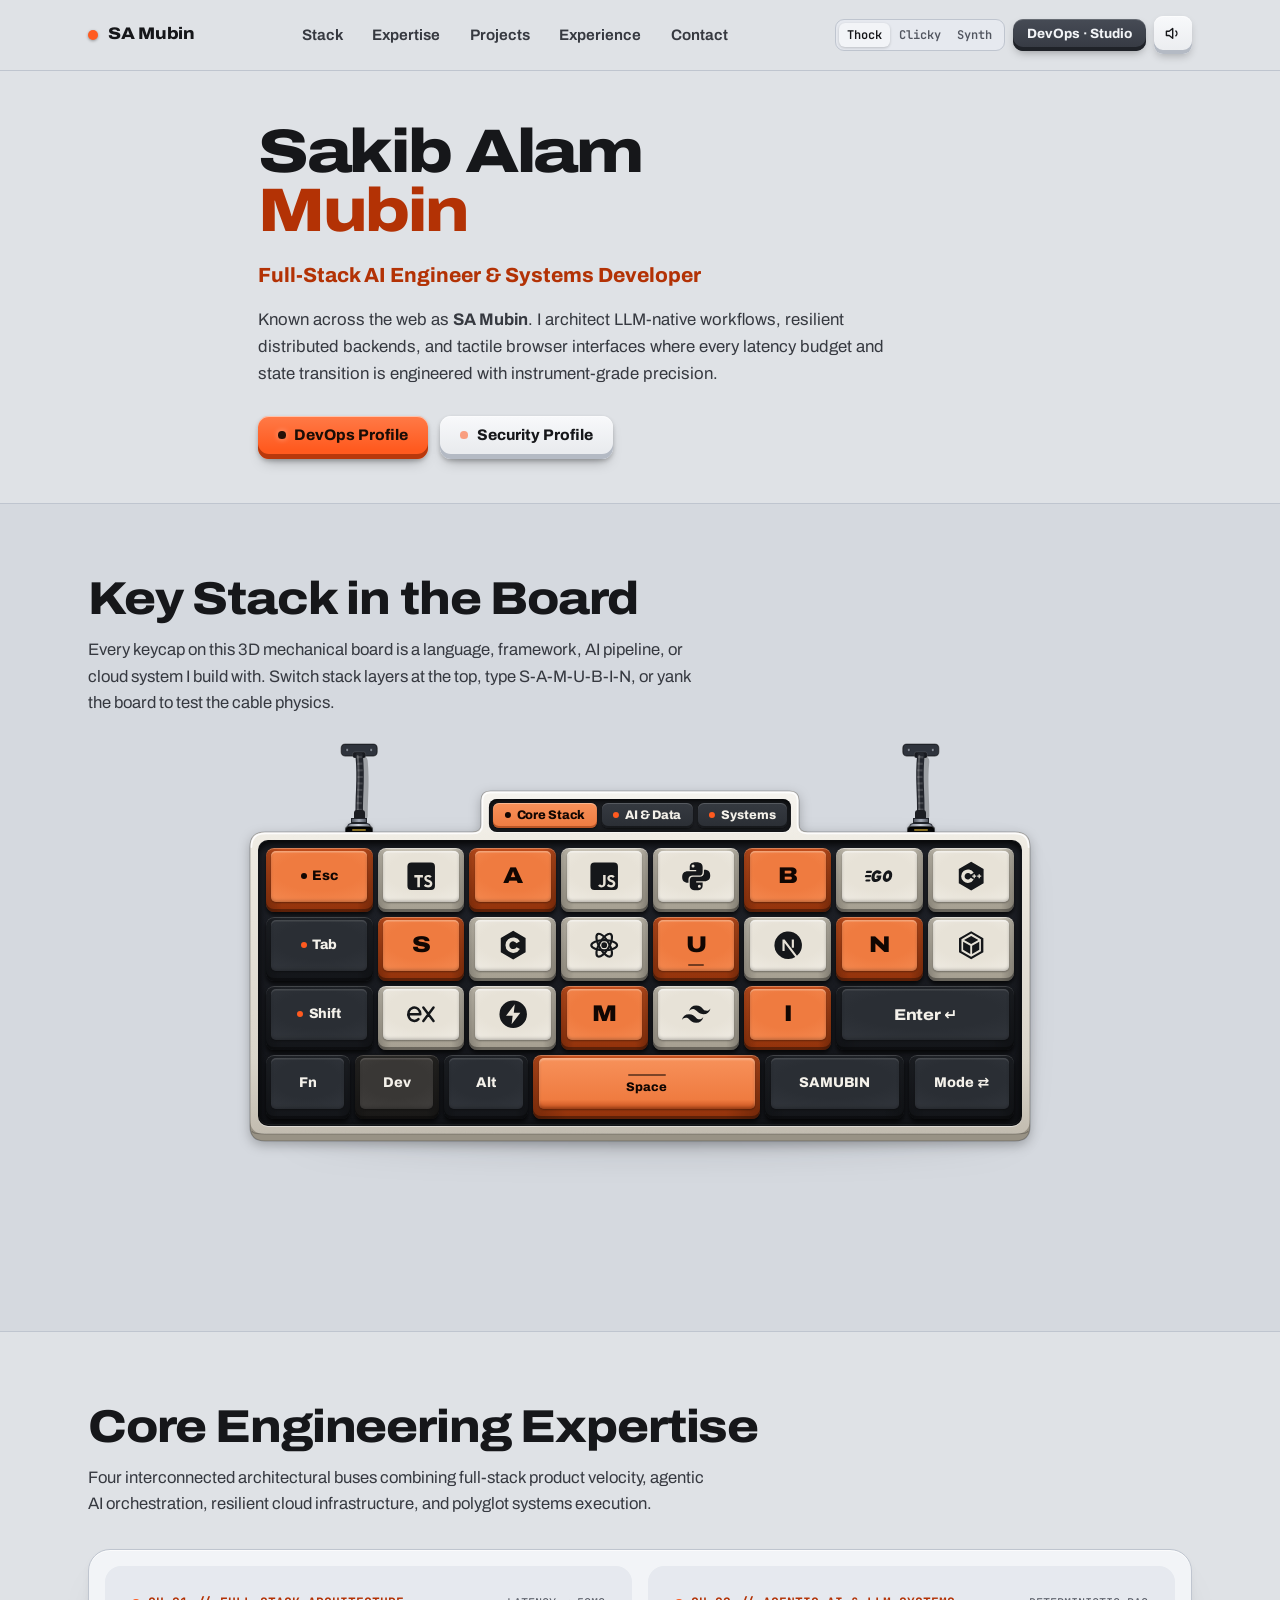
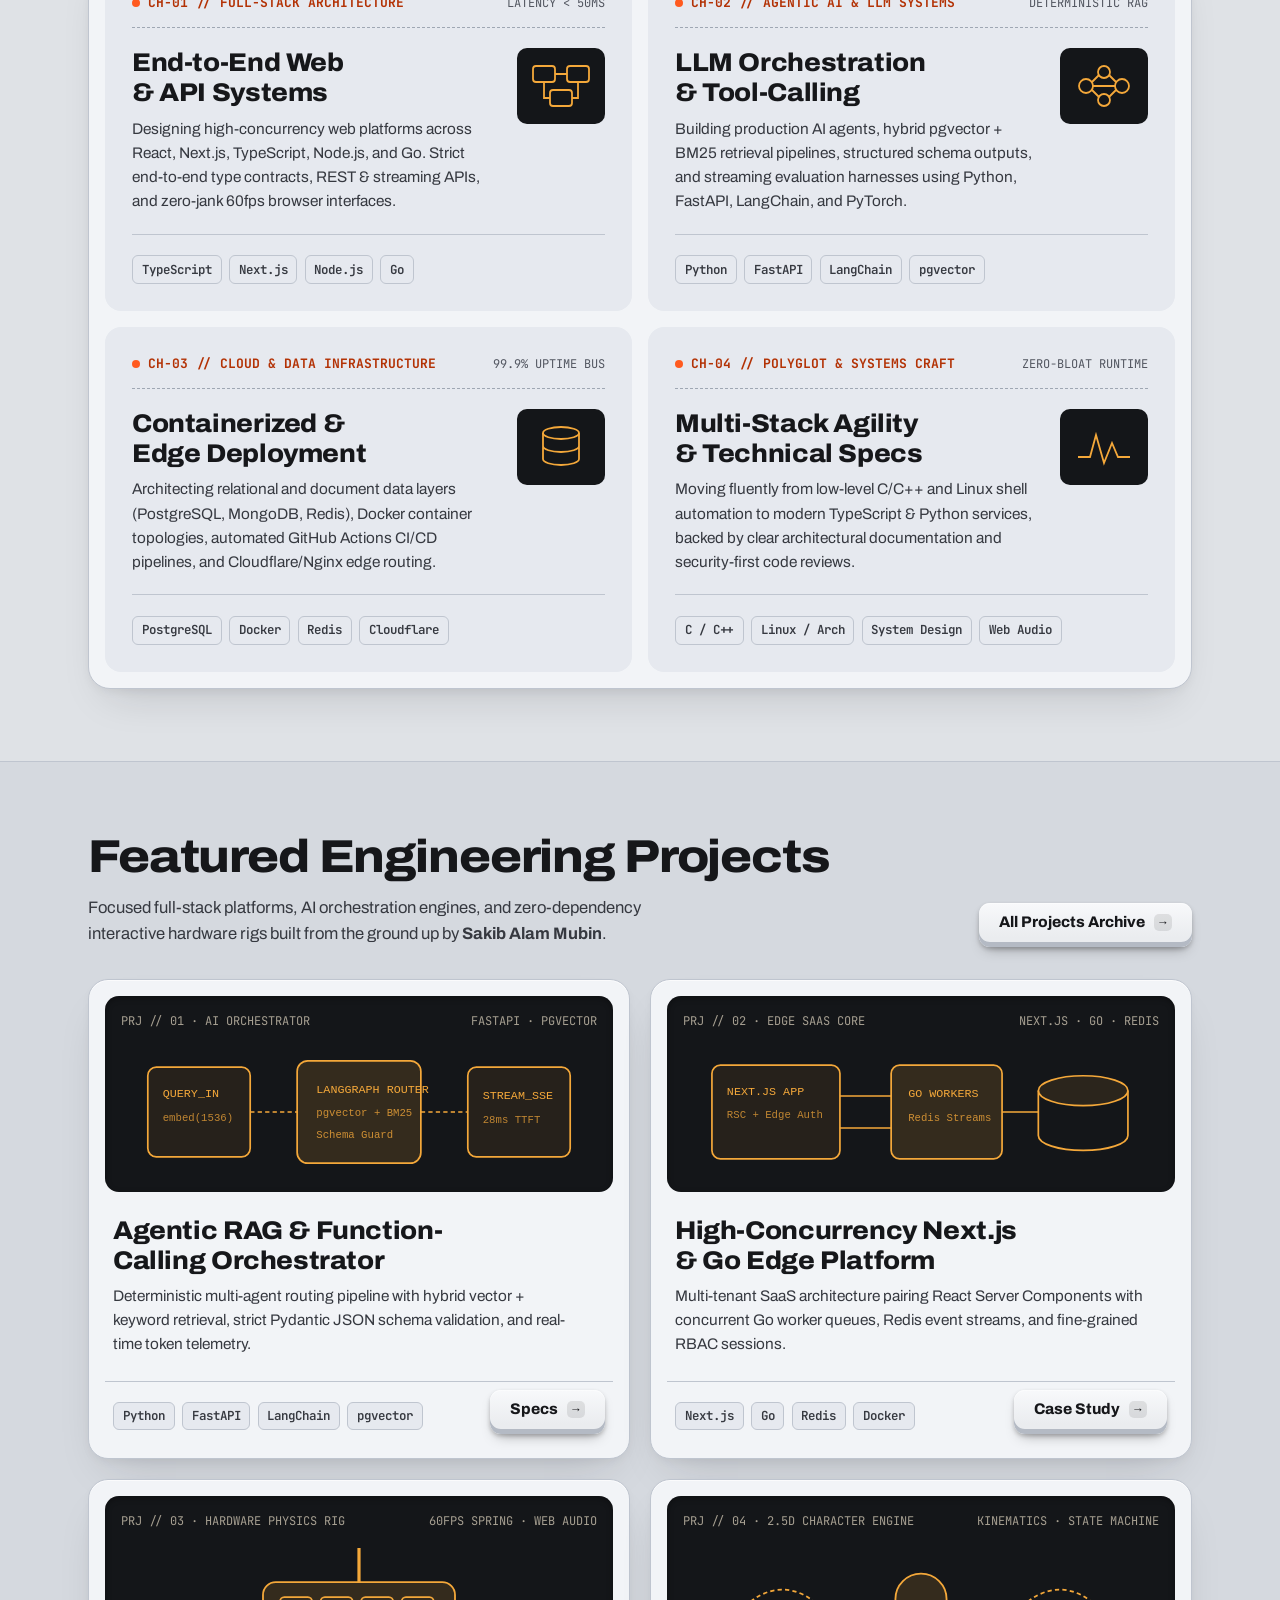
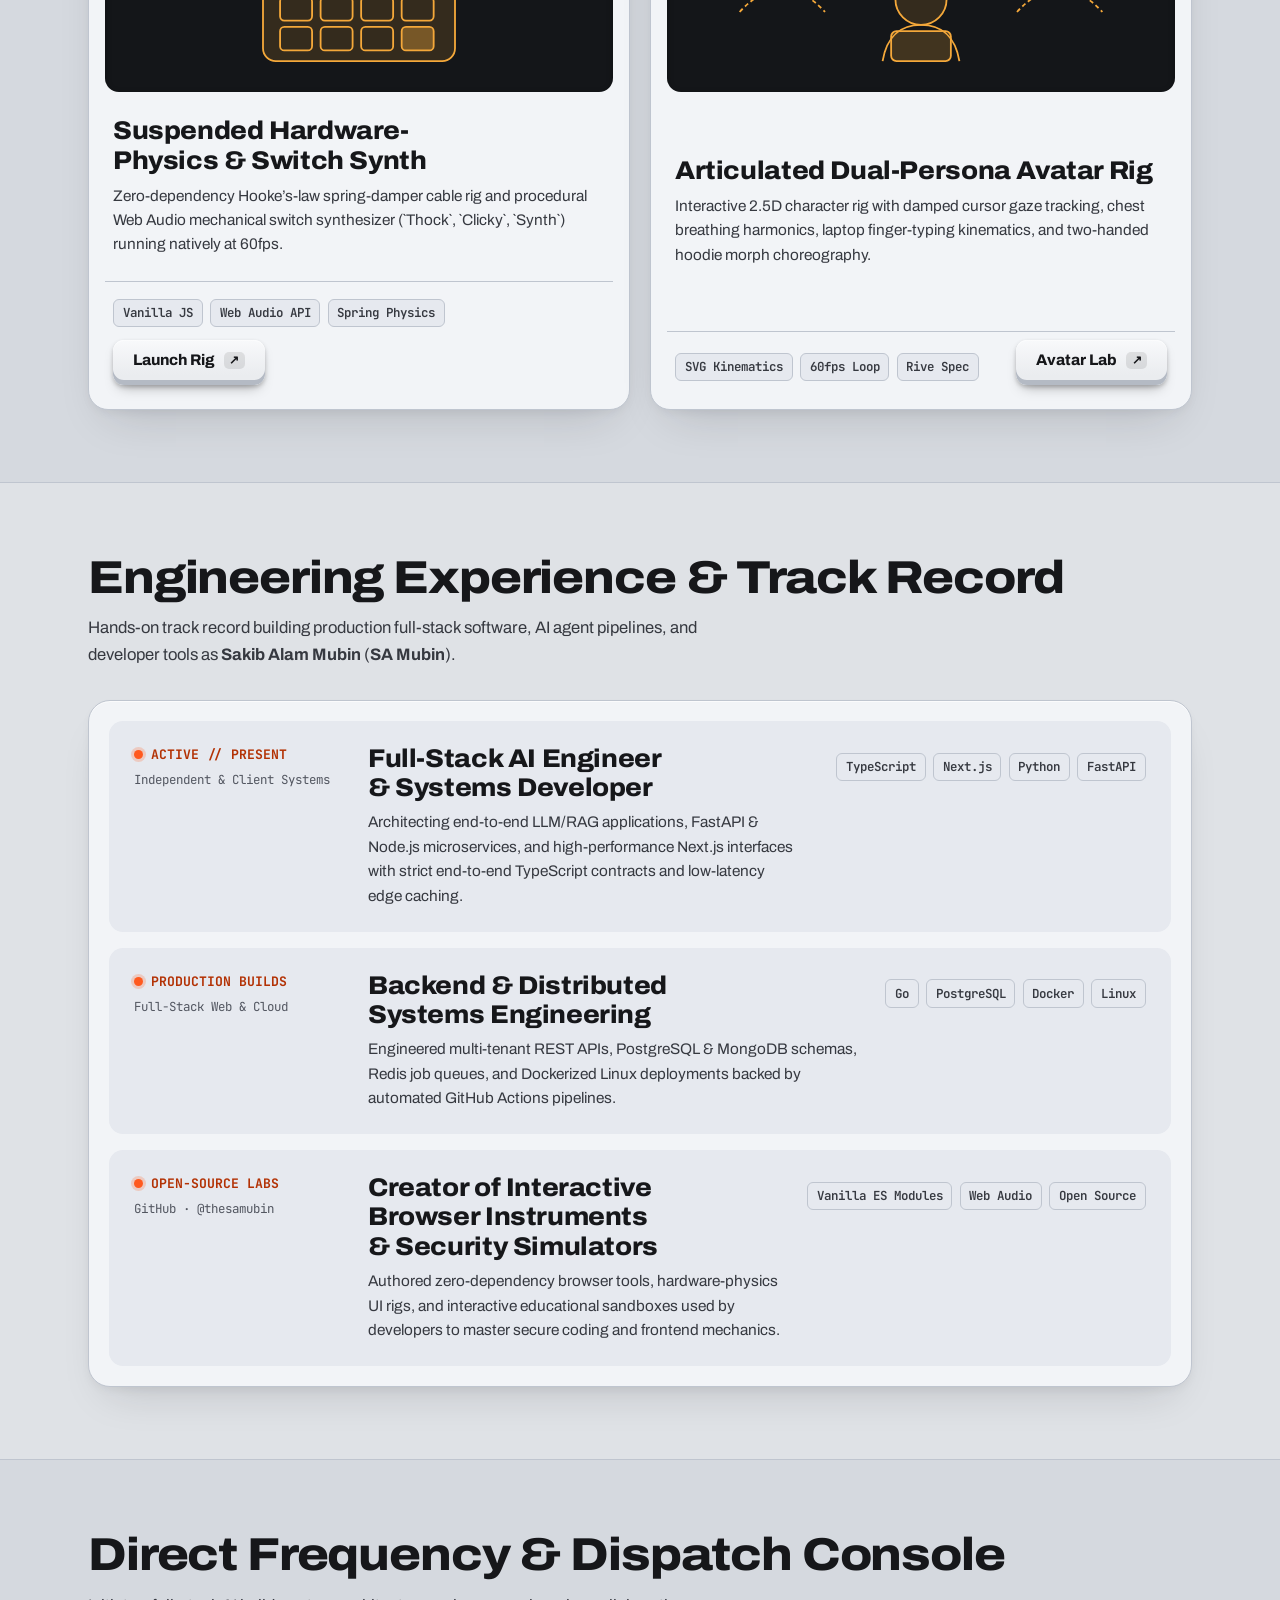
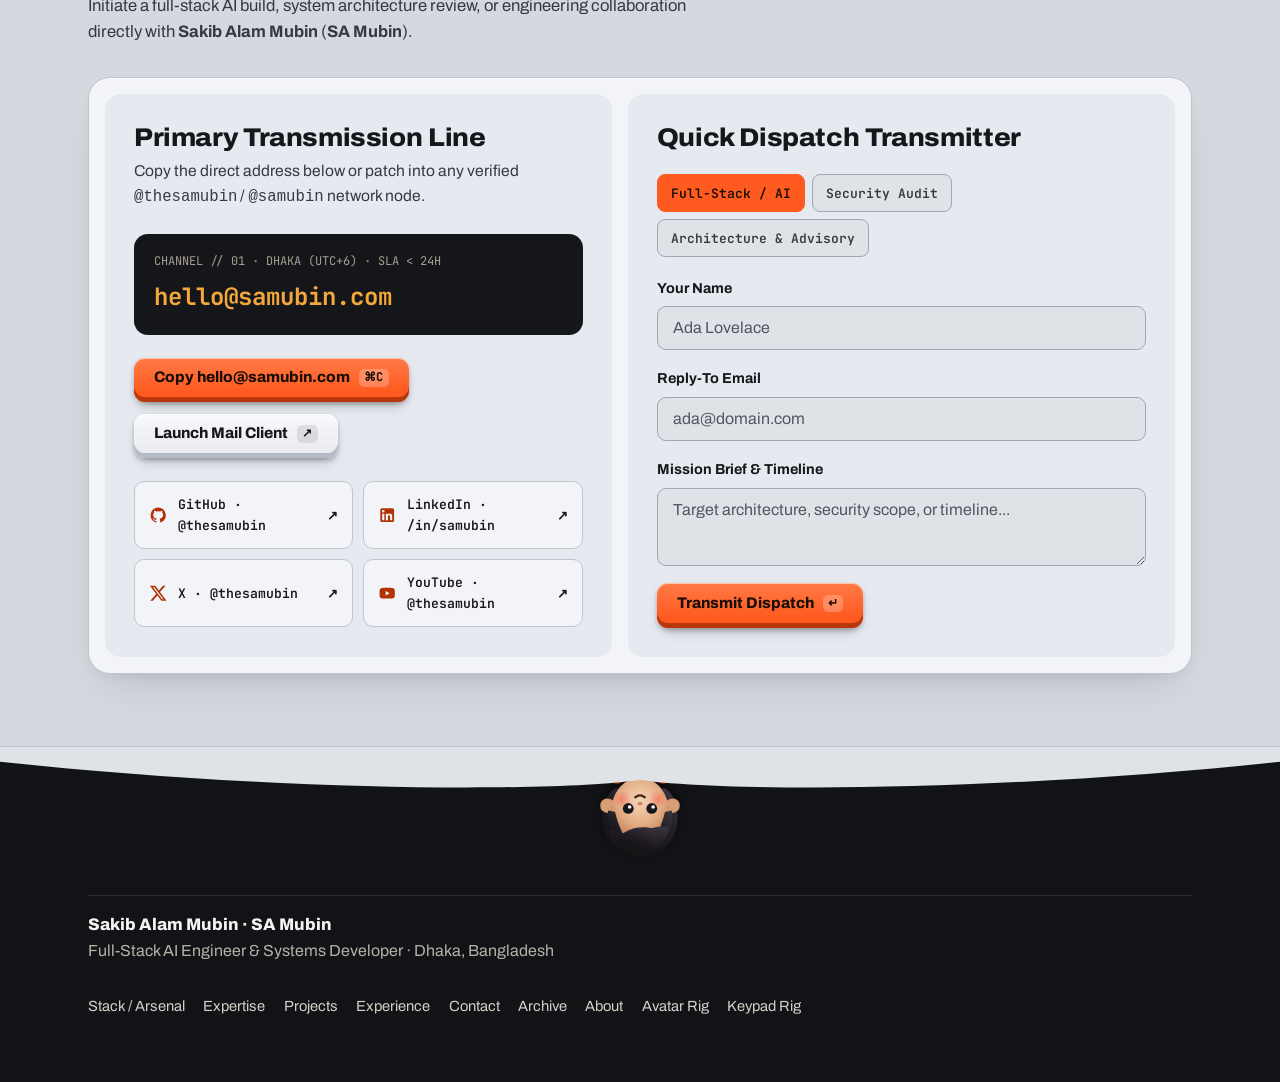
==== index.html @ 8497d1e5 "Refine dual-mode switchboard styling Replace the hoodie shortcut with profile switching, refresh key" ====
<!doctype html>
<html lang="en" data-mode="dev">
<head>
  <meta charset="utf-8" />
  <meta name="viewport" content="width=device-width, initial-scale=1" />
  <script>
    (() => {
      const h = location.hash.replace("#", "").toLowerCase();
      let m = h === "hack" || h === "hacker" ? "hack" : h === "dev" ? "dev" : null;
      if (!m) { try { m = localStorage.getItem("sam.mode"); } catch {} }
      document.documentElement.setAttribute("data-mode", m === "hack" ? "hack" : "dev");
    })();
  </script>
  <title>Sakib Alam Mubin (SA Mubin) — Full-Stack AI Engineer &amp; Ethical Hacker</title>
  <meta name="description" content="Dual-mode portfolio of Sakib Alam Mubin (SA Mubin) — Full-Stack AI Engineer &amp; Systems Developer in Studio Mode, Cybersecurity Specialist &amp; Ethical Hacker in Safelight Darkroom." />
  <meta name="author" content="Sakib Alam Mubin" />
  <meta name="keywords" content="Sakib Alam Mubin, SA Mubin, samubin, thesamubin, Full-Stack AI Engineer, Cybersecurity Specialist, Ethical Hacker, Web Application Security" />
  <link rel="canonical" href="https://thesamubin.github.io/" />

  <meta property="og:type" content="website" />
  <meta property="og:site_name" content="Sakib Alam Mubin — SA Mubin" />
  <meta property="og:title" content="Sakib Alam Mubin (SA Mubin) — Dual-Mode Engineering &amp; Security Portfolio" />
  <meta property="og:description" content="Switch profiles to flip between Full-Stack AI Engineering and Offensive/Defensive Cybersecurity." />
  <meta property="og:url" content="https://thesamubin.github.io/" />
  <meta property="og:image" content="https://thesamubin.github.io/assets/img/og-card.png" />
  <meta name="twitter:card" content="summary_large_image" />
  <meta name="twitter:title" content="Sakib Alam Mubin (SA Mubin) — Full-Stack AI &amp; Ethical Hacker" />
  <meta name="twitter:description" content="Interactive dual-mode workbench of Sakib Alam Mubin (SA Mubin)." />
  <meta name="twitter:image" content="https://thesamubin.github.io/assets/img/og-card.png" />
  <meta name="twitter:creator" content="@thesamubin" />
  <meta name="theme-color" content="#dfe2e6" media="(prefers-color-scheme: light)" />
  <meta name="theme-color" content="#0b0708" media="(prefers-color-scheme: dark)" />

  <link rel="icon" href="/assets/img/favicon.svg" type="image/svg+xml" />
  <link rel="preload" href="/assets/fonts/archivo-var-latin.woff2" as="font" type="font/woff2" crossorigin />
  <link rel="preload" href="/assets/fonts/jetbrains-mono-var-latin.woff2" as="font" type="font/woff2" crossorigin />
  <link rel="stylesheet" href="/assets/css/site.css" />

  <script type="application/ld+json">
  {
    "@context": "https://schema.org",
    "@graph": [
      {
        "@type": "Person",
        "@id": "https://thesamubin.github.io/#person",
        "name": "Sakib Alam Mubin",
        "alternateName": ["SA Mubin", "S. A. Mubin", "samubin", "thesamubin"],
        "url": "https://thesamubin.github.io/",
        "jobTitle": "Full-Stack AI Engineer & Cybersecurity Specialist",
        "email": "mailto:hello@samubin.com",
        "sameAs": [
          "https://github.com/thesamubin",
          "https://www.linkedin.com/in/samubin/",
          "https://x.com/thesamubin",
          "https://www.youtube.com/@thesamubin",
          "https://www.facebook.com/thesamubin",
          "https://www.instagram.com/thesamubin/"
        ]
      },
      {
        "@type": "WebSite",
        "@id": "https://thesamubin.github.io/#website",
        "url": "https://thesamubin.github.io/",
        "name": "Sakib Alam Mubin (SA Mubin)",
        "publisher": { "@id": "https://thesamubin.github.io/#person" }
      }
    ]
  }
  </script>
</head>
<body data-page="home">
  <a class="skip-link" href="#main">Skip to main content</a>

  <header class="site-header">
    <div class="wrap header-inner">
      <a class="brand" href="/" aria-label="Sakib Alam Mubin home">
        <span class="brand-led" aria-hidden="true"></span>
        <span>SA Mubin</span>
      </a>

      <nav class="site-nav" aria-label="Primary">
        <a href="#loadout">
          <span data-show="dev">Stack</span>
          <span data-show="hack">Arsenal</span>
        </a>
        <a href="#expertise">
          <span data-show="dev">Expertise</span>
          <span data-show="hack">Capabilities</span>
        </a>
        <a href="#projects">
          <span data-show="dev">Projects</span>
          <span data-show="hack">Operations</span>
        </a>
        <a href="#experience">
          <span data-show="dev">Experience</span>
          <span data-show="hack">Dossier</span>
        </a>
        <a href="#contact">
          <span data-show="dev">Contact</span>
          <span data-show="hack">Channel</span>
        </a>
      </nav>

      <div class="header-tools">
        <div class="switch-seg" role="group" aria-label="Mechanical switch acoustic profile">
          <button type="button" data-switch-profile="thock" aria-pressed="true" title="Linear POM Thock">Thock</button>
          <button type="button" data-switch-profile="clicky" aria-pressed="false" title="Tactile Box Jade Click">Clicky</button>
          <button type="button" data-switch-profile="synth" aria-pressed="false" title="Sub-bass Cyber Synth">Synth</button>
        </div>

        <button class="mode-switch" type="button" data-mode-toggle aria-pressed="false" title="Switch profile / toggle Darkroom">
          <span data-mode-label>DevOps Profile</span>
        </button>

        <button class="tool" type="button" data-sound-toggle aria-pressed="true" aria-label="Mute keyboard and UI sound" title="Toggle mechanical audio">
          <svg class="ico-on" viewBox="0 0 24 24" width="18" height="18" fill="none" stroke="currentColor" stroke-width="2" stroke-linecap="round" stroke-linejoin="round" aria-hidden="true">
            <path d="M11 5L6 9H2v6h4l5 4V5z"/>
            <path d="M15.54 8.46a5 5 0 0 1 0 7.07"/>
          </svg>
          <svg class="ico-off" viewBox="0 0 24 24" width="18" height="18" fill="none" stroke="currentColor" stroke-width="2" stroke-linecap="round" stroke-linejoin="round" aria-hidden="true">
            <path d="M11 5L6 9H2v6h4l5 4V5z"/>
            <path d="M22 9l-6 6"/>
            <path d="M16 9l6 6"/>
          </svg>
        </button>
      </div>
    </div>
  </header>

  <main id="main">
    <!-- 1. HERO -->
    <section class="hero">
      <div class="wrap hero-grid">
        <div class="hero-copy">
          <h1 class="hero-name" data-scramble>
            <span class="line">Sakib Alam</span>
            <span class="line accent">Mubin</span>
          </h1>

          <p class="hero-role" data-show="dev" data-scramble>
            Full-Stack AI Engineer &amp; Systems Developer
          </p>
          <p class="hero-role" data-show="hack" data-scramble>
            Cybersecurity Specialist · Ethical Hacker &amp; Security&nbsp;Instructor
          </p>

          <p class="hero-lead" data-show="dev" data-scramble>
            Known across the web as <strong>SA Mubin</strong>. I architect LLM-native workflows, resilient distributed backends, and tactile browser interfaces where every latency budget and state transition is engineered with instrument-grade&nbsp;precision.
          </p>
          <p class="hero-lead" data-show="hack" data-scramble>
            Operating as <strong>SA Mubin</strong>. I dissect web applications, build live browser exploitation labs for XSS and LFI, audit authentication boundaries, and train engineers to think like an adversary before shipping to production.
          </p>

          <div class="keys" role="group" aria-label="Switch interface profile">
            <button class="key" type="button" data-mode-set="dev" aria-pressed="true">
              <span class="key-led" aria-hidden="true"></span>
              <span>DevOps Profile</span>
            </button>
            <button class="key" type="button" data-mode-set="hack" aria-pressed="false">
              <span class="key-led" aria-hidden="true"></span>
              <span>Security Profile</span>
            </button>
          </div>
        </div>
      </div>
    </section>

    <!-- 2. MERGED HANGING ICON-ONLY MECHANICAL KEYBOARD + EMBEDDED S-A-M-U-B-I-N KEYS -->
    <section class="section section-alt" id="loadout" data-loadout>
      <div class="wrap">
        <div class="section-head">
          <div>
            <h2 data-loadout-title data-scramble>Key Stack in the Board</h2>
            <p class="section-sub" data-loadout-sub>
              Every keycap on this 3D mechanical board is a language, framework, AI pipeline, or cloud system I build with. Switch stack layers at the top, type S-A-M-U-B-I-N, or yank the board to test the cable physics.
            </p>
          </div>
        </div>

        <div class="hanging-kb-rig" data-hanging-kb>
          <!-- Detached Dynamic Wall Shadow behind the Hanging Board -->
          <div class="kb-wall-shadow" data-kb-shadow aria-hidden="true"></div>

          <!-- Dual Power Cables Stage (Left cable unplugs & swings on strong pull) -->
          <svg class="kb-cables" data-kb-cables aria-hidden="true">
            <!-- Wall/Panel Cable Grommet Mounts (Left & Right) -->
            <g class="power-mount-group" data-mount-l>
              <rect class="power-mount-plate" x="-18" y="-4" width="36" height="12" rx="4" />
              <circle class="power-mount-screw" cx="-12" cy="2" r="1.4" />
              <circle class="power-mount-screw" cx="12" cy="2" r="1.4" />
              <rect class="power-mount-collar" x="-6.5" y="4" width="13" height="6" rx="2" />
            </g>
            <g class="power-mount-group" data-mount-r>
              <rect class="power-mount-plate" x="-18" y="-4" width="36" height="12" rx="4" />
              <circle class="power-mount-screw" cx="-12" cy="2" r="1.4" />
              <circle class="power-mount-screw" cx="12" cy="2" r="1.4" />
              <rect class="power-mount-collar" x="-6.5" y="4" width="13" height="6" rx="2" />
            </g>

            <!-- Left-side Power Cable (Unplugs on strong pull & swings freely with its USB-C tip) -->
            <path class="cable-shadow" data-cable-l d="" />
            <path class="cable-body" data-cable-l d="" />
            <path class="cable-braid" data-cable-l d="" />
            <path class="cable-spec" data-cable-l d="" />

            <!-- Unplugged Left USB-C Connector Tip (Visible at the end of the loose left cable when detached) -->
            <g class="free-usb-plug" data-free-plug-l transform="translate(0,0)">
              <rect class="free-usb-hit" x="-22" y="-12" width="44" height="52" fill="transparent" />
              <rect class="free-usb-boot" x="-5.5" y="-3" width="11" height="9" rx="2.5" />
              <rect class="free-usb-collar" x="-8" y="6" width="16" height="5" rx="1" />
              <rect class="free-usb-housing" x="-12" y="11" width="24" height="12" rx="3" />
              <rect class="free-usb-led" x="-4.5" y="15.5" width="9" height="3" rx="1.5" />
              <rect class="free-usb-pin" x="-5" y="23" width="10" height="5.5" rx="1.5" />
            </g>

            <!-- Right-side Power Cable (Always 100% locked to right USB-C plug tip) -->
            <path class="cable-shadow" data-cable-r d="" />
            <path class="cable-body" data-cable-r d="" />
            <path class="cable-braid" data-cable-r d="" />
            <path class="cable-spec" data-cable-r d="" />
          </svg>

          <!-- Realistic 3D Sculpted Mechanical Keyboard with One-Piece Molded Plastic Top Extension -->
          <div class="kb-shell" data-kb-chassis title="Drag or pull hard to unplug left cable · Hover any keycap for tech name!">
            <!-- Unified One-Piece Molded Plastic Chassis SVG (Seamless Fillets & Bevel) -->
            <svg class="kb-case-svg" data-kb-case-svg aria-hidden="true">
              <defs>
                <linearGradient id="kbCaseGradDev" x1="0" y1="0" x2="0" y2="1">
                  <stop offset="0%" stop-color="#f6f4ef" />
                  <stop offset="18%" stop-color="#eeeae1" />
                  <stop offset="78%" stop-color="#dad5ca" />
                  <stop offset="100%" stop-color="#c2bcb0" />
                </linearGradient>
                <linearGradient id="kbCaseGradHack" x1="0" y1="0" x2="0" y2="1">
                  <stop offset="0%" stop-color="#31181b" />
                  <stop offset="22%" stop-color="#251114" />
                  <stop offset="80%" stop-color="#170a0c" />
                  <stop offset="100%" stop-color="#0f0607" />
                </linearGradient>
                <filter id="kbCaseGrain" x="0" y="0" width="100%" height="100%">
                  <feTurbulence type="fractalNoise" baseFrequency="0.85" numOctaves="2" seed="7" result="noise" />
                  <feColorMatrix type="saturate" values="0" in="noise" result="gray" />
                  <feComponentTransfer in="gray" result="faint">
                    <feFuncA type="linear" slope="0.045" />
                  </feComponentTransfer>
                  <feComposite in="faint" in2="SourceAlpha" operator="in" result="masked" />
                  <feBlend in="SourceGraphic" in2="masked" mode="overlay" />
                </filter>
                <clipPath id="kbCaseClip">
                  <path data-kb-case-clip d="" />
                </clipPath>
              </defs>
              <path class="kb-case-lip" data-kb-case-lip d="" />
              <path class="kb-case-body" data-kb-case-body filter="url(#kbCaseGrain)" d="" />
              <path class="kb-case-seam" data-kb-case-seam d="" />
              <path class="kb-case-spec" data-kb-case-spec clip-path="url(#kbCaseClip)" d="" />
              <path class="kb-case-border" data-kb-case-border d="" />
            </svg>

            <!-- Recessed Upper Slot for Stack Switcher Buttons (Molded into the Same Plastic) -->
            <div class="kb-top-extension">
              <div class="kb-top-tabs" data-stack-pills role="tablist" aria-label="Technology Stack Categories"></div>
            </div>

            <!-- Left Bezel: Metal USB-C Power Port & Plug (Detaches when pulled hard) -->
            <div class="kb-usb-port kb-usb-port--left" aria-hidden="true">
              <div class="kb-usb-plug" data-plug-l>
                <span class="usb-tip-anchor" data-usb-tip-l></span>
                <span class="usb-boot"></span>
                <span class="usb-collar"></span>
                <span class="usb-housing">
                  <span class="usb-led"></span>
                </span>
              </div>
              <span class="kb-usb-socket" title="Left USB-C Socket">
                <span class="kb-usb-socket-tongue"></span>
              </span>
            </div>

            <!-- Right Bezel: Identical Metal USB-C Power Port & Plug (Always connected) -->
            <div class="kb-usb-port kb-usb-port--right" aria-hidden="true">
              <div class="kb-usb-plug" data-plug-r>
                <span class="usb-tip-anchor" data-usb-tip-r></span>
                <span class="usb-boot"></span>
                <span class="usb-collar"></span>
                <span class="usb-housing">
                  <span class="usb-led"></span>
                </span>
              </div>
              <span class="kb-usb-socket" title="Right USB-C Socket">
                <span class="kb-usb-socket-tongue"></span>
              </span>
            </div>

            <div class="kb-plate" data-loadout-board></div>
            <div class="kb-hover-tip" data-kb-tip aria-hidden="true"></div>
          </div>
        </div>
      </div>
    </section>

    <!-- 3. EXPERTISE SECTION: 4-CHANNEL ARCHITECTURAL BUS MATRIX -->
    <section class="section" id="expertise">
      <div class="wrap">
        <div class="section-head">
          <div>
            <h2 data-show="dev" data-scramble>Core Engineering Expertise</h2>
            <h2 data-show="hack" data-scramble>Offensive &amp; Defensive Capabilities</h2>
            <p class="section-sub" data-show="dev">
              Four interconnected architectural buses combining full-stack product velocity, agentic AI orchestration, resilient cloud infrastructure, and polyglot systems&nbsp;execution.
            </p>
            <p class="section-sub" data-show="hack">
              Four adversarial security disciplines uniting manual penetration testing, automated reconnaissance, browser exploit simulation, and code-level vulnerability remediation.
            </p>
          </div>
        </div>

        <!-- Developer Mode Expertise Matrix -->
        <div class="exp-matrix" data-show="dev">
          <article class="exp-channel">
            <div class="exp-ch-top">
              <span class="exp-ch-id"><span class="exp-ch-led"></span>CH-01 // FULL-STACK ARCHITECTURE</span>
              <span class="exp-ch-spec">LATENCY &lt; 50MS</span>
            </div>
            <div class="exp-ch-body">
              <div>
                <h3>End-to-End Web &amp; API Systems</h3>
                <p>
                  Designing high-concurrency web platforms across React, Next.js, TypeScript, Node.js, and Go. Strict end-to-end type contracts, REST &amp; streaming APIs, and zero-jank 60fps browser interfaces.
                </p>
              </div>
              <div class="exp-ch-Schematic" aria-hidden="true">
                <svg viewBox="0 0 64 52" width="64" height="52" fill="none" stroke="currentColor" stroke-width="1.8">
                  <rect x="4" y="6" width="22" height="16" rx="3" />
                  <rect x="38" y="6" width="22" height="16" rx="3" />
                  <rect x="21" y="30" width="22" height="16" rx="3" />
                  <path d="M26 14h12M15 22v16h6M49 22v16h-6" />
                </svg>
              </div>
            </div>
            <div class="exp-ch-foot">
              <div class="index-meta">
                <span class="tag">TypeScript</span>
                <span class="tag">Next.js</span>
                <span class="tag">Node.js</span>
                <span class="tag">Go</span>
              </div>
            </div>
          </article>

          <article class="exp-channel">
            <div class="exp-ch-top">
              <span class="exp-ch-id"><span class="exp-ch-led"></span>CH-02 // AGENTIC AI &amp; LLM SYSTEMS</span>
              <span class="exp-ch-spec">DETERMINISTIC RAG</span>
            </div>
            <div class="exp-ch-body">
              <div>
                <h3>LLM Orchestration &amp; Tool-Calling</h3>
                <p>
                  Building production AI agents, hybrid pgvector + BM25 retrieval pipelines, structured schema outputs, and streaming evaluation harnesses using Python, FastAPI, LangChain, and PyTorch.
                </p>
              </div>
              <div class="exp-ch-Schematic" aria-hidden="true">
                <svg viewBox="0 0 64 52" width="64" height="52" fill="none" stroke="currentColor" stroke-width="1.8">
                  <circle cx="14" cy="26" r="7" />
                  <circle cx="32" cy="12" r="6" />
                  <circle cx="32" cy="40" r="6" />
                  <circle cx="50" cy="26" r="7" />
                  <path d="M20 22l7-7M20 30l7 7M37 15l7 7M37 37l7-7M21 26h22" />
                </svg>
              </div>
            </div>
            <div class="exp-ch-foot">
              <div class="index-meta">
                <span class="tag">Python</span>
                <span class="tag">FastAPI</span>
                <span class="tag">LangChain</span>
                <span class="tag">pgvector</span>
              </div>
            </div>
          </article>

          <article class="exp-channel">
            <div class="exp-ch-top">
              <span class="exp-ch-id"><span class="exp-ch-led"></span>CH-03 // CLOUD &amp; DATA INFRASTRUCTURE</span>
              <span class="exp-ch-spec">99.9% UPTIME BUS</span>
            </div>
            <div class="exp-ch-body">
              <div>
                <h3>Containerized &amp; Edge Deployment</h3>
                <p>
                  Architecting relational and document data layers (PostgreSQL, MongoDB, Redis), Docker container topologies, automated GitHub Actions CI/CD pipelines, and Cloudflare/Nginx edge routing.
                </p>
              </div>
              <div class="exp-ch-Schematic" aria-hidden="true">
                <svg viewBox="0 0 64 52" width="64" height="52" fill="none" stroke="currentColor" stroke-width="1.8">
                  <ellipse cx="32" cy="12" rx="18" ry="6" />
                  <path d="M14 12v26c0 3.3 8 6 18 6s18-2.7 18-6V12M14 25c0 3.3 8 6 18 6s18-2.7 18-6" />
                </svg>
              </div>
            </div>
            <div class="exp-ch-foot">
              <div class="index-meta">
                <span class="tag">PostgreSQL</span>
                <span class="tag">Docker</span>
                <span class="tag">Redis</span>
                <span class="tag">Cloudflare</span>
              </div>
            </div>
          </article>

          <article class="exp-channel">
            <div class="exp-ch-top">
              <span class="exp-ch-id"><span class="exp-ch-led"></span>CH-04 // POLYGLOT &amp; SYSTEMS CRAFT</span>
              <span class="exp-ch-spec">ZERO-BLOAT RUNTIME</span>
            </div>
            <div class="exp-ch-body">
              <div>
                <h3>Multi-Stack Agility &amp; Technical Specs</h3>
                <p>
                  Moving fluently from low-level C/C++ and Linux shell automation to modern TypeScript &amp; Python services, backed by clear architectural documentation and security-first code reviews.
                </p>
              </div>
              <div class="exp-ch-Schematic" aria-hidden="true">
                <svg viewBox="0 0 64 52" width="64" height="52" fill="none" stroke="currentColor" stroke-width="1.8">
                  <polyline points="6,36 18,36 24,14 32,42 40,22 46,36 58,36" />
                </svg>
              </div>
            </div>
            <div class="exp-ch-foot">
              <div class="index-meta">
                <span class="tag">C / C++</span>
                <span class="tag">Linux / Arch</span>
                <span class="tag">System Design</span>
                <span class="tag">Web Audio</span>
              </div>
            </div>
          </article>
        </div>

        <!-- Ethical Hacker Mode Expertise Matrix -->
        <div class="exp-matrix" data-show="hack">
          <article class="exp-channel">
            <div class="exp-ch-top">
              <span class="exp-ch-id"><span class="exp-ch-led"></span>CH-01 // PENETRATION TESTING &amp; APPSEC</span>
              <span class="exp-ch-spec">OWASP TOP 10</span>
            </div>
            <div class="exp-ch-body">
              <div>
                <h3>Manual Web &amp; API Exploitation</h3>
                <p>
                  Deep manual security assessments uncovering broken object-level authorization (BOLA/IDOR), authentication bypasses, injection vectors, and subtle multi-step business logic flaws.
                </p>
              </div>
              <div class="exp-ch-Schematic" aria-hidden="true">
                <svg viewBox="0 0 64 52" width="64" height="52" fill="none" stroke="currentColor" stroke-width="1.8">
                  <path d="M32 6L12 14v14c0 11 8.5 18 20 21 11.5-3 20-10 20-21V14L32 6z" />
                  <path d="M24 26l6 6 10-12" />
                </svg>
              </div>
            </div>
            <div class="exp-ch-foot">
              <div class="index-meta">
                <span class="tag">Burp Suite</span>
                <span class="tag">OWASP ZAP</span>
                <span class="tag">JWT / OAuth</span>
                <span class="tag">SQLmap</span>
              </div>
            </div>
          </article>

          <article class="exp-channel">
            <div class="exp-ch-top">
              <span class="exp-ch-id"><span class="exp-ch-led"></span>CH-02 // RECON &amp; ATTACK SURFACE</span>
              <span class="exp-ch-spec">ASSET TELEMETRY</span>
            </div>
            <div class="exp-ch-body">
              <div>
                <h3>Automated OSINT &amp; Network Mapping</h3>
                <p>
                  Chaining subdomain discovery, port/service fingerprinting, directory fuzzing, and packet inspection to expose forgotten staging endpoints and misconfigured cloud perimeters.
                </p>
              </div>
              <div class="exp-ch-Schematic" aria-hidden="true">
                <svg viewBox="0 0 64 52" width="64" height="52" fill="none" stroke="currentColor" stroke-width="1.8">
                  <circle cx="32" cy="26" r="18" />
                  <circle cx="32" cy="26" r="8" />
                  <path d="M32 4v8m0 28v8M10 26h8m28 0h8" />
                </svg>
              </div>
            </div>
            <div class="exp-ch-foot">
              <div class="index-meta">
                <span class="tag">Nmap</span>
                <span class="tag">Amass</span>
                <span class="tag">ffuf</span>
                <span class="tag">Wireshark</span>
              </div>
            </div>
          </article>

          <article class="exp-channel">
            <div class="exp-ch-top">
              <span class="exp-ch-id"><span class="exp-ch-led"></span>CH-03 // EXPLOIT SIMULATION &amp; LABS</span>
              <span class="exp-ch-spec">LIVE SANDBOXES</span>
            </div>
            <div class="exp-ch-body">
              <div>
                <h3>Interactive Security Engineering Labs</h3>
                <p>
                  Designing browser-native exploitation simulators for Cross-Site Scripting (XSS) and Local File Inclusion (LFI) that visualize payload execution and defense-in-depth patching side-by-side.
                </p>
              </div>
              <div class="exp-ch-Schematic" aria-hidden="true">
                <svg viewBox="0 0 64 52" width="64" height="52" fill="none" stroke="currentColor" stroke-width="1.8">
                  <rect x="6" y="8" width="52" height="36" rx="4" />
                  <path d="M16 20l8 6-8 6M28 32h12" />
                </svg>
              </div>
            </div>
            <div class="exp-ch-foot">
              <div class="index-meta">
                <span class="tag">DOM XSS</span>
                <span class="tag">Path Traversal</span>
                <span class="tag">CSP</span>
                <span class="tag">Sanitization</span>
              </div>
            </div>
          </article>

          <article class="exp-channel">
            <div class="exp-ch-top">
              <span class="exp-ch-id"><span class="exp-ch-led"></span>CH-04 // ADVISORIES &amp; REMEDIATION</span>
              <span class="exp-ch-spec">CODE-LEVEL PATCH</span>
            </div>
            <div class="exp-ch-body">
              <div>
                <h3>Actionable Reports &amp; Hardened Code</h3>
                <p>
                  Translating complex exploit chains into clear CVSS-scored advisories, deterministic reproduction scripts, and drop-in pull requests that close vulnerabilities at the root cause.
                </p>
              </div>
              <div class="exp-ch-Schematic" aria-hidden="true">
                <svg viewBox="0 0 64 52" width="64" height="52" fill="none" stroke="currentColor" stroke-width="1.8">
                  <path d="M14 12h36M14 26h24M14 40h30" />
                  <circle cx="48" cy="26" r="5" />
                </svg>
              </div>
            </div>
            <div class="exp-ch-foot">
              <div class="index-meta">
                <span class="tag">Ghidra</span>
                <span class="tag">Kali Linux</span>
                <span class="tag">Root-Cause Fix</span>
                <span class="tag">Threat Modeling</span>
              </div>
            </div>
          </article>
        </div>
      </div>
    </section>

    <!-- 4. PROJECTS SECTION: VISUAL HARDWARE CARTRIDGE SHOWCASE -->
    <section class="section section-alt" id="projects">
      <div class="wrap">
        <div class="section-head">
          <div>
            <h2 data-show="dev" data-scramble>Featured Engineering Projects</h2>
            <h2 data-show="hack" data-scramble>Live Security Labs &amp; Red-Team Builds</h2>
            <p class="section-sub" data-show="dev">
              Focused full-stack platforms, AI orchestration engines, and zero-dependency interactive hardware rigs built from the ground up by <strong>Sakib Alam&nbsp;Mubin</strong>.
            </p>
            <p class="section-sub" data-show="hack">
              Interactive client-side exploitation sandboxes, offensive recon toolchains, and AI red-teaming harnesses engineered by <strong>SA Mubin</strong>.
            </p>
          </div>

          <a class="key" href="/work/">
            <span data-show="dev">All Projects Archive</span>
            <span data-show="hack">Full Operations Log</span>
            <span class="kbd">→</span>
          </a>
        </div>

        <!-- Developer Mode Projects Grid (4 Visual Cartridges) -->
        <div class="proj-grid" data-show="dev">
          <article class="proj-card">
            <div class="proj-viewport">
              <div class="proj-vp-bar">
                <span>PRJ // 01 · AI ORCHESTRATOR</span>
                <span>FASTAPI · PGVECTOR</span>
              </div>
              <svg class="proj-vp-art" viewBox="0 0 420 120" fill="none" stroke="currentColor" stroke-width="1.6" aria-hidden="true">
                <rect x="12" y="18" width="96" height="84" rx="8" fill="currentColor" fill-opacity="0.08" />
                <text x="26" y="46" fill="currentColor" font-family="monospace" font-size="11" stroke="none">QUERY_IN</text>
                <text x="26" y="68" fill="currentColor" font-family="monospace" font-size="10" stroke="none" opacity="0.75">embed(1536)</text>
                <path d="M108 60h44" stroke-dasharray="4 3" />
                <rect x="152" y="12" width="116" height="96" rx="10" fill="currentColor" fill-opacity="0.14" />
                <text x="170" y="42" fill="currentColor" font-family="monospace" font-size="11" stroke="none">LANGGRAPH ROUTER</text>
                <text x="170" y="64" fill="currentColor" font-family="monospace" font-size="10" stroke="none" opacity="0.8">pgvector + BM25</text>
                <text x="170" y="84" fill="currentColor" font-family="monospace" font-size="10" stroke="none" opacity="0.8">Schema Guard</text>
                <path d="M268 60h44" stroke-dasharray="4 3" />
                <rect x="312" y="18" width="96" height="84" rx="8" fill="currentColor" fill-opacity="0.08" />
                <text x="326" y="48" fill="currentColor" font-family="monospace" font-size="11" stroke="none">STREAM_SSE</text>
                <text x="326" y="70" fill="currentColor" font-family="monospace" font-size="10" stroke="none" opacity="0.75">28ms TTFT</text>
              </svg>
            </div>
            <div class="proj-content">
              <h3>Agentic RAG &amp; Function-Calling Orchestrator</h3>
              <p>
                Deterministic multi-agent routing pipeline with hybrid vector + keyword retrieval, strict Pydantic JSON schema validation, and real-time token&nbsp;telemetry.
              </p>
            </div>
            <div class="proj-foot">
              <div class="index-meta">
                <span class="tag">Python</span>
                <span class="tag">FastAPI</span>
                <span class="tag">LangChain</span>
                <span class="tag">pgvector</span>
              </div>
              <a class="key" href="/work/#rag-orchestrator">
                <span>Specs</span>
                <span class="kbd">→</span>
              </a>
            </div>
          </article>

          <article class="proj-card">
            <div class="proj-viewport">
              <div class="proj-vp-bar">
                <span>PRJ // 02 · EDGE SAAS CORE</span>
                <span>NEXT.JS · GO · REDIS</span>
              </div>
              <svg class="proj-vp-art" viewBox="0 0 420 120" fill="none" stroke="currentColor" stroke-width="1.6" aria-hidden="true">
                <rect x="14" y="16" width="120" height="88" rx="8" fill="currentColor" fill-opacity="0.08" />
                <text x="28" y="44" fill="currentColor" font-family="monospace" font-size="11" stroke="none">NEXT.JS APP</text>
                <text x="28" y="66" fill="currentColor" font-family="monospace" font-size="10" stroke="none" opacity="0.75">RSC + Edge Auth</text>
                <path d="M134 45h48M134 75h48" />
                <rect x="182" y="16" width="104" height="88" rx="8" fill="currentColor" fill-opacity="0.14" />
                <text x="198" y="46" fill="currentColor" font-family="monospace" font-size="11" stroke="none">GO WORKERS</text>
                <text x="198" y="68" fill="currentColor" font-family="monospace" font-size="10" stroke="none" opacity="0.8">Redis Streams</text>
                <path d="M286 60h34" />
                <ellipse cx="362" cy="40" rx="42" ry="14" fill="currentColor" fill-opacity="0.1" />
                <path d="M320 40v42c0 8 19 14 42 14s42-6 42-14V40" />
              </svg>
            </div>
            <div class="proj-content">
              <h3>High-Concurrency Next.js &amp; Go Edge Platform</h3>
              <p>
                Multi-tenant SaaS architecture pairing React Server Components with concurrent Go worker queues, Redis event streams, and fine-grained RBAC sessions.
              </p>
            </div>
            <div class="proj-foot">
              <div class="index-meta">
                <span class="tag">Next.js</span>
                <span class="tag">Go</span>
                <span class="tag">Redis</span>
                <span class="tag">Docker</span>
              </div>
              <a class="key" href="/work/#edge-platform">
                <span>Case Study</span>
                <span class="kbd">→</span>
              </a>
            </div>
          </article>

          <article class="proj-card">
            <div class="proj-viewport">
              <div class="proj-vp-bar">
                <span>PRJ // 03 · HARDWARE PHYSICS RIG</span>
                <span>60FPS SPRING · WEB AUDIO</span>
              </div>
              <svg class="proj-vp-art" viewBox="0 0 420 120" fill="none" stroke="currentColor" stroke-width="1.7" aria-hidden="true">
                <path d="M210 0v32" stroke-width="3" />
                <rect x="120" y="32" width="180" height="74" rx="12" fill="currentColor" fill-opacity="0.14" />
                <rect x="136" y="46" width="30" height="22" rx="4" />
                <rect x="174" y="46" width="30" height="22" rx="4" />
                <rect x="212" y="46" width="30" height="22" rx="4" />
                <rect x="250" y="46" width="30" height="22" rx="4" />
                <rect x="136" y="74" width="30" height="22" rx="4" />
                <rect x="174" y="74" width="30" height="22" rx="4" />
                <rect x="212" y="74" width="30" height="22" rx="4" />
                <rect x="250" y="74" width="30" height="22" rx="4" fill="currentColor" fill-opacity="0.35" />
              </svg>
            </div>
            <div class="proj-content">
              <h3>Suspended Hardware-Physics &amp; Switch Synth</h3>
              <p>
                Zero-dependency Hooke’s-law spring-damper cable rig and procedural Web Audio mechanical switch synthesizer (`Thock`, `Clicky`, `Synth`) running natively at&nbsp;60fps.
              </p>
            </div>
            <div class="proj-foot">
              <div class="index-meta">
                <span class="tag">Vanilla JS</span>
                <span class="tag">Web Audio API</span>
                <span class="tag">Spring Physics</span>
              </div>
              <a class="key" href="/keypad/">
                <span>Launch Rig</span>
                <span class="kbd">↗</span>
              </a>
            </div>
          </article>

          <article class="proj-card">
            <div class="proj-viewport">
              <div class="proj-vp-bar">
                <span>PRJ // 04 · 2.5D CHARACTER ENGINE</span>
                <span>KINEMATICS · STATE MACHINE</span>
              </div>
              <svg class="proj-vp-art" viewBox="0 0 420 120" fill="none" stroke="currentColor" stroke-width="1.7" aria-hidden="true">
                <circle cx="210" cy="48" r="24" fill="currentColor" fill-opacity="0.14" />
                <path d="M174 106c4-24 18-34 36-34s32 10 36 34" />
                <rect x="182" y="78" width="56" height="28" rx="5" fill="currentColor" fill-opacity="0.2" />
                <path d="M40 60c25-28 55-28 80 0M300 60c25-28 55-28 80 0" stroke-dasharray="4 3" />
              </svg>
            </div>
            <div class="proj-content">
              <h3>Articulated Dual-Persona Avatar Rig</h3>
              <p>
                Interactive 2.5D character rig with damped cursor gaze tracking, chest breathing harmonics, laptop finger-typing kinematics, and two-handed hoodie morph choreography.
              </p>
            </div>
            <div class="proj-foot">
              <div class="index-meta">
                <span class="tag">SVG Kinematics</span>
                <span class="tag">60fps Loop</span>
                <span class="tag">Rive Spec</span>
              </div>
              <a class="key" href="/avatar/">
                <span>Avatar Lab</span>
                <span class="kbd">↗</span>
              </a>
            </div>
          </article>
        </div>

        <!-- Ethical Hacker Mode Projects Grid (4 Security Cartridges) -->
        <div class="proj-grid" data-show="hack">
          <article class="proj-card">
            <div class="proj-viewport">
              <div class="proj-vp-bar">
                <span>LAB // 01 · LIVE BROWSER SANDBOX</span>
                <span>REFLECTED · STORED · DOM XSS</span>
              </div>
              <svg class="proj-vp-art" viewBox="0 0 420 120" fill="none" stroke="currentColor" stroke-width="1.6" aria-hidden="true">
                <rect x="16" y="16" width="174" height="88" rx="8" fill="currentColor" fill-opacity="0.12" />
                <text x="30" y="44" fill="currentColor" font-family="monospace" font-size="11" stroke="none">&lt;svg onload=alert(1)&gt;</text>
                <text x="30" y="68" fill="currentColor" font-family="monospace" font-size="10" stroke="none" opacity="0.8">Sink: innerHTML</text>
                <path d="M190 60h40" stroke-dasharray="4 3" />
                <rect x="230" y="16" width="174" height="88" rx="8" fill="currentColor" fill-opacity="0.18" />
                <text x="246" y="44" fill="currentColor" font-family="monospace" font-size="11" stroke="none">CSP + CONTEXT ENCODE</text>
                <text x="246" y="68" fill="currentColor" font-family="monospace" font-size="10" stroke="none" opacity="0.85"> Sink Neutralized [OK]</text>
              </svg>
            </div>
            <div class="proj-content">
              <h3>Interactive XSS Exploitation &amp; Defense Simulator</h3>
              <p>
                Live client-side security lab visualizing how Reflected, Stored, and DOM-based Cross-Site Scripting payloads execute across HTML/JS contexts—and how context-aware encoding and CSP block them.
              </p>
            </div>
            <div class="proj-foot">
              <div class="index-meta">
                <span class="tag">XSS Vectors</span>
                <span class="tag">DOM Sinks</span>
                <span class="tag">CSP Defense</span>
              </div>
              <a class="key key--accent" href="https://thesamubin.github.io/interactive-xss-simulator/" target="_blank" rel="noopener">
                <span>Launch XSS Lab</span>
                <span class="kbd">↗</span>
              </a>
            </div>
          </article>

          <article class="proj-card">
            <div class="proj-viewport">
              <div class="proj-vp-bar">
                <span>LAB // 02 · LIVE BROWSER SANDBOX</span>
                <span>PATH TRAVERSAL · STREAM WRAPPERS</span>
              </div>
              <svg class="proj-vp-art" viewBox="0 0 420 120" fill="none" stroke="currentColor" stroke-width="1.6" aria-hidden="true">
                <rect x="16" y="16" width="184" height="88" rx="8" fill="currentColor" fill-opacity="0.12" />
                <text x="28" y="44" fill="currentColor" font-family="monospace" font-size="11" stroke="none">?page=../../../../etc/passwd</text>
                <text x="28" y="68" fill="currentColor" font-family="monospace" font-size="10" stroke="none" opacity="0.8">php://filter/convert.base64</text>
                <path d="M200 60h34" stroke-dasharray="4 3" />
                <rect x="234" y="16" width="170" height="88" rx="8" fill="currentColor" fill-opacity="0.18" />
                <text x="248" y="44" fill="currentColor" font-family="monospace" font-size="11" stroke="none">REALPATH + ALLOWLIST</text>
                <text x="248" y="68" fill="currentColor" font-family="monospace" font-size="10" stroke="none" opacity="0.85">Traversal Blocked [OK]</text>
              </svg>
            </div>
            <div class="proj-content">
              <h3>Local File Inclusion (LFI) &amp; Path Traversal Simulator</h3>
              <p>
                Interactive training sandbox demonstrating dot-dot-slash traversal, URL double-encoding, null-byte injection, and PHP stream wrappers alongside canonical path allowlist remediation.
              </p>
            </div>
            <div class="proj-foot">
              <div class="index-meta">
                <span class="tag">LFI / Traversal</span>
                <span class="tag">PHP Wrappers</span>
                <span class="tag">Allowlist Patch</span>
              </div>
              <a class="key key--accent" href="https://thesamubin.github.io/LFI-Simulator/" target="_blank" rel="noopener">
                <span>Launch LFI Lab</span>
                <span class="kbd">↗</span>
              </a>
            </div>
          </article>

          <article class="proj-card">
            <div class="proj-viewport">
              <div class="proj-vp-bar">
                <span>OPS // 03 · RECON &amp; AUTH AUDITOR</span>
                <span>BURP SUITE · JWT · OAUTH2</span>
              </div>
              <svg class="proj-vp-art" viewBox="0 0 420 120" fill="none" stroke="currentColor" stroke-width="1.6" aria-hidden="true">
                <circle cx="90" cy="60" r="36" fill="currentColor" fill-opacity="0.12" />
                <path d="M90 24v72M54 60h72" />
                <path d="M126 60h58" />
                <rect x="184" y="22" width="216" height="76" rx="8" fill="currentColor" fill-opacity="0.15" />
                <text x="202" y="50" fill="currentColor" font-family="monospace" font-size="11" stroke="none">BOLA / IDOR / JWT_NONE_ALG</text>
                <text x="202" y="74" fill="currentColor" font-family="monospace" font-size="10" stroke="none" opacity="0.8">Auth Boundary Matrix Verified</text>
              </svg>
            </div>
            <div class="proj-content">
              <h3>Web Recon &amp; Auth Boundary Hardening Playbook</h3>
              <p>
                Automated surface enumeration chaining Amass, Subfinder, and ffuf with manual Burp Suite authorization matrix testing to detect IDOR, privilege escalation, and token forgery.
              </p>
            </div>
            <div class="proj-foot">
              <div class="index-meta">
                <span class="tag">Burp Suite</span>
                <span class="tag">ffuf</span>
                <span class="tag">OAuth / JWT</span>
              </div>
              <a class="key" href="/work/#labs">
                <span>Read Dossier</span>
                <span class="kbd">→</span>
              </a>
            </div>
          </article>

          <article class="proj-card">
            <div class="proj-viewport">
              <div class="proj-vp-bar">
                <span>OPS // 04 · AI RED-TEAM HARNESS</span>
                <span>PROMPT INJECTION · SANDBOXING</span>
              </div>
              <svg class="proj-vp-art" viewBox="0 0 420 120" fill="none" stroke="currentColor" stroke-width="1.6" aria-hidden="true">
                <rect x="20" y="20" width="164" height="80" rx="8" fill="currentColor" fill-opacity="0.12" />
                <text x="34" y="50" fill="currentColor" font-family="monospace" font-size="11" stroke="none">INDIRECT_INJECTION</text>
                <text x="34" y="72" fill="currentColor" font-family="monospace" font-size="10" stroke="none" opacity="0.8">Untrusted RAG Chunk</text>
                <path d="M184 60h52" stroke-dasharray="4 3" />
                <rect x="236" y="20" width="164" height="80" rx="8" fill="currentColor" fill-opacity="0.18" />
                <text x="252" y="50" fill="currentColor" font-family="monospace" font-size="11" stroke="none">TOOL CALL FIREWALL</text>
                <text x="252" y="72" fill="currentColor" font-family="monospace" font-size="10" stroke="none" opacity="0.85">Schema Policy Enforced</text>
              </svg>
            </div>
            <div class="proj-content">
              <h3>Adversarial LLM &amp; RAG Prompt-Injection Harness</h3>
              <p>
                Security evaluation suite testing agentic LLM applications against indirect prompt injection, unauthorized tool execution, and cross-tenant vector context&nbsp;leakage.
              </p>
            </div>
            <div class="proj-foot">
              <div class="index-meta">
                <span class="tag">LLM Security</span>
                <span class="tag">Tool Guardrails</span>
                <span class="tag">Python</span>
              </div>
              <a class="key" href="/work/#labs">
                <span>Inspect</span>
                <span class="kbd">→</span>
              </a>
            </div>
          </article>
        </div>
      </div>
    </section>

    <!-- 5. EXPERIENCE SECTION: PCB SIGNAL-TRACE CAREER LEDGER -->
    <section class="section" id="experience">
      <div class="wrap">
        <div class="section-head">
          <div>
            <h2 data-show="dev" data-scramble>Engineering Experience &amp; Track Record</h2>
            <h2 data-show="hack" data-scramble>Security Operations &amp; Instruction Ledger</h2>
            <p class="section-sub" data-show="dev">
              Hands-on track record building production full-stack software, AI agent pipelines, and developer tools as <strong>Sakib Alam Mubin</strong> (<strong>SA Mubin</strong>).
            </p>
            <p class="section-sub" data-show="hack">
              Operational background in ethical hacking, vulnerability assessment, and interactive security instruction as <strong>Sakib Alam Mubin</strong> (<strong>SA Mubin</strong>).
            </p>
          </div>
        </div>

        <!-- Developer Mode Experience Ledger -->
        <div class="ledger-enclosure" data-show="dev">
          <article class="ledger-row">
            <div class="ledger-time">
              <span class="ledger-period"><span class="ledger-node"></span>ACTIVE // PRESENT</span>
              <span class="ledger-org">Independent &amp; Client Systems</span>
            </div>
            <div class="ledger-main">
              <h3>Full-Stack AI Engineer &amp; Systems Developer</h3>
              <p>
                Architecting end-to-end LLM/RAG applications, FastAPI &amp; Node.js microservices, and high-performance Next.js interfaces with strict end-to-end TypeScript contracts and low-latency edge caching.
              </p>
            </div>
            <div class="index-meta">
              <span class="tag">TypeScript</span>
              <span class="tag">Next.js</span>
              <span class="tag">Python</span>
              <span class="tag">FastAPI</span>
            </div>
          </article>

          <article class="ledger-row">
            <div class="ledger-time">
              <span class="ledger-period"><span class="ledger-node"></span>PRODUCTION BUILDS</span>
              <span class="ledger-org">Full-Stack Web &amp; Cloud</span>
            </div>
            <div class="ledger-main">
              <h3>Backend &amp; Distributed Systems Engineering</h3>
              <p>
                Engineered multi-tenant REST APIs, PostgreSQL &amp; MongoDB schemas, Redis job queues, and Dockerized Linux deployments backed by automated GitHub Actions pipelines.
              </p>
            </div>
            <div class="index-meta">
              <span class="tag">Go</span>
              <span class="tag">PostgreSQL</span>
              <span class="tag">Docker</span>
              <span class="tag">Linux</span>
            </div>
          </article>

          <article class="ledger-row">
            <div class="ledger-time">
              <span class="ledger-period"><span class="ledger-node"></span>OPEN-SOURCE LABS</span>
              <span class="ledger-org">GitHub · @thesamubin</span>
            </div>
            <div class="ledger-main">
              <h3>Creator of Interactive Browser Instruments &amp; Security Simulators</h3>
              <p>
                Authored zero-dependency browser tools, hardware-physics UI rigs, and interactive educational sandboxes used by developers to master secure coding and frontend&nbsp;mechanics.
              </p>
            </div>
            <div class="index-meta">
              <span class="tag">Vanilla ES Modules</span>
              <span class="tag">Web Audio</span>
              <span class="tag">Open Source</span>
            </div>
          </article>
        </div>

        <!-- Ethical Hacker Mode Experience Ledger -->
        <div class="ledger-enclosure" data-show="hack">
          <article class="ledger-row">
            <div class="ledger-time">
              <span class="ledger-period"><span class="ledger-node"></span>RED / BLUE OPS</span>
              <span class="ledger-org">Application Security</span>
            </div>
            <div class="ledger-main">
              <h3>Cybersecurity Specialist &amp; Ethical Hacker</h3>
              <p>
                Conducting manual penetration testing, attack-surface reconnaissance, authentication/session boundary audits, and code-level remediation across modern web and API stacks.
              </p>
            </div>
            <div class="index-meta">
              <span class="tag">Burp Suite</span>
              <span class="tag">OWASP Top 10</span>
              <span class="tag">Nmap</span>
              <span class="tag">Kali Linux</span>
            </div>
          </article>

          <article class="ledger-row">
            <div class="ledger-time">
              <span class="ledger-period"><span class="ledger-node"></span>SECURITY INSTRUCTOR</span>
              <span class="ledger-org">Interactive Training Labs</span>
            </div>
            <div class="ledger-main">
              <h3>Author of Live XSS &amp; LFI Exploitation Simulators</h3>
              <p>
                Built and published interactive browser exploitation labs (`interactive-xss-simulator` and `LFI-Simulator`) to train students and engineers in real-world payload mechanics and defensive patching.
              </p>
            </div>
            <div class="index-meta">
              <span class="tag">XSS Lab</span>
              <span class="tag">LFI Lab</span>
              <span class="tag">Defensive Coding</span>
            </div>
          </article>

          <article class="ledger-row">
            <div class="ledger-time">
              <span class="ledger-period"><span class="ledger-node"></span>RESEARCH &amp; CTF</span>
              <span class="ledger-org">Continuous Advisories</span>
            </div>
            <div class="ledger-main">
              <h3>Vulnerability Research, Reverse Engineering &amp; AI Red-Teaming</h3>
              <p>
                Investigating binary/protocol behavior with Ghidra and Wireshark, auditing LLM tool-calling pipelines against indirect prompt injection, and documenting reproducible mitigation guides.
              </p>
            </div>
            <div class="index-meta">
              <span class="tag">Ghidra</span>
              <span class="tag">Wireshark</span>
              <span class="tag">LLM Red-Team</span>
            </div>
          </article>
        </div>
      </div>
    </section>

    <!-- 6. CONTACT SECTION: DIRECT FREQUENCY DISPATCH CONSOLE -->
    <section class="section section-alt" id="contact">
      <div class="wrap">
        <div class="section-head">
          <div>
            <h2 data-show="dev" data-scramble>Direct Frequency &amp; Dispatch Console</h2>
            <h2 data-show="hack" data-scramble>Encrypted Comms &amp; Audit Channel</h2>
            <p class="section-sub" data-show="dev">
              Initiate a full-stack AI build, system architecture review, or engineering collaboration directly with <strong>Sakib Alam Mubin</strong> (<strong>SA Mubin</strong>).
            </p>
            <p class="section-sub" data-show="hack">
              Open a direct line with <strong>Sakib Alam Mubin</strong> (<strong>SA Mubin</strong>) for penetration testing, application security audits, or ethical hacking training.
            </p>
          </div>
        </div>

        <div class="dispatch-console">
          <!-- Left Bay: Direct Frequency Readout & Patch-Bay Social Keys -->
          <div class="dispatch-bay">
            <div>
              <h3>Primary Transmission Line</h3>
              <p class="index-desc" style="margin-top:0.35rem;">
                Copy the direct address below or patch into any verified <code>@thesamubin</code> / <code>@samubin</code> network node.
              </p>
            </div>

            <div class="freq-readout">
              <span class="freq-label">CHANNEL // 01 · DHAKA (UTC+6) · SLA &lt; 24H</span>
              <span class="freq-addr">hello@samubin.com</span>
            </div>

            <div class="keys">
              <button class="key key--accent" type="button" data-copy-email="hello@samubin.com">
                <span>Copy hello@samubin.com</span>
                <span class="kbd">⌘C</span>
              </button>
              <a class="key" href="mailto:hello@samubin.com">
                <span>Launch Mail Client</span>
                <span class="kbd">↗</span>
              </a>
            </div>

            <div class="patch-grid" aria-label="Verified social nodes">
              <a class="patch-key" href="https://github.com/thesamubin" target="_blank" rel="noopener">
                <span class="patch-key-left">
                  <svg class="patch-ico" viewBox="0 0 24 24" fill="currentColor" aria-hidden="true">
                    <path d="M12 2a10 10 0 0 0-3.16 19.49c.5.09.68-.22.68-.48v-1.7c-2.78.6-3.37-1.34-3.37-1.34-.45-1.16-1.11-1.47-1.11-1.47-.91-.62.07-.61.07-.61 1 .07 1.53 1.03 1.53 1.03.89 1.52 2.34 1.08 2.91.83.09-.65.35-1.09.63-1.34-2.22-.25-4.56-1.11-4.56-4.94 0-1.09.39-1.98 1.03-2.68-.1-.25-.45-1.27.1-2.64 0 0 .84-.27 2.75 1.02a9.58 9.58 0 0 1 5 0c1.91-1.29 2.75-1.02 2.75-1.02.55 1.37.2 2.39.1 2.64.64.7 1.03 1.59 1.03 2.68 0 3.84-2.34 4.68-4.57 4.93.36.31.68.92.68 1.85v2.75c0 .27.18.58.69.48A10 10 0 0 0 12 2z"/>
                  </svg>
                  <span>GitHub · @thesamubin</span>
                </span>
                <span>↗</span>
              </a>
              <a class="patch-key" href="https://www.linkedin.com/in/samubin/" target="_blank" rel="noopener">
                <span class="patch-key-left">
                  <svg class="patch-ico" viewBox="0 0 24 24" fill="currentColor" aria-hidden="true">
                    <path d="M19 3a2 2 0 0 1 2 2v14a2 2 0 0 1-2 2H5a2 2 0 0 1-2-2V5a2 2 0 0 1 2-2h14m-.5 15.5v-5.3a3.26 3.26 0 0 0-3.26-3.26c-.85 0-1.84.52-2.28 1.3v-1.11h-2.79v8.37h2.79v-4.93c0-.77.62-1.4 1.39-1.4a1.4 1.4 0 0 1 1.4 1.4v4.93h2.75M6.88 8.56a1.68 1.68 0 0 0 1.68-1.68c0-.93-.75-1.69-1.68-1.69a1.69 1.69 0 0 0-1.69 1.69c0 .93.76 1.68 1.69 1.68m1.39 9.94v-8.37H5.5v8.37h2.77z"/>
                  </svg>
                  <span>LinkedIn · /in/samubin</span>
                </span>
                <span>↗</span>
              </a>
              <a class="patch-key" href="https://x.com/thesamubin" target="_blank" rel="noopener">
                <span class="patch-key-left">
                  <svg class="patch-ico" viewBox="0 0 24 24" fill="currentColor" aria-hidden="true">
                    <path d="M18.24 2.25h3.31l-7.23 8.26 8.5 11.24H16.17l-5.21-6.82-5.97 6.82H1.68l7.73-8.84L1.25 2.25H8.08l4.71 6.23 5.45-6.23zm-1.16 17.52h1.83L7.08 4.13H5.12l11.96 15.64z"/>
                  </svg>
                  <span>X · @thesamubin</span>
                </span>
                <span>↗</span>
              </a>
              <a class="patch-key" href="https://www.youtube.com/@thesamubin" target="_blank" rel="noopener">
                <span class="patch-key-left">
                  <svg class="patch-ico" viewBox="0 0 24 24" fill="currentColor" aria-hidden="true">
                    <path d="M21.58 7.19a2.51 2.51 0 0 0-1.77-1.77C18.25 5 12 5 12 5s-6.25 0-7.81.42a2.51 2.51 0 0 0-1.77 1.77C2 8.75 2 12 2 12s0 3.25.42 4.81a2.51 2.51 0 0 0 1.77 1.77C5.75 19 12 19 12 19s6.25 0 7.81-.42a2.51 2.51 0 0 0 1.77-1.77C22 15.25 22 12 22 12s0-3.25-.42-4.81zM10 15V9l5.2 3-5.2 3z"/>
                  </svg>
                  <span>YouTube · @thesamubin</span>
                </span>
                <span>↗</span>
              </a>
            </div>
          </div>

          <!-- Right Bay: Mode-Aware Quick Dispatch Transmitter -->
          <div class="dispatch-bay">
            <h3>Quick Dispatch Transmitter</h3>
            <form data-contact-form>
              <div class="chip-row" role="group" aria-label="Mission scope">
                <button class="chip" type="button" data-scope-chip="Full-Stack / AI Project" aria-pressed="true">Full-Stack / AI</button>
                <button class="chip" type="button" data-scope-chip="Security Audit / Pentest" aria-pressed="false">Security Audit</button>
                <button class="chip" type="button" data-scope-chip="System Architecture / Advisory" aria-pressed="false">Architecture &amp; Advisory</button>
              </div>

              <div class="composer-field">
                <label for="home-contact-name">Your Name</label>
                <input id="home-contact-name" name="name" type="text" required placeholder="Ada Lovelace" />
              </div>

              <div class="composer-field">
                <label for="home-contact-email">Reply-To Email</label>
                <input id="home-contact-email" name="email" type="email" required placeholder="ada@domain.com" />
              </div>

              <div class="composer-field">
                <label for="home-contact-msg">Mission Brief &amp; Timeline</label>
                <textarea id="home-contact-msg" name="message" rows="3" required placeholder="Target architecture, security scope, or timeline..."></textarea>
              </div>

              <button class="key key--accent" type="submit">
                <span>Transmit Dispatch</span>
                <span class="kbd">↵</span>
              </button>
            </form>
          </div>
        </div>
      </div>
    </section>
  </main>

  <footer class="site-footer">
    <div class="footer-seam">
      <svg class="footer-seam-wave" viewBox="0 0 1440 76" preserveAspectRatio="none" aria-hidden="true">
        <path d="M0,0 L1440,0 L1440,26 C1120,76 820,76 720,56 C620,76 320,76 0,26 Z" />
      </svg>
      <button class="peeker" type="button" data-peeker aria-label="Peek at Sakib Alam Mubin hanging upside down">
        <span class="peeker-art" data-peeker-art></span>
      </button>
      <span class="peeker-note" data-peeker-note>He's still watching</span>
    </div>

    <div class="wrap">
      <div class="footer-grid">
        <div>
          <p class="footer-name">Sakib Alam Mubin · SA Mubin</p>
          <p data-show="dev">Full-Stack AI Engineer &amp; Systems Developer · Dhaka, Bangladesh</p>
          <p data-show="hack">Cybersecurity Specialist · Ethical Hacker &amp; Security Instructor</p>
        </div>

        <nav class="footer-links" aria-label="Footer navigation and social profiles">
          <a href="#loadout">Stack / Arsenal</a>
          <a href="#expertise">Expertise</a>
          <a href="#projects">Projects</a>
          <a href="#experience">Experience</a>
          <a href="#contact">Contact</a>
          <a href="/work/">Archive</a>
          <a href="/about/">About</a>
          <a href="/avatar/">Avatar Rig</a>
          <a href="/keypad/">Keypad Rig</a>
        </nav>
      </div>
    </div>
  </footer>

  <script type="module" src="/assets/js/app.js"></script>
</body>
</html>
---- assets/css/site.css ----
/* =========================================================================
   Sakib Alam Mubin (SA Mubin) — Dual-Mode "Morph" Portfolio
   D1 Aluminium Lab (Developer) ⇄ H1 Safelight Darkroom (Ethical Hacker)
   ========================================================================= */

@view-transition {
  navigation: auto;
}

@font-face {
  font-family: "Archivo";
  src: url("../fonts/archivo-var-latin.woff2") format("woff2");
  font-weight: 100 900;
  font-stretch: 62% 125%;
  font-display: swap;
}

@font-face {
  font-family: "JetBrains Mono";
  src: url("../fonts/jetbrains-mono-var-latin.woff2") format("woff2");
  font-weight: 400 700;
  font-display: swap;
}

/* ---------- 1. Mode Tokens: D1 Aluminium Lab (Default) ---------- */
:root,
html[data-mode="dev"] {
  --ground: #dfe2e6;
  --ground-alt: #d5d9df;
  --surface: #f2f4f7;
  --surface-2: #e6e9ef;
  --plate: #c6ccd4;
  --oled-bg: #141619;
  --oled-ink: #f4a83a;
  --oled-muted: #a69f91;
  --ink: #16171a;
  --ink-2: #363940;
  --ink-3: #525660;
  --line: #bfc5cf;
  --line-strong: #9fa7b3;

  --accent: #ff5a1f;
  --accent-side: #b8380c;
  --accent-ink: #1a0d06;
  --accent-text: #b33205;

  --cap-daily-top: #f8f9fb;
  --cap-daily-bg: #eaecef;
  --cap-daily-side: #b4bac4;
  --cap-daily-ink: #16171a;

  --cap-prof-top: #464b55;
  --cap-prof-bg: #353942;
  --cap-prof-side: #1f2228;
  --cap-prof-ink: #f2f4f7;

  --cap-fam-top: #d9dde3;
  --cap-fam-bg: #cdd2da;
  --cap-fam-side: #9ea5b0;
  --cap-fam-ink: #2c2f36;

  --shadow-enclosure:
    inset 0 1px 0 rgba(255, 255, 255, 0.7),
    0 22px 44px -20px rgba(22, 23, 26, 0.18),
    0 4px 12px -4px rgba(22, 23, 26, 0.08);

  --font: "Archivo", ui-sans-serif, system-ui, -apple-system, BlinkMacSystemFont, "Segoe UI", sans-serif;
  --mono: "JetBrains Mono", ui-monospace, "Cascadia Code", Consolas, monospace;
  --stretch-display: 118%;
  --stretch-head: 112%;
  --stretch-title: 106%;

  --ease-out: cubic-bezier(0.16, 1, 0.3, 1);
  --ease-smooth: cubic-bezier(0.22, 1, 0.36, 1);
  --morph-t: 180ms var(--ease-out);
  --torch-x: 50vw;
  --torch-y: 35vh;

  color-scheme: light;
}

/* ---------- 2. Mode Tokens: H1 Safelight Darkroom (Hacker) ---------- */
html[data-mode="hack"] {
  --ground: #0b0708;
  --ground-alt: #110a0c;
  --surface: #160d0e;
  --surface-2: #1e1214;
  --plate: #090506;
  --oled-bg: #080405;
  --oled-ink: #ff5e52;
  --oled-muted: #b88b84;
  --ink: #e9dcd8;
  --ink-2: #ccb8b2;
  --ink-3: #a89089;
  --line: #2e1b1e;
  --line-strong: #46262a;

  --accent: #c42018;
  --accent-side: #7f130d;
  --accent-ink: #fff8f7;
  --accent-text: #ff6e63;

  --cap-daily-top: #2b1719;
  --cap-daily-bg: #211113;
  --cap-daily-side: #110809;
  --cap-daily-ink: #f2e4e0;

  --cap-prof-top: #221416;
  --cap-prof-bg: #190e10;
  --cap-prof-side: #0d0607;
  --cap-prof-ink: #d9c4be;

  --cap-fam-top: #180e10;
  --cap-fam-bg: #130b0c;
  --cap-fam-side: #090405;
  --cap-fam-ink: #b59c95;

  --shadow-enclosure:
    inset 0 1px 0 rgba(255, 190, 180, 0.08),
    0 16px 34px -16px rgba(0, 0, 0, 0.84),
    0 4px 12px -4px rgba(0, 0, 0, 0.65);

  --stretch-display: 84%;
  --stretch-head: 88%;
  --stretch-title: 92%;

  color-scheme: dark;
}

/* Mode-specific visibility */
html[data-mode="dev"] [data-show="hack"] {
  display: none !important;
}
html[data-mode="hack"] [data-show="dev"] {
  display: none !important;
}

/* ---------- 3. Reset & Browser Surfaces ---------- */
*,
*::before,
*::after {
  box-sizing: border-box;
  margin: 0;
}

html {
  background-color: var(--ground);
  color: var(--ink);
  font-family: var(--font);
  font-size: 16px;
  line-height: 1.6;
  -webkit-font-smoothing: antialiased;
  text-rendering: optimizeLegibility;
  scroll-behavior: smooth;
  caret-color: var(--accent);
  scrollbar-color: var(--line-strong) var(--ground);
  overflow-x: clip;
}

body {
  min-height: 100svh;
  display: flex;
  flex-direction: column;
  background-color: var(--ground);
  color: var(--ink);
  overflow-x: clip;
  transition:
    background-color var(--morph-t),
    color var(--morph-t);
}

main {
  flex: 1;
}

/* Lights-out brief dip when pulling hoodie up */
html.is-blackout body {
  filter: brightness(0.18) contrast(1.25);
  transition: filter 70ms ease-in;
}

/* H1 Safelight Darkroom Torch Overlay */
html[data-mode="hack"] body::after {
  content: "";
  position: fixed;
  inset: 0;
  z-index: 35;
  pointer-events: none;
  background: radial-gradient(
    560px circle at var(--torch-x) var(--torch-y),
    rgba(224, 53, 43, 0.13) 0%,
    rgba(201, 138, 58, 0.05) 36%,
    rgba(5, 2, 3, 0.34) 78%
  );
}

::selection {
  background: var(--accent);
  color: var(--accent-ink);
}

:focus-visible {
  outline: 2px solid var(--accent);
  outline-offset: 3px;
  border-radius: 6px;
}

a {
  color: inherit;
  text-decoration-thickness: 1.5px;
  text-underline-offset: 0.22em;
}

img,
svg {
  display: block;
  max-width: 100%;
}

/* ---------- 4. Layout & Containers ---------- */
.wrap {
  width: 100%;
  max-width: 1200px;
  margin-inline: auto;
  padding-inline: 1.5rem;
}

@media (max-width: 480px) {
  .wrap {
    padding-inline: 1rem;
  }
  .hero {
    padding-block: 36px 30px;
  }
  .page-head {
    padding-block: 36px 26px;
  }
  .section {
    padding-block: 46px;
  }
  .split-enclosure,
  .exp-matrix,
  .dispatch-console {
    padding: 10px;
    border-radius: 16px;
    gap: 12px;
  }
  .split-pane,
  .exp-channel,
  .dispatch-bay {
    padding: 16px 14px;
    border-radius: 12px;
  }
  .ledger-row {
    padding: 14px 12px;
    border-radius: 11px;
  }
  .index-row {
    padding: 1.15rem 0.95rem;
  }
  .avatar-dock {
    gap: 0.5rem;
  }
  .dock-btn {
    min-height: 42px;
    padding: 0.52rem 0.88rem 0.7rem;
    font-size: 0.86rem;
  }
}

@media (max-width: 360px) {
  .wrap {
    padding-inline: 0.875rem;
  }
}

@media (min-width: 768px) {
  .wrap {
    padding-inline: 2.5rem;
  }
}

@media (min-width: 1120px) {
  .wrap {
    padding-inline: 3rem;
  }
}

.skip-link {
  position: absolute;
  left: -9999px;
  top: 0.75rem;
  z-index: 100;
  padding: 0.6rem 1rem;
  border-radius: 8px;
  background: var(--accent);
  color: var(--accent-ink);
  font-weight: 700;
  text-decoration: none;
}
.skip-link:focus {
  left: 1rem;
}

/* ---------- 5. Typography Hierarchy (No Kickers!) ---------- */
h1,
h2,
h3 {
  color: var(--ink);
  text-wrap: balance;
  transition: font-stretch 480ms var(--ease-out), color var(--morph-t);
}

h1,
.hero-name,
.page-title {
  font-size: clamp(2.55rem, 4.8vw, 4.35rem);
  font-weight: 820;
  font-stretch: var(--stretch-display);
  line-height: 0.96;
  letter-spacing: -0.038em;
  margin-bottom: 1.15rem;
}

.hero-name .line {
  display: block;
}

.hero-name .accent {
  color: var(--accent-text);
}

h2,
.section-title {
  font-size: clamp(1.85rem, 3.6vw, 2.95rem);
  font-weight: 800;
  font-stretch: var(--stretch-head);
  line-height: 1.04;
  letter-spacing: -0.025em;
  margin-bottom: 0.75rem;
}

h3,
.card-title,
.index-title {
  font-size: clamp(1.25rem, 2vw, 1.6rem);
  font-weight: 800;
  font-stretch: var(--stretch-title);
  line-height: 1.16;
  letter-spacing: -0.015em;
}

p {
  max-width: 66ch;
  text-wrap: pretty;
}

.is-crypt {
  font-variant-numeric: tabular-nums;
}

/* ---------- 6. Header & Hoodie Mode Switch ---------- */
.site-header {
  position: sticky;
  top: 0;
  z-index: 45;
  background: var(--ground);
  border-bottom: 1px solid var(--line);
  transition:
    background-color var(--morph-t),
    border-color var(--morph-t),
    color var(--morph-t);
}

.site-header .wrap {
  min-height: 4.35rem;
  display: flex;
  align-items: center;
  justify-content: space-between;
  gap: 1rem;
}

.brand {
  display: inline-flex;
  align-items: center;
  gap: 0.65rem;
  color: var(--ink);
  font-weight: 800;
  font-stretch: var(--stretch-head);
  font-size: 1.05rem;
  letter-spacing: -0.02em;
  text-decoration: none;
  transition: font-stretch 480ms var(--ease-out), color var(--morph-t);
}

.brand-led {
  width: 10px;
  height: 10px;
  border-radius: 50%;
  background: var(--accent);
  box-shadow: 0 1px 3px rgba(0, 0, 0, 0.35);
  transition: background-color var(--morph-t);
}

.site-nav {
  display: flex;
  align-items: center;
  gap: 0.25rem;
}

.site-nav a {
  padding: 0.45rem 0.8rem;
  border-radius: 8px;
  font-weight: 650;
  font-size: 0.95rem;
  color: var(--ink-2);
  text-decoration: none;
  transition: color var(--morph-t), background-color 150ms var(--ease-out);
}

.site-nav a:hover {
  color: var(--ink);
  background: var(--surface-2);
}

.site-nav a[aria-current="page"] {
  color: var(--ink);
  font-weight: 760;
  text-decoration: underline;
  text-decoration-color: var(--accent);
  text-decoration-thickness: 2px;
  text-underline-offset: 0.38em;
}

.header-tools {
  display: flex;
  align-items: center;
  gap: 0.55rem;
}

/* Tactile Hoodie Mode Switch Button in Header */
.mode-switch {
  appearance: none;
  border: 0;
  cursor: pointer;
  display: inline-flex;
  align-items: center;
  gap: 0.5rem;
  padding: 0.44rem 0.85rem 0.62rem;
  border-radius: 10px;
  font-family: var(--font);
  font-weight: 740;
  font-size: 0.84rem;
  color: var(--cap-prof-ink);
  background: linear-gradient(180deg, var(--cap-prof-top), var(--cap-prof-bg));
  box-shadow:
    inset 0 1px 0 rgba(255, 255, 255, 0.18),
    inset 0 -4px 0 var(--cap-prof-side),
    0 4px 10px -3px rgba(0, 0, 0, 0.35);
  transition: transform 80ms var(--ease-out), box-shadow 80ms;
}

html[data-mode="hack"] .mode-switch {
  color: var(--accent-ink);
  background: linear-gradient(180deg, #d12820, var(--accent));
  box-shadow:
    inset 0 1px 0 rgba(255, 255, 255, 0.25),
    inset 0 -3px 0 rgba(0, 0, 0, 0.45),
    0 4px 10px -3px rgba(0, 0, 0, 0.65);
}

.mode-switch:active {
  transform: translateY(2px);
  box-shadow:
    inset 0 1px 0 rgba(255, 255, 255, 0.14),
    inset 0 -1px 0 var(--cap-prof-side),
    0 1px 2px rgba(0, 0, 0, 0.3);
}

.mode-switch svg {
  width: 1rem;
  height: 1rem;
}

/* Switch sound profile segmented selector */
.switch-seg {
  display: inline-flex;
  align-items: center;
  padding: 3px;
  border-radius: 9px;
  background: var(--surface-2);
  border: 1px solid var(--line);
}

.switch-seg button {
  appearance: none;
  border: 0;
  background: transparent;
  color: var(--ink-3);
  font-family: var(--mono);
  font-size: 0.75rem;
  font-weight: 600;
  padding: 0.26rem 0.52rem;
  border-radius: 6px;
  cursor: pointer;
  transition: background-color 140ms, color 140ms;
}

.switch-seg button[aria-pressed="true"] {
  background: var(--surface);
  color: var(--ink);
  box-shadow: 0 1px 3px rgba(0, 0, 0, 0.18);
}

/* Compact Sound Mute Button */
.tool {
  appearance: none;
  border: 0;
  cursor: pointer;
  display: inline-grid;
  place-items: center;
  width: 2.35rem;
  height: 2.35rem;
  padding: 0 0 3px;
  border-radius: 9px;
  color: var(--cap-daily-ink);
  background: linear-gradient(180deg, var(--cap-daily-top), var(--cap-daily-bg));
  box-shadow:
    inset 0 1px 0 rgba(255, 255, 255, 0.65),
    inset 0 -4px 0 var(--cap-daily-side),
    0 4px 8px -2px rgba(0, 0, 0, 0.24);
  transition: transform 80ms var(--ease-out), box-shadow 80ms;
}

.tool:active {
  transform: translateY(2px);
  box-shadow: inset 0 -1px 0 var(--cap-daily-side);
}

.tool svg {
  width: 1.05rem;
  height: 1.05rem;
}

.tool[aria-pressed="false"] .ico-on,
.tool[aria-pressed="true"] .ico-off {
  display: none;
}

@media (max-width: 820px) {
  .switch-seg {
    display: none;
  }
}

@media (max-width: 640px) {
  .site-header .wrap {
    display: grid;
    grid-template-columns: 1fr auto;
    grid-template-rows: auto auto;
    align-items: center;
    gap: 0.5rem 0.75rem;
    padding-block: 0.5rem;
    min-height: auto;
  }
  .brand {
    grid-column: 1;
    grid-row: 1;
  }
  .header-tools {
    grid-column: 2;
    grid-row: 1;
    gap: 0.4rem;
  }
  .site-nav {
    grid-column: 1 / -1;
    grid-row: 2;
    display: flex;
    justify-content: flex-start;
    gap: 0.35rem;
    width: 100%;
    overflow-x: auto;
    -webkit-overflow-scrolling: touch;
    scrollbar-width: none;
    padding-bottom: 2px;
    padding-inline-end: 1.5rem;
    -webkit-mask-image: linear-gradient(to right, black calc(100% - 24px), transparent 100%);
    mask-image: linear-gradient(to right, black calc(100% - 24px), transparent 100%);
  }
  .site-nav::-webkit-scrollbar {
    display: none;
  }
  .site-nav a {
    padding: 0.4rem 0.55rem;
    font-size: 0.88rem;
    white-space: nowrap;
    min-height: 38px;
    display: inline-flex;
    align-items: center;
    flex-shrink: 0;
  }
  .mode-switch {
    padding: 0.4rem 0.65rem 0.52rem;
    font-size: 0.78rem;
    min-height: 38px;
  }
  .tool {
    width: 2.35rem;
    height: 2.35rem;
    min-width: 38px;
    min-height: 38px;
  }
}

@media (max-width: 420px) {
  .site-header .wrap {
    gap: 0.4rem 0.5rem;
  }
  .brand {
    font-size: 0.98rem;
  }
  .header-tools {
    gap: 0.35rem;
  }
  .mode-switch {
    padding: 0.36rem 0.54rem 0.48rem;
    font-size: 0.74rem;
  }
  .tool {
    width: 2.2rem;
    height: 2.2rem;
    min-width: 36px;
    min-height: 36px;
  }
}

@media (max-width: 360px) {
  .brand {
    font-size: 0.92rem;
  }
  .mode-switch {
    padding: 0.34rem 0.46rem 0.44rem;
    font-size: 0.71rem;
  }
}

/* ---------- 7. Tactile Mechanical Keycap Buttons (.key) ---------- */
.keys {
  display: flex;
  flex-wrap: wrap;
  align-items: center;
  gap: 0.75rem;
}

.key {
  --cap-top: var(--cap-daily-top);
  --cap-bg: var(--cap-daily-bg);
  --cap-side: var(--cap-daily-side);
  --cap-ink: var(--cap-daily-ink);
  appearance: none;
  border: 0;
  cursor: pointer;
  display: inline-flex;
  align-items: center;
  justify-content: center;
  gap: 0.55rem;
  padding: 0.7rem 1.25rem 0.96rem;
  border-radius: 11px;
  font-family: var(--font);
  font-weight: 760;
  font-size: 0.96rem;
  line-height: 1.1;
  color: var(--cap-ink);
  text-decoration: none;
  background: linear-gradient(180deg, var(--cap-top), var(--cap-bg) 78%);
  box-shadow:
    inset 0 1px 0 rgba(255, 255, 255, 0.55),
    inset 0 -5px 0 var(--cap-side),
    0 7px 14px -6px rgba(0, 0, 0, 0.35),
    0 2px 4px rgba(0, 0, 0, 0.2);
  transition: transform 75ms var(--ease-out), box-shadow 75ms var(--ease-out), filter 120ms;
  -webkit-tap-highlight-color: transparent;
}

.key:hover {
  filter: brightness(1.03);
}

.key:active,
.key.is-down {
  transform: translateY(3px);
  box-shadow:
    inset 0 1px 0 rgba(255, 255, 255, 0.35),
    inset 0 -2px 0 var(--cap-side),
    0 2px 4px -2px rgba(0, 0, 0, 0.35);
}

.key--accent,
.key[data-mode-set][aria-pressed="true"] {
  --cap-top: #ff7a47;
  --cap-bg: var(--accent);
  --cap-side: var(--accent-side);
  --cap-ink: var(--accent-ink);
}

html[data-mode="hack"] .key--accent,
html[data-mode="hack"] .key[data-mode-set][aria-pressed="true"] {
  --cap-top: #d12820;
  --cap-bg: var(--accent);
  --cap-side: var(--accent-side);
  --cap-ink: var(--accent-ink);
}

.key-led {
  width: 0.48rem;
  height: 0.48rem;
  border-radius: 50%;
  background: var(--accent);
  opacity: 0.55;
  flex-shrink: 0;
  transition: background-color 160ms, opacity 160ms, box-shadow 160ms;
}

.key[data-mode-set][aria-pressed="true"] .key-led {
  background: currentColor;
  opacity: 0.95;
  box-shadow: 0 0 6px rgba(255, 255, 255, 0.45);
}

.key--slate {
  --cap-top: var(--cap-prof-top);
  --cap-bg: var(--cap-prof-bg);
  --cap-side: var(--cap-prof-side);
  --cap-ink: var(--cap-prof-ink);
}

.key svg {
  width: 1.05rem;
  height: 1.05rem;
}

.kbd {
  font-family: var(--mono);
  font-size: 0.75rem;
  font-weight: 700;
  padding: 0.08rem 0.34rem;
  border-radius: 5px;
  background: rgba(0, 0, 0, 0.09);
  color: inherit;
  line-height: 1.25;
}

.key--accent .kbd,
.key[data-mode-set][aria-pressed="true"] .kbd,
.dock-btn--hood .kbd {
  background: rgba(255, 255, 255, 0.24);
}

html[data-mode="hack"] .kbd {
  background: rgba(255, 255, 255, 0.12);
}

html[data-mode="hack"] .key--accent .kbd,
html[data-mode="hack"] .key[data-mode-set][aria-pressed="true"] .kbd,
html[data-mode="hack"] .dock-btn--hood .kbd {
  background: rgba(0, 0, 0, 0.24);
}

kbd {
  font-family: var(--mono);
  font-size: 0.85em;
  font-weight: 700;
  padding: 0.08rem 0.38rem;
  border-radius: 5px;
  background: var(--surface-2);
  border: 1px solid var(--line-strong);
  color: var(--ink);
}

/* ---------- 8. Hero Section & Articulated Teenage Cartoon Avatar ---------- */
.hero {
  position: relative;
  padding: 52px 0 44px;
  background-color: var(--ground);
  border-bottom: 1px solid var(--line);
  transition: background-color var(--morph-t), border-color var(--morph-t);
}

.hero-grid {
  display: block;
  max-width: 860px;
}

.hero-grid:has(.avatar-col) {
  display: grid;
  grid-template-columns: minmax(0, 1.12fr) minmax(0, 0.96fr);
  align-items: center;
  gap: clamp(2rem, 4vw, 3.5rem);
  max-width: none;
}

.hero-role {
  display: inline-flex;
  align-items: center;
  gap: 0.55rem;
  font-size: clamp(1.08rem, 1.6vw, 1.32rem);
  font-weight: 760;
  color: var(--accent-text);
  text-wrap: balance;
  margin-bottom: 0.9rem;
  transition: color var(--morph-t);
}

.hero-lead {
  font-size: clamp(1.05rem, 1.3vw, 1.18rem);
  color: var(--ink-2);
  line-height: 1.62;
  margin-bottom: 1.75rem;
  max-width: 64ch;
  transition: color var(--morph-t);
}

.hero-note {
  margin-top: 1.35rem;
  font-size: 0.88rem;
  color: var(--ink-3);
  transition: color var(--morph-t);
}

/* Avatar Stage Column */
.avatar-col {
  display: flex;
  flex-direction: column;
  align-items: center;
  gap: 0.9rem;
}

.avatar-stage {
  position: relative;
  width: 100%;
  max-width: 470px;
  aspect-ratio: 1.04 / 1;
  border-radius: 26px;
  background: var(--surface);
  border: 1px solid var(--line);
  box-shadow: var(--shadow-enclosure);
  display: grid;
  place-items: center;
  overflow: hidden;
  user-select: none;
  transition: background-color var(--morph-t), border-color var(--morph-t);
}

/* Subtle anodized studio grid inside stage */
.avatar-stage::before {
  content: "";
  position: absolute;
  inset: 0;
  background-image: radial-gradient(var(--line) 1px, transparent 1px);
  background-size: 20px 20px;
  opacity: 0.55;
  pointer-events: none;
}

.avatar-mount {
  position: relative;
  z-index: 2;
  width: min(88%, 380px);
  pointer-events: none;
}

.av-svg {
  width: 100%;
  height: auto;
  overflow: visible;
}

.av-root,
.av-torso,
.av-head,
.av-face,
.av-hair-front,
.av-arm-l,
.av-arm-r,
.av-laptop {
  transform-box: fill-box;
  transform-origin: center;
  will-change: transform;
}

.av-arm-l,
.av-arm-r {
  transition: transform 140ms var(--ease-out);
}

/* Hoodie Up / Down anatomical layer transitions */
.av-hood-up-back,
.av-hood-up-front,
.av-hack-face-glow {
  opacity: 0;
  transform: translateY(18px) scale(0.95);
  transform-box: fill-box;
  transform-origin: center bottom;
  transition: opacity 380ms var(--ease-out), transform 460ms var(--ease-out);
}

.avatar-stage.is-hood-up .av-hood-up-back,
.avatar-stage.is-hood-up .av-hood-up-front,
.avatar-stage.is-hood-up .av-hack-face-glow {
  opacity: 1;
  transform: translateY(0) scale(1);
}

.avatar-stage.is-hood-up .av-hair-front {
  transform: scale(0.92) translateY(5px);
}

.avatar-stage.is-hood-up .av-hood-down-back {
  opacity: 0;
}

/* Laptop shell adapts in Darkroom mode */
.avatar-stage.is-hood-up .av-laptop-shell,
.avatar-stage.is-hood-up .av-laptop-base {
  fill: #1f1416;
}
.avatar-stage.is-hood-up .av-laptop-glyph {
  stroke: #e0352b;
}

/* Facial expression states */
.av-eyes-happy,
.av-mouth-laugh,
.av-arm-wave {
  opacity: 0;
  pointer-events: none;
  transition: opacity 130ms var(--ease-out);
}

.avatar-stage.is-blinking .av-eyes-open,
.avatar-stage.is-happy .av-eyes-open {
  opacity: 0;
}

.avatar-stage.is-blinking .av-eyes-happy,
.avatar-stage.is-happy .av-eyes-happy {
  opacity: 1;
}

.avatar-stage.is-happy .av-mouth-calm {
  opacity: 0;
}
.avatar-stage.is-happy .av-mouth-laugh {
  opacity: 1;
}

.avatar-stage.is-waving .av-arm-r {
  opacity: 0;
}
.avatar-stage.is-waving .av-arm-wave {
  opacity: 1;
  transform-origin: 282px 202px;
  animation: av-wave 0.34s ease-in-out infinite alternate;
}

@keyframes av-wave {
  from {
    transform: rotate(-7deg);
  }
  to {
    transform: rotate(9deg);
  }
}

/* Accessible Hit Overlay Buttons on Avatar Stage */
.avatar-hits {
  position: absolute;
  inset: 0;
  z-index: 3;
}

.av-hit-face {
  position: absolute;
  left: 31%;
  top: 12%;
  width: 38%;
  height: 30%;
  background: transparent;
  border: 0;
  border-radius: 50%;
  cursor: pointer;
}

.av-hit-hood {
  position: absolute;
  left: 24%;
  top: 42%;
  width: 52%;
  height: 20%;
  background: transparent;
  border: 0;
  border-radius: 16px;
  cursor: pointer;
}

/* Avatar Speech Pill */
.avatar-badge {
  position: absolute;
  top: 0.9rem;
  left: 50%;
  z-index: 4;
  transform: translate(-50%, -6px);
  opacity: 0;
  pointer-events: none;
  max-width: calc(100% - 1.5rem);
  overflow: hidden;
  text-overflow: ellipsis;
  padding: 0.36rem 0.85rem;
  border-radius: 999px;
  background: var(--ink);
  color: var(--surface);
  font-weight: 700;
  font-size: 0.82rem;
  white-space: nowrap;
  box-shadow: 0 8px 18px -4px rgba(0, 0, 0, 0.35);
  transition: opacity 160ms var(--ease-out), transform 180ms var(--ease-out);
}

.avatar-badge.is-on {
  opacity: 1;
  transform: translate(-50%, 0);
}

/* Avatar Control Dock */
.avatar-dock {
  display: flex;
  flex-wrap: wrap;
  justify-content: center;
  gap: 0.5rem;
}

.dock-btn {
  appearance: none;
  border: 0;
  cursor: pointer;
  display: inline-flex;
  align-items: center;
  gap: 0.4rem;
  padding: 0.48rem 0.85rem 0.68rem;
  min-height: 40px;
  border-radius: 10px;
  font-family: var(--font);
  font-size: 0.84rem;
  font-weight: 700;
  color: var(--cap-daily-ink);
  background: linear-gradient(180deg, var(--cap-daily-top), var(--cap-daily-bg));
  box-shadow:
    inset 0 1px 0 rgba(255, 255, 255, 0.55),
    inset 0 -4px 0 var(--cap-daily-side),
    0 3px 7px -2px rgba(0, 0, 0, 0.25);
  transition: transform 75ms var(--ease-out), box-shadow 75ms;
}

.dock-btn:active {
  transform: translateY(2px);
  box-shadow: inset 0 -1px 0 var(--cap-daily-side);
}

.dock-btn--hood {
  color: var(--accent-ink);
  background: linear-gradient(180deg, #ff7a47, var(--accent));
  box-shadow:
    inset 0 1px 0 rgba(255, 255, 255, 0.3),
    inset 0 -2px 0 rgba(0, 0, 0, 0.28),
    0 4px 10px -2px rgba(0, 0, 0, 0.35);
}

html[data-mode="hack"] .dock-btn--hood {
  color: var(--accent-ink);
  background: linear-gradient(180deg, #d12820, var(--accent));
}

.dock-btn svg {
  width: 0.95rem;
  height: 0.95rem;
}

@media (max-width: 900px) {
  .hero-grid {
    grid-template-columns: 1fr;
  }
  .avatar-col {
    order: -1;
  }
}

/* ---------- 9. Hanging S-A-M-U-B-I-N Keypad Below Hero ---------- */
.keypad-drop {
  position: relative;
  background: var(--ground-alt);
  border-bottom: 1px solid var(--line);
  padding: 20px 0 28px;
}

.keypad-drop-inner {
  display: grid;
  grid-template-columns: minmax(0, 1fr) minmax(290px, 360px);
  align-items: center;
  gap: 2rem;
}

.rig {
  position: relative;
  height: 235px;
  touch-action: pan-y;
}

.rig-cable {
  position: absolute;
  inset: 0;
  width: 100%;
  height: 100%;
  overflow: visible;
  pointer-events: none;
}

.cable-shadow {
  fill: none;
  stroke: rgba(0, 0, 0, 0.26);
  stroke-width: 11px;
  stroke-linecap: round;
  transform: translate(3px, 5px);
}

.cable-body {
  fill: none;
  stroke: #23262d;
  stroke-width: 8px;
  stroke-linecap: round;
}

html[data-mode="hack"] .cable-body {
  stroke: #2c1215;
}

.cable-spec {
  fill: none;
  stroke: rgba(255, 255, 255, 0.22);
  stroke-width: 2px;
  stroke-linecap: round;
  transform: translateX(-1.5px);
}

.pad {
  --u: clamp(50px, 4.6vw, 62px);
  position: absolute;
  left: 0;
  top: 0;
  width: calc(var(--u) * 4 + 9px * 3 + 34px);
  padding: 21px 17px 17px;
  border-radius: 19px;
  background: linear-gradient(180deg, #383c44, #22252b 58%, #191b20);
  box-shadow:
    inset 0 1px 0 rgba(255, 255, 255, 0.18),
    inset 0 -2px 0 rgba(0, 0, 0, 0.55),
    0 24px 42px -16px rgba(0, 0, 0, 0.65);
  transform-origin: 50% 0;
  will-change: transform;
  cursor: grab;
  user-select: none;
  touch-action: pan-y;
}

html[data-mode="hack"] .pad {
  background: linear-gradient(180deg, #271517, #170c0e 58%, #0f0708);
}

.pad.is-dragging {
  cursor: grabbing;
}

.pad-port {
  position: absolute;
  left: 50%;
  top: -8px;
  width: 32px;
  height: 12px;
  translate: -50% 0;
  border-radius: 4px 4px 2px 2px;
  background: linear-gradient(180deg, #c9c9c9, #86888d);
}

.pad-led {
  position: absolute;
  left: 19px;
  top: 9px;
  width: 8px;
  height: 8px;
  border-radius: 50%;
  background: #3a2a22;
}

.pad-led.is-on {
  background: var(--accent);
}
.pad-led.is-auth {
  background: #4ade80;
}

.pad-grid {
  display: grid;
  grid-template-columns: repeat(4, var(--u));
  gap: 9px;
}

.cap {
  --cap-top: #f5f1e8;
  --cap-bg: #e6e0d2;
  --cap-side: #b6ae9b;
  --cap-ink: #18191c;
  position: relative;
  width: var(--u);
  height: var(--u);
  border: 0;
  border-radius: 10px;
  padding: 0 0 5px;
  display: grid;
  place-items: center;
  font-family: var(--font);
  font-weight: 800;
  font-stretch: var(--stretch-head);
  font-size: calc(var(--u) * 0.39);
  color: var(--cap-ink);
  background: linear-gradient(180deg, var(--cap-top), var(--cap-bg) 76%);
  box-shadow:
    inset 0 1px 0 rgba(255, 255, 255, 0.65),
    inset 0 -5px 0 var(--cap-side),
    0 4px 7px -2px rgba(0, 0, 0, 0.65);
  cursor: pointer;
  transition: transform 70ms var(--ease-out), box-shadow 70ms;
}

html[data-mode="hack"] .cap {
  --cap-top: #2d181b;
  --cap-bg: #211113;
  --cap-side: #0e0607;
  --cap-ink: #f2deda;
}

.cap--accent {
  --cap-top: #ff7c4a;
  --cap-bg: var(--accent);
  --cap-side: var(--accent-side);
  --cap-ink: var(--accent-ink);
}

html[data-mode="hack"] .cap--accent {
  --cap-top: #d12820;
  --cap-bg: var(--accent);
  --cap-side: var(--accent-side);
  --cap-ink: var(--accent-ink);
}

.cap.is-down {
  transform: translateY(3px);
  box-shadow:
    inset 0 1px 0 rgba(255, 255, 255, 0.4),
    inset 0 -2px 0 var(--cap-side),
    0 1px 2px rgba(0, 0, 0, 0.65);
}

.cap svg {
  width: 42%;
  height: 42%;
}

.keypad-copy h2 {
  font-size: clamp(1.35rem, 2.2vw, 1.75rem);
  font-weight: 800;
  font-stretch: var(--stretch-title);
  margin-bottom: 0.45rem;
}

.keypad-copy p {
  color: var(--ink-2);
  font-size: 0.98rem;
}

@media (max-width: 820px) {
  .keypad-drop-inner {
    grid-template-columns: 1fr;
    gap: 0.5rem;
  }
  .keypad-copy {
    padding-top: 1.5rem;
  }
}

/* ---------- 10. Signature "Loadout / Arsenal" Mechanical Keyboard Section ---------- */
.section {
  padding: 72px 0;
  background-color: var(--ground);
  border-bottom: 1px solid var(--line);
  transition: background-color var(--morph-t), border-color var(--morph-t);
}

.section-alt {
  background-color: var(--ground-alt);
}

.section-head {
  display: flex;
  flex-wrap: wrap;
  align-items: flex-end;
  justify-content: space-between;
  gap: 1.25rem;
  margin-bottom: 2rem;
}

.section-sub {
  color: var(--ink-2);
  font-size: 1.04rem;
  max-width: 62ch;
  transition: color var(--morph-t);
}

/* Recessed Upper Slot for Stack Layer Buttons (Molded Inside the Unified One-Piece Plastic Case) */
.kb-top-extension {
  position: absolute;
  bottom: 100%;
  left: 50%;
  translate: -50% 0;
  z-index: 4;
  padding: 0;
}

.kb-top-tabs {
  position: relative;
  display: inline-flex;
  align-items: center;
  gap: clamp(3px, 0.6vw, 5px);
  padding: clamp(2.5px, 0.5vw, 4px);
  border-radius: clamp(6px, 1vw, 8px);
  background: #1a1c20;
  box-shadow:
    inset 0 2px 6px rgba(0, 0, 0, 0.86),
    0 1px 0 rgba(255, 255, 255, 0.52);
}

html[data-mode="hack"] .kb-top-tabs {
  background: #080405;
  box-shadow:
    inset 0 2px 6px rgba(0, 0, 0, 0.94),
    0 1px 0 rgba(255, 110, 99, 0.16);
}

.stack-pill {
  appearance: none;
  border: 0;
  background: linear-gradient(180deg, #363a41 0%, #2a2e34 100%);
  color: #f4f1ea;
  border-radius: clamp(4.5px, 0.8vw, 6px);
  padding: clamp(0.18rem, 0.42vw, 0.3rem) clamp(0.36rem, 0.9vw, 0.72rem) clamp(0.22rem, 0.5vw, 0.38rem);
  display: inline-flex;
  align-items: center;
  gap: clamp(0.2rem, 0.48vw, 0.38rem);
  cursor: pointer;
  touch-action: pan-y;
  font-family: var(--font);
  white-space: nowrap;
  box-shadow:
    inset 0 1px 0 rgba(255, 255, 255, 0.16),
    inset 0 -2px 0 rgba(0, 0, 0, 0.48),
    0 1px 2px rgba(0, 0, 0, 0.5);
  transition: transform 90ms var(--ease-out), background 140ms, color var(--morph-t);
}

html[data-mode="hack"] .stack-pill {
  background: linear-gradient(180deg, #1a1416 0%, #130e10 100%);
  color: #dfd0cc;
  box-shadow:
    inset 0 1px 0 rgba(255, 200, 195, 0.1),
    inset 0 -2px 0 rgba(0, 0, 0, 0.6),
    0 1px 2px rgba(0, 0, 0, 0.65);
}

.stack-pill:hover {
  transform: translateY(-1px);
  filter: brightness(1.08);
}

.stack-pill[aria-selected="true"] {
  background: linear-gradient(180deg, #f7915a 0%, #ef7b40 100%);
  color: #110602;
  box-shadow:
    inset 0 1px 0 rgba(255, 226, 204, 0.45),
    inset 0 -2px 0 rgba(120, 40, 8, 0.45),
    0 1px 2px rgba(0, 0, 0, 0.5);
}

html[data-mode="hack"] .stack-pill[aria-selected="true"] {
  background: linear-gradient(180deg, #a81711 0%, #98130d 100%);
  color: #fffaf9;
  box-shadow:
    inset 0 1px 0 rgba(255, 190, 180, 0.28),
    inset 0 -2px 0 rgba(0, 0, 0, 0.52),
    0 1px 2px rgba(0, 0, 0, 0.68);
}

.stack-pill-dot {
  width: clamp(4.5px, 0.75vw, 6px);
  height: clamp(4.5px, 0.75vw, 6px);
  border-radius: 50%;
  background: var(--accent);
  flex-shrink: 0;
}

.stack-pill[aria-selected="true"] .stack-pill-dot {
  background: currentColor;
}

.stack-pill-label {
  font-size: clamp(0.7rem, 1vw, 0.78rem);
  font-weight: 800;
  letter-spacing: -0.01em;
}

/* Custom Hanging 3D Keyboard Rig: Dual Identical Power Cables (Left unplugs on strong pull!) */
.hanging-kb-rig {
  position: relative;
  max-width: 780px;
  margin-inline: auto;
  padding-top: clamp(64px, 10vw, 84px);
  padding-bottom: clamp(78px, 14vw, 118px);
}

.kb-wall-shadow {
  position: absolute;
  left: 10px;
  right: 10px;
  top: clamp(64px, 10vw, 84px);
  bottom: clamp(78px, 14vw, 118px);
  border-radius: 22px;
  background: radial-gradient(ellipse at 50% 42%, rgba(15, 17, 22, 0.34) 0%, rgba(15, 17, 22, 0.16) 66%, transparent 100%);
  filter: blur(18px);
  transform-origin: 86% 0;
  pointer-events: none;
  z-index: 0;
  will-change: transform;
}

html[data-mode="hack"] .kb-wall-shadow {
  background: radial-gradient(ellipse at 50% 42%, rgba(0, 0, 0, 0.88) 0%, rgba(0, 0, 0, 0.5) 68%, transparent 100%);
  filter: blur(22px);
}

.kb-cables {
  position: absolute;
  top: 0;
  left: 0;
  width: 100%;
  height: 155px;
  overflow: visible;
  pointer-events: none;
  z-index: 1;
}

.kb-cables .cable-body {
  stroke-width: 7.5px;
}

.kb-cables .cable-braid {
  fill: none;
  stroke: rgba(255, 255, 255, 0.14);
  stroke-width: 5.2px;
  stroke-dasharray: 2.2 4.4;
  stroke-linecap: butt;
}

html[data-mode="hack"] .kb-cables .cable-braid {
  stroke: rgba(220, 68, 58, 0.22);
}

.power-mount-plate {
  fill: #2f343d;
  stroke: rgba(0, 0, 0, 0.45);
  stroke-width: 1.25px;
}

.power-mount-screw {
  fill: #8d94a1;
  stroke: rgba(0, 0, 0, 0.5);
  stroke-width: 0.7px;
}

.power-mount-collar {
  fill: #181a20;
  stroke: rgba(255, 255, 255, 0.14);
  stroke-width: 0.8px;
}

html[data-mode="hack"] .power-mount-plate {
  fill: #261215;
  stroke: rgba(255, 95, 85, 0.22);
}

html[data-mode="hack"] .power-mount-screw {
  fill: #6a3d42;
}

html[data-mode="hack"] .power-mount-collar {
  fill: #0d0607;
  stroke: rgba(255, 95, 85, 0.18);
}

/* Unplugged Left USB-C Connector Tip at the end of the loose left cable */
.free-usb-plug {
  opacity: 0;
  pointer-events: none;
}

.hanging-kb-rig.is-left-released .free-usb-plug {
  opacity: 1;
  pointer-events: auto;
  cursor: grab;
}

.hanging-kb-rig.is-plug-dragging .kb-cables {
  z-index: 4;
}

.hanging-kb-rig.is-plug-dragging .free-usb-plug {
  cursor: grabbing;
}

.hanging-kb-rig.is-left-seating .free-usb-plug {
  opacity: 1;
  pointer-events: none;
}

.hanging-kb-rig.is-left-released .free-usb-plug:hover .free-usb-housing {
  fill: #d0d6e0;
}

.hanging-kb-rig.is-plug-ready .free-usb-led {
  fill: var(--accent);
  opacity: 1;
}

.free-usb-boot {
  fill: #1b1d22;
}

.free-usb-collar {
  fill: #7f8693;
  stroke: #23262d;
  stroke-width: 1px;
}

.free-usb-housing {
  fill: #b8bec9;
  stroke: #20232a;
  stroke-width: 1px;
}

.free-usb-led {
  fill: #475569;
  opacity: 0.55;
}

html[data-mode="hack"] .free-usb-led {
  fill: #59262a;
  opacity: 0.65;
}

.free-usb-pin {
  fill: #d4af37;
  stroke: #382f10;
  stroke-width: 1px;
}

/* Real 3D Miniature Mechanical Keyboard Case (Unified One-Piece Injection-Molded SVG Shell) */
.kb-shell {
  position: relative;
  z-index: 2;
  padding: clamp(5px, 0.9vw, 8px) clamp(5px, 0.9vw, 8px) clamp(10px, 1.9vw, 15px);
  border-radius: 15px;
  background: transparent;
  border: 0;
  overflow: visible;
  transform-origin: 86% 0;
  will-change: transform;
  cursor: grab;
  user-select: none;
  touch-action: pan-y;
}

.kb-shell.is-dragging {
  cursor: grabbing;
}

.kb-case-svg {
  position: absolute;
  left: 0;
  top: -54px;
  width: 100%;
  height: calc(100% + 62px);
  overflow: visible;
  pointer-events: none;
  z-index: 1;
  filter: drop-shadow(0 4px 6px rgba(0, 0, 0, 0.26));
}

html[data-mode="hack"] .kb-case-svg {
  filter: drop-shadow(0 5px 8px rgba(0, 0, 0, 0.65));
}

.kb-case-lip {
  fill: #989285;
}

html[data-mode="hack"] .kb-case-lip {
  fill: #080304;
}

.kb-case-body {
  fill: url(#kbCaseGradDev);
}

html[data-mode="hack"] .kb-case-body {
  fill: url(#kbCaseGradHack);
}

.kb-case-seam {
  fill: none;
  stroke: rgba(0, 0, 0, 0.22);
  stroke-width: 1.15px;
  stroke-linejoin: round;
}

html[data-mode="hack"] .kb-case-seam {
  stroke: rgba(255, 95, 85, 0.16);
}

.kb-case-spec {
  fill: none;
  stroke: rgba(255, 255, 255, 0.86);
  stroke-width: 2.2px;
  stroke-linecap: round;
  stroke-linejoin: round;
}

html[data-mode="hack"] .kb-case-spec {
  stroke: rgba(255, 120, 110, 0.22);
}

.kb-case-border {
  fill: none;
  stroke: rgba(0, 0, 0, 0.24);
  stroke-width: 1.15px;
  stroke-linejoin: round;
}

html[data-mode="hack"] .kb-case-border {
  stroke: rgba(229, 57, 45, 0.36);
}

/* Dual Left & Right Metal USB-C Power Ports & Connectors */
.kb-usb-port {
  position: absolute;
  top: 0;
  translate: -50% 0;
  z-index: 0;
  display: flex;
  flex-direction: column;
  align-items: center;
  pointer-events: none;
}

.kb-usb-port--left {
  left: 14%;
}

.kb-usb-port--right {
  left: 86%;
}

.kb-usb-socket {
  position: absolute;
  top: -6px;
  width: 28px;
  height: 8px;
  border-radius: 3.5px 3.5px 1px 1px;
  background: #0d0f13;
  border: 1px solid rgba(255, 255, 255, 0.22);
  box-shadow:
    inset 0 3px 4px rgba(0, 0, 0, 0.95),
    0 1px 0 rgba(255, 255, 255, 0.35);
  display: grid;
  place-items: center;
}

.kb-usb-socket-tongue {
  width: 14px;
  height: 2px;
  border-radius: 1px;
  background: #c8a234;
  opacity: 0.72;
}

.kb-usb-plug {
  position: relative;
  top: -24px;
  display: flex;
  flex-direction: column;
  align-items: center;
}

.kb-usb-port--left .kb-usb-plug {
  transform: translateY(calc(-1 * var(--plug-slip, 0px)));
}

.hanging-kb-rig.is-left-released .kb-usb-port--left .kb-usb-plug,
.hanging-kb-rig.is-left-seating .kb-usb-port--left .kb-usb-plug {
  opacity: 0;
}

.hanging-kb-rig.is-plug-ready .kb-usb-port--left .kb-usb-socket {
  border-color: var(--accent);
}

.usb-tip-anchor {
  width: 4px;
  height: 2px;
  display: block;
}

.usb-boot {
  width: 11px;
  height: 8px;
  border-radius: 3px 3px 0 0;
  background: #1b1d22;
}

.usb-collar {
  width: 16px;
  height: 5px;
  background: linear-gradient(90deg, #525761, #a3a9b5 50%, #525761);
  border: 1px solid #23262d;
}

.usb-housing {
  width: 24px;
  height: 12px;
  border-radius: 4px 4px 2px 2px;
  background: linear-gradient(90deg, #7d838f, #cfd4de 48%, #686e7a);
  border: 1px solid #20232a;
  display: grid;
  place-items: center;
  box-shadow: 0 2px 4px rgba(0, 0, 0, 0.4);
}

.usb-led {
  width: 9px;
  height: 3px;
  border-radius: 2px;
  background: #4ade80;
}

html[data-mode="hack"] .usb-led {
  background: var(--accent);
}

/* Deep Dark Recessed Brushed Switch Plate Cavity (4 Rows Total: Preserves Exact Layout Across All Screen Sizes) */
.kb-plate {
  position: relative;
  z-index: 3;
  padding: clamp(4px, 0.8vw, 6.5px);
  border-radius: clamp(6px, 1.3vw, 10px);
  background: linear-gradient(180deg, #21242b 0%, #16181d 68%, #111317 100%);
  border: 1px solid rgba(0, 0, 0, 0.42);
  box-shadow:
    inset 0 4px 10px rgba(0, 0, 0, 0.9),
    inset 0 -1px 0 rgba(255, 255, 255, 0.08),
    0 1px 0 rgba(255, 255, 255, 0.48);
  display: flex;
  flex-direction: column;
  gap: clamp(3px, 0.65vw, 5px);
  perspective: 1100px;
  transition: background-color var(--morph-t), border-color var(--morph-t);
}

html[data-mode="hack"] .kb-plate {
  background: linear-gradient(180deg, #0f0708 0%, #070304 75%, #050202 100%);
  border-color: rgba(255, 95, 85, 0.14);
  box-shadow:
    inset 0 4px 10px rgba(0, 0, 0, 0.96),
    inset 0 -1px 0 rgba(255, 95, 85, 0.1),
    0 1px 0 rgba(255, 110, 99, 0.14);
}

.kb-top-grid {
  display: grid;
  grid-template-columns: 1.18fr 7fr;
  gap: clamp(2.5px, 0.65vw, 5px);
  align-items: stretch;
}

.kb-layer-bank {
  display: grid;
  grid-template-rows: repeat(3, 1fr);
  gap: clamp(2.5px, 0.65vw, 5px);
  min-width: 0;
}

.kb-matrix {
  display: grid;
  grid-template-rows: repeat(3, 1fr);
  gap: clamp(2.5px, 0.65vw, 5px);
  transform-style: preserve-3d;
  min-width: 0;
}

.kb-caps {
  display: grid;
  grid-template-columns: repeat(7, minmax(0, 1fr));
  gap: clamp(2.5px, 0.65vw, 5px);
  transform-style: preserve-3d;
  min-width: 0;
}

/* 4th Row (Bottom Row with Fn, Mode Badge, Alt, Accent Spacebar, SAMUBIN, Mode Switch) */
.kb-bottom-row {
  display: grid;
  grid-template-columns: 1fr 1fr 1fr 2.7fr 1.65fr 1.25fr;
  gap: clamp(2.5px, 0.65vw, 5px);
  min-width: 0;
}

/* Dynamic 3D Mechanical Keycap Tumbler & Ripple Wave */
.kb-cap.is-flipping {
  animation: kb-cap-tumble 380ms var(--ease-out) both;
  animation-delay: var(--k-delay, 0ms);
  will-change: transform, filter;
  pointer-events: none;
  transform-origin: 50% 50% -8px;
}

@keyframes kb-cap-tumble {
  0% {
    transform: rotateX(0deg) scale(1);
    filter: brightness(1);
  }
  42% {
    transform: rotateX(-88deg) translateY(3px) scale(0.92);
    filter: brightness(0.65);
  }
  50% {
    transform: rotateX(88deg) translateY(-3px) scale(0.92);
    filter: brightness(1.28);
  }
  78% {
    transform: rotateX(-12deg) translateY(1.5px) scale(1.03);
    filter: brightness(1.05);
  }
  90% {
    transform: rotateX(3deg) translateY(-0.5px) scale(0.995);
    filter: brightness(1);
  }
  100% {
    transform: rotateX(0deg) translateY(0) scale(1);
    filter: none;
  }
}

/* Sympathetic Mechanical Re-seat Bounce for SAMUBIN Cipher Keys */
.kb-cap.is-settling {
  animation: kb-cap-settle 320ms var(--ease-smooth) both;
  animation-delay: var(--k-delay, 0ms);
  will-change: transform;
}

@keyframes kb-cap-settle {
  0% {
    transform: translateY(0) scale(1);
  }
  38% {
    transform: translateY(3.5px) scale(0.96);
    filter: brightness(0.88);
  }
  72% {
    transform: translateY(-1.5px) scale(1.015);
    filter: brightness(1.08);
  }
  100% {
    transform: translateY(0) scale(1);
    filter: none;
  }
}

/* Tactile Modifier Key Latch Punch (Esc, Tab, Shift) */
.kb-mod.is-punching {
  animation: kb-mod-punch 260ms var(--ease-out) both;
}

@keyframes kb-mod-punch {
  0% {
    transform: translateY(0) scale(1);
  }
  45% {
    transform: translateY(4px) scale(0.95);
  }
  100% {
    transform: translateY(2px) scale(1);
  }
}

@media (prefers-reduced-motion: reduce) {
  .kb-cap.is-flipping,
  .kb-cap.is-settling,
  .kb-mod.is-punching {
    animation: none !important;
  }
}

/* ==========================================================================
   TRUE 3D SCULPTED TRAPEZOIDAL KEYCAPS
   - Dev Mode:  "Studio Alabaster & Carbon Graphite" (Alabaster alphas, Graphite modifiers, Safety Terracotta accents)
   - Hack Mode: "GMK Evil Dolch & Safelight Obsidian" (Obsidian alphas, Stealth Pitch modifiers, Safelight Crimson accents)
   ========================================================================== */
.kb-cap {
  /* Default Tech/Stack Alpha Keycap: Ceramic Alabaster / PBT Ivory */
  --dish-top: #f4f1ea;
  --dish-bg: #e7e2d7;
  --skirt-top: #cbc5b7;
  --skirt-bot: #a49e90;
  --cap-ink: #15171a;
  --dish-spec: rgba(255, 255, 255, 0.54);
  --skirt-spec: rgba(255, 255, 255, 0.42);
  --dish-rim: transparent;

  position: relative;
  min-width: 0;
  appearance: none;
  border: 0;
  outline: none;
  cursor: pointer;
  touch-action: pan-y;
  min-height: clamp(36px, 7.8vw, 64px);
  padding: clamp(2px, 0.4vw, 3.5px) clamp(2.5px, 0.65vw, 5.5px) clamp(5px, 1.15vw, 9.5px);
  border-radius: clamp(5px, 1vw, 8px);
  color: var(--cap-ink);
  background:
    linear-gradient(90deg, rgba(0, 0, 0, 0.2) 0%, transparent 15%, transparent 85%, rgba(0, 0, 0, 0.24) 100%),
    linear-gradient(180deg, var(--skirt-top) 0%, var(--skirt-bot) 100%);
  box-shadow:
    inset 0 1px 0 var(--skirt-spec),
    inset 0 -3px 0 rgba(0, 0, 0, 0.36),
    0 3px 4px rgba(0, 0, 0, 0.74);
  display: flex;
  align-items: stretch;
  justify-content: stretch;
  transition:
    transform 85ms cubic-bezier(0.22, 1, 0.36, 1),
    box-shadow 85ms ease,
    filter 95ms ease,
    color var(--morph-t);
}

.kb-cap-dish {
  position: relative;
  width: 100%;
  min-width: 0;
  border-radius: clamp(3.5px, 0.65vw, 5px);
  background: radial-gradient(115% 95% at 50% 42%, var(--dish-bg) 38%, var(--dish-top) 100%);
  box-shadow:
    inset 0 0 0 1px var(--dish-rim),
    inset 0 1.5px 1px var(--dish-spec),
    inset 0 -1.5px 3px rgba(0, 0, 0, 0.22),
    0 1px 2px rgba(0, 0, 0, 0.34);
  padding: clamp(2px, 0.5vw, 4px);
  display: flex;
  flex-direction: column;
  align-items: center;
  justify-content: center;
  gap: 2px;
  overflow: hidden;
}

.kb-cap[data-sam-key="u"] .kb-cap-dish::after {
  content: "";
  position: absolute;
  left: 50%;
  bottom: clamp(3px, 0.55vw, 5px);
  translate: -50% 0;
  width: clamp(10px, 2.2vw, 16px);
  height: 2px;
  border-radius: 2px;
  background: currentColor;
  opacity: 0.55;
}

/* Unified Tech/Stack Alphas across Rows 1-3 (no muddy tier tinting on icon keys) */
.kb-cap--icon,
.kb-cap--icon.kb-cap--cream,
.kb-cap--icon.kb-cap--daily,
.kb-cap--icon.kb-cap--proficient,
.kb-cap--icon.kb-cap--familiar {
  --dish-top: #f4f1ea;
  --dish-bg: #e7e2d7;
  --skirt-top: #cbc5b7;
  --skirt-bot: #a49e90;
  --cap-ink: #15171a;
  --dish-spec: rgba(255, 255, 255, 0.54);
  --skirt-spec: rgba(255, 255, 255, 0.42);
}

/* Outer Modifier Frame: Machined Carbon Graphite (Tab, Shift, Enter, Fn, Alt, SAMUBIN, Mode) */
.kb-mod,
.kb-cap--mod,
.kb-cap--enter,
.kb-cap--back,
.kb-cap--mode,
.kb-bottom-row .kb-cap--cream,
.kb-bottom-row .kb-cap--proficient {
  --dish-top: #363a41;
  --dish-bg: #2a2e34;
  --skirt-top: #1f2227;
  --skirt-bot: #131519;
  --cap-ink: #f4f1ea;
  --dish-spec: rgba(255, 255, 255, 0.13);
  --skirt-spec: rgba(255, 255, 255, 0.16);
}

.kb-cap--enter {
  grid-column: span 2;
}

/* Bottom Mode Badge Key ("Dev" / "Red"): Warm Studio Pewter Sub-Accent */
.kb-cap--badge,
.kb-cap--yellow {
  --dish-top: #464442;
  --dish-bg: #393735;
  --skirt-top: #282725;
  --skirt-bot: #191817;
  --cap-ink: #f4f1ea;
  --dish-spec: rgba(255, 250, 244, 0.15);
  --skirt-spec: rgba(255, 250, 244, 0.18);
}

/* Signature Safety Signal Terracotta Accent (Active Layer Key, S-A-M-U-B-I-N, & Spacebar) */
.kb-cap--sam:not(.kb-cap--enter):not(.kb-cap--space),
.kb-mod[aria-pressed="true"],
.kb-cap--space {
  --dish-top: #f7915a;
  --dish-bg: #ef7b40;
  --skirt-top: #c6501d;
  --skirt-bot: #91320b;
  --cap-ink: #110602;
  --dish-spec: rgba(255, 232, 214, 0.38);
  --skirt-spec: rgba(255, 224, 200, 0.34);
}

/* Hack Mode: GMK Evil Dolch & Safelight Obsidian Keycap Palette */
html[data-mode="hack"] .kb-cap,
html[data-mode="hack"] .kb-cap--icon,
html[data-mode="hack"] .kb-cap--icon.kb-cap--cream,
html[data-mode="hack"] .kb-cap--icon.kb-cap--daily,
html[data-mode="hack"] .kb-cap--icon.kb-cap--proficient,
html[data-mode="hack"] .kb-cap--icon.kb-cap--familiar {
  --dish-top: #282022;
  --dish-bg: #1e1719;
  --skirt-top: #150f11;
  --skirt-bot: #0c0809;
  --cap-ink: #f0e4e1;
  --dish-spec: rgba(255, 215, 210, 0.1);
  --skirt-spec: rgba(255, 200, 195, 0.12);
  --dish-rim: transparent;
}

/* Hack Mode Outer Modifiers: Stealth Pitch */
html[data-mode="hack"] .kb-mod,
html[data-mode="hack"] .kb-cap--mod,
html[data-mode="hack"] .kb-cap--back,
html[data-mode="hack"] .kb-cap--mode,
html[data-mode="hack"] .kb-bottom-row .kb-cap--cream,
html[data-mode="hack"] .kb-bottom-row .kb-cap--proficient {
  --dish-top: #1a1416;
  --dish-bg: #130e10;
  --skirt-top: #0c090a;
  --skirt-bot: #060405;
  --cap-ink: #dfd0cc;
  --dish-spec: rgba(255, 205, 200, 0.08);
  --skirt-spec: rgba(255, 195, 190, 0.09);
  --dish-rim: transparent;
}

/* Hack Mode 2u Enter: Sleek Stealth Modifier with Crimson Legend & Rim Accent */
html[data-mode="hack"] .kb-cap--enter {
  --dish-top: #1d1416;
  --dish-bg: #150e10;
  --skirt-top: #0d080a;
  --skirt-bot: #060304;
  --cap-ink: #ff948b;
  --dish-spec: rgba(255, 180, 175, 0.11);
  --skirt-spec: rgba(255, 110, 99, 0.18);
  --dish-rim: rgba(224, 52, 43, 0.48);
}

/* Hack Mode "Red" Badge Key: Stealth Crimson-Legend Sub-Accent */
html[data-mode="hack"] .kb-cap--badge,
html[data-mode="hack"] .kb-cap--yellow {
  --dish-top: #211618;
  --dish-bg: #181012;
  --skirt-top: #100a0b;
  --skirt-bot: #070405;
  --cap-ink: #ff948b;
  --dish-spec: rgba(255, 190, 185, 0.1);
  --skirt-spec: rgba(255, 120, 110, 0.14);
  --dish-rim: rgba(224, 52, 43, 0.28);
}

/* Hack Mode S-A-M-U-B-I-N Cipher Keys: Evil Dolch Crimson-on-Obsidian Novelties */
html[data-mode="hack"] .kb-cap--sam:not(.kb-cap--enter):not(.kb-cap--space) {
  --dish-top: #24171a;
  --dish-bg: #1b1113;
  --skirt-top: #120b0d;
  --skirt-bot: #090506;
  --cap-ink: #ff9990;
  --dish-spec: rgba(255, 185, 180, 0.11);
  --skirt-spec: rgba(255, 120, 110, 0.16);
  --dish-rim: rgba(224, 52, 43, 0.34);
}

/* Hack Mode Primary Signal Controls (Active Layer & Spacebar): Safelight Crimson */
html[data-mode="hack"] .kb-mod[aria-pressed="true"],
html[data-mode="hack"] .kb-cap--space {
  --dish-top: #a81711;
  --dish-bg: #98130d;
  --skirt-top: #700d09;
  --skirt-bot: #450604;
  --cap-ink: #fffaf9;
  --dish-spec: rgba(255, 195, 190, 0.24);
  --skirt-spec: rgba(255, 190, 180, 0.24);
  --dish-rim: transparent;
  box-shadow:
    inset 0 1px 0 var(--skirt-spec),
    inset 0 -3px 0 rgba(0, 0, 0, 0.5),
    0 3px 4px rgba(0, 0, 0, 0.85);
}

/* Left Modifier Keys (Esc, Tab, Shift) */
.kb-mod-dish {
  align-items: center;
  justify-content: center;
  gap: 1px;
  padding: clamp(2px, 0.45vw, 5px) clamp(2px, 0.5vw, 6px);
  text-align: center;
}

.kb-mod-top {
  display: inline-flex;
  align-items: center;
  gap: clamp(0.16rem, 0.4vw, 0.35rem);
}

.kb-mod-led {
  width: clamp(4px, 0.75vw, 6px);
  height: clamp(4px, 0.75vw, 6px);
  border-radius: 50%;
  background: var(--accent);
  flex-shrink: 0;
}

.kb-mod[aria-pressed="true"] .kb-mod-led {
  background: currentColor;
}

.kb-mod-code {
  font-family: var(--font);
  font-weight: 800;
  font-size: clamp(0.6875rem, 1.08vw, 0.86rem);
  line-height: 1.05;
  letter-spacing: -0.01em;
  white-space: nowrap;
}

/* Large Centered Tech Icon inside the 3D Dish; Short Tech Name Appears ONLY in Floating Top Badge on Hover */
.kb-cap-ico {
  width: clamp(1rem, 2.75vw, 2.15rem);
  height: clamp(1rem, 2.75vw, 2.15rem);
  flex-shrink: 0;
}

.kb-sam-char {
  font-family: var(--font);
  font-weight: 850;
  font-stretch: var(--stretch-display);
  font-size: clamp(0.8rem, 1.85vw, 1.42rem);
  letter-spacing: -0.02em;
  line-height: 1;
}

.kb-cap--enter .kb-sam-char {
  font-family: var(--font);
  font-stretch: var(--stretch-head);
  font-size: clamp(0.7rem, 1.28vw, 0.98rem);
  font-weight: 800;
  white-space: nowrap;
}

.kb-bot-main {
  font-family: var(--font);
  font-size: clamp(0.7rem, 1.14vw, 0.88rem);
  font-weight: 800;
  line-height: 1.05;
  white-space: nowrap;
}

/* Center Convex 3D Spacebar Dish (Only says "Space") */
.kb-space-dish {
  flex-direction: column;
  justify-content: center;
  gap: clamp(2px, 0.45vw, 4px);
  background: linear-gradient(180deg, var(--dish-top) 0%, var(--dish-bg) 82%, var(--skirt-top) 100%);
  box-shadow:
    inset 0 2px 2px var(--dish-spec),
    inset 0 -2px 3px rgba(0, 0, 0, 0.24),
    0 1px 2px rgba(0, 0, 0, 0.36);
}

.kb-space-barline {
  width: clamp(18px, 4.8vw, 38px);
  height: 2px;
  border-radius: 2px;
  background: currentColor;
  opacity: 0.52;
}

.kb-space-text {
  font-family: var(--font);
  font-size: clamp(0.6875rem, 1.08vw, 0.78rem);
  font-weight: 800;
  letter-spacing: 0.01em;
  white-space: nowrap;
}

/* Tactile Physical Switch Highlight & Click Stem Travel (Uniform Across All Keys) */
.kb-cap:hover {
  filter: brightness(1.045);
}

html[data-mode="hack"] .kb-cap:hover {
  filter: brightness(1.14);
}

.kb-cap:focus {
  outline: none;
}

.kb-cap:focus-visible {
  outline: 2px solid var(--accent);
  outline-offset: 1px;
}

.kb-cap:active,
.kb-cap.is-down {
  transform: translateY(3px);
  filter: brightness(0.95);
  box-shadow:
    inset 0 1px 0 var(--skirt-spec),
    inset 0 -1px 0 rgba(0, 0, 0, 0.45),
    0 1px 1px rgba(0, 0, 0, 0.8);
}

/* Row-Aware Floating Tooltip (above Top Tabs, inter-row gap for Mid rows, below chassis chin for Row 4) */
.kb-hover-tip {
  position: absolute;
  left: 0;
  top: 0;
  translate: -50% calc(-100% + 4px);
  z-index: 999;
  padding: 0.24rem 0.56rem;
  border-radius: 6px;
  background: var(--oled-bg);
  color: var(--oled-ink);
  border: 1px solid rgba(255, 255, 255, 0.16);
  font-family: var(--mono);
  font-size: 0.72rem;
  font-weight: 700;
  white-space: nowrap;
  pointer-events: none;
  opacity: 0;
  box-shadow: 0 8px 18px rgba(0, 0, 0, 0.54);
  transition: opacity 110ms var(--ease-out), translate 110ms var(--ease-out);
}

.kb-hover-tip::after {
  content: "";
  position: absolute;
  left: 50%;
  top: calc(100% - 4px);
  width: 7px;
  height: 7px;
  translate: -50% 0;
  rotate: 45deg;
  background: var(--oled-bg);
  border-right: 1px solid rgba(255, 255, 255, 0.16);
  border-bottom: 1px solid rgba(255, 255, 255, 0.16);
}

.kb-hover-tip.is-visible {
  opacity: 1;
  translate: -50% -100%;
}

.kb-hover-tip[data-place="below"] {
  translate: -50% -4px;
}

.kb-hover-tip[data-place="below"].is-visible {
  translate: -50% 0;
}

.kb-hover-tip[data-place="below"]::after {
  top: auto;
  bottom: calc(100% - 4px);
  border-right: 0;
  border-bottom: 0;
  border-left: 1px solid rgba(255, 255, 255, 0.16);
  border-top: 1px solid rgba(255, 255, 255, 0.16);
}

@media (max-width: 580px) {
  .kb-usb-port {
    scale: 0.78;
    transform-origin: center top;
  }
  .kb-top-tabs {
    padding: 3px;
    gap: 3px;
  }
  .stack-pill {
    padding: 0.36rem 0.5rem 0.44rem;
    min-height: 36px;
    font-size: 0.6875rem;
    gap: 0.24rem;
  }
  .kb-bot-main {
    font-size: 0.6875rem;
  }
  .kb-bottom-row {
    grid-template-columns: 1fr 1fr 1fr 2.1fr 2fr 1.5fr;
  }
}

/* ---------- 11. Expertise Section: 4-Channel Architectural Bus Matrix ---------- */
.exp-matrix {
  border-radius: 22px;
  background: var(--surface);
  border: 1px solid var(--line);
  box-shadow: var(--shadow-enclosure);
  display: grid;
  grid-template-columns: repeat(2, minmax(0, 1fr));
  gap: 16px;
  padding: 16px;
}

.exp-channel {
  position: relative;
  padding: 26px;
  border-radius: 16px;
  background: var(--surface-2);
  border: 1px solid transparent;
  display: flex;
  flex-direction: column;
  justify-content: space-between;
  gap: 1.25rem;
  transition:
    border-color var(--morph-t),
    transform 180ms var(--ease-out),
    background-color var(--morph-t);
}

.exp-channel:hover {
  border-color: var(--accent);
  background: var(--surface);
  transform: translateY(-2px);
}

.exp-ch-top {
  display: flex;
  flex-wrap: wrap;
  align-items: center;
  justify-content: space-between;
  gap: 0.35rem 0.75rem;
  padding-bottom: 0.85rem;
  border-bottom: 1px dashed var(--line-strong);
}

.exp-ch-id {
  display: inline-flex;
  align-items: center;
  gap: 0.5rem;
  font-family: var(--mono);
  font-size: 0.8125rem;
  font-weight: 700;
  color: var(--accent-text);
  transition: color var(--morph-t);
}

.exp-ch-led {
  width: 8px;
  height: 8px;
  border-radius: 50%;
  background: var(--accent);
}

.exp-ch-spec {
  font-family: var(--mono);
  font-size: 0.75rem;
  color: var(--ink-3);
  transition: color var(--morph-t);
}

.exp-ch-body {
  display: grid;
  grid-template-columns: minmax(0, 1fr) 88px;
  align-items: start;
  gap: 1.25rem;
}

.exp-ch-body h3 {
  margin-bottom: 0.55rem;
}

.exp-ch-body p {
  color: var(--ink-2);
  font-size: 0.96rem;
  line-height: 1.58;
  transition: color var(--morph-t);
}

.exp-ch-Schematic {
  width: 88px;
  height: 76px;
  border-radius: 10px;
  background: var(--oled-bg);
  color: var(--oled-ink);
  padding: 10px;
  display: grid;
  place-items: center;
}

.exp-ch-foot {
  display: flex;
  flex-wrap: wrap;
  align-items: center;
  justify-content: space-between;
  gap: 0.5rem;
  padding-top: 0.75rem;
  border-top: 1px solid var(--line);
}

@media (max-width: 900px) {
  .exp-matrix {
    grid-template-columns: 1fr;
  }
  .exp-ch-body {
    grid-template-columns: 1fr;
  }
}

/* ---------- 12. Projects Section: Visual Hardware Cartridge Showcase ---------- */
.proj-grid {
  display: grid;
  grid-template-columns: repeat(2, minmax(0, 1fr));
  gap: 20px;
}

.proj-card {
  border-radius: 20px;
  background: var(--surface);
  border: 1px solid var(--line);
  box-shadow: var(--shadow-enclosure);
  padding: 16px;
  display: flex;
  flex-direction: column;
  justify-content: space-between;
  gap: 1.15rem;
  transition:
    background-color var(--morph-t),
    border-color var(--morph-t),
    transform 180ms var(--ease-out);
}

.proj-card:hover {
  border-color: var(--accent);
  transform: translateY(-2px);
}

.proj-viewport {
  position: relative;
  min-height: 196px;
  border-radius: 14px;
  background: var(--oled-bg);
  color: var(--oled-ink);
  box-shadow: inset 0 2px 6px rgba(0, 0, 0, 0.32);
  padding: 16px;
  overflow: hidden;
  display: flex;
  flex-direction: column;
  justify-content: space-between;
  gap: 0.5rem;
}

.proj-vp-bar {
  display: flex;
  flex-wrap: wrap;
  align-items: center;
  justify-content: space-between;
  gap: 0.25rem 0.5rem;
  font-family: var(--mono);
  font-size: 0.75rem;
  color: var(--oled-muted);
}

.proj-vp-art {
  width: 100%;
  height: 128px;
}

.proj-content {
  padding: 6px 8px;
}

.proj-content h3 {
  margin-bottom: 0.5rem;
}

.proj-content p {
  color: var(--ink-2);
  font-size: 0.96rem;
  line-height: 1.58;
  transition: color var(--morph-t);
}

.proj-foot {
  padding: 8px;
  display: flex;
  flex-wrap: wrap;
  align-items: center;
  justify-content: space-between;
  gap: 0.85rem;
  border-top: 1px solid var(--line);
  transition: border-color var(--morph-t);
}

@media (max-width: 900px) {
  .proj-grid {
    grid-template-columns: 1fr;
  }
}

/* ---------- 13. Experience Section: PCB Signal-Trace Career Ledger ---------- */
.ledger-enclosure {
  border-radius: 22px;
  background: var(--surface);
  border: 1px solid var(--line);
  box-shadow: var(--shadow-enclosure);
  padding: 20px;
  display: flex;
  flex-direction: column;
  gap: 16px;
}

.ledger-row {
  position: relative;
  display: grid;
  grid-template-columns: 210px minmax(0, 1fr) auto;
  align-items: start;
  gap: 1.5rem;
  padding: 22px 24px;
  border-radius: 14px;
  background: var(--surface-2);
  border: 1px solid transparent;
  transition: border-color 160ms var(--ease-out), background-color 160ms var(--ease-out);
}

.ledger-row:hover {
  border-color: var(--line-strong);
  background: var(--surface);
}

.ledger-time {
  display: flex;
  flex-direction: column;
  gap: 0.35rem;
  font-family: var(--mono);
}

.ledger-period {
  display: inline-flex;
  align-items: center;
  gap: 0.5rem;
  font-size: 0.82rem;
  font-weight: 700;
  color: var(--accent-text);
}

.ledger-node {
  width: 9px;
  height: 9px;
  border-radius: 50%;
  background: var(--accent);
  box-shadow: 0 0 0 3px rgba(255, 90, 31, 0.22);
}

.ledger-org {
  font-size: 0.78rem;
  color: var(--ink-3);
}

.ledger-main h3 {
  margin-bottom: 0.45rem;
}

.ledger-main p {
  color: var(--ink-2);
  font-size: 0.96rem;
}

@media (max-width: 860px) {
  .ledger-row {
    grid-template-columns: 1fr;
    gap: 0.85rem;
  }
}

/* ---------- 14. Homepage Contact Console: Direct Frequency Dispatch ---------- */
.dispatch-console {
  border-radius: 22px;
  background: var(--surface);
  border: 1px solid var(--line);
  box-shadow: var(--shadow-enclosure);
  display: grid;
  grid-template-columns: minmax(0, 1fr) minmax(0, 1.08fr);
  gap: 16px;
  padding: 16px;
}

.dispatch-bay {
  padding: 28px;
  border-radius: 16px;
  background: var(--surface-2);
  border: 1px solid transparent;
  display: flex;
  flex-direction: column;
  justify-content: space-between;
  gap: 1.35rem;
}

.freq-readout {
  padding: 18px 20px;
  border-radius: 14px;
  background: var(--oled-bg);
  color: var(--oled-ink);
  font-family: var(--mono);
  display: flex;
  flex-direction: column;
  gap: 0.45rem;
}

.freq-label {
  font-size: 0.75rem;
  color: var(--oled-muted);
}

.freq-addr {
  font-size: clamp(1.15rem, 2vw, 1.5rem);
  font-weight: 700;
  color: var(--oled-ink);
  word-break: break-all;
}

.patch-grid {
  display: grid;
  grid-template-columns: repeat(2, minmax(0, 1fr));
  gap: 10px;
}

.patch-key {
  display: flex;
  align-items: center;
  justify-content: space-between;
  gap: 0.65rem;
  padding: 12px 14px;
  border-radius: 10px;
  background: var(--surface);
  border: 1px solid var(--line);
  text-decoration: none;
  font-family: var(--mono);
  font-size: 0.82rem;
  font-weight: 600;
  color: var(--ink);
  transition: border-color 150ms, transform 120ms;
}

.patch-key-left {
  display: inline-flex;
  align-items: center;
  gap: 0.65rem;
}

.patch-ico {
  width: 1.15rem;
  height: 1.15rem;
  flex-shrink: 0;
  color: var(--accent-text);
}

.patch-key:hover {
  border-color: var(--accent);
  transform: translateY(-1px);
}

@media (max-width: 900px) {
  .dispatch-console {
    grid-template-columns: 1fr;
  }
  .patch-grid {
    grid-template-columns: 1fr;
  }
}

/* ---------- 11. Selected Work & Numbered Index Rows (Single Enclosure) ---------- */
.index-enclosure {
  border-radius: 20px;
  background: var(--surface);
  border: 1px solid var(--line);
  box-shadow: var(--shadow-enclosure);
  overflow: hidden;
}

.index-row {
  display: grid;
  grid-template-columns: minmax(0, 1.15fr) minmax(0, 1fr) auto;
  align-items: center;
  gap: 1.5rem;
  padding: 1.55rem 1.75rem;
  border-bottom: 1px solid var(--line);
  transition: background-color 180ms var(--ease-out);
}

.index-row:last-child {
  border-bottom: 0;
}

.index-row:hover {
  background: var(--surface-2);
}

.index-meta {
  display: flex;
  flex-wrap: wrap;
  align-items: center;
  gap: 0.45rem;
  margin-top: 0.55rem;
}

.tag {
  font-family: var(--mono);
  font-size: 0.78rem;
  font-weight: 600;
  padding: 0.2rem 0.55rem;
  border-radius: 6px;
  background: var(--surface-2);
  color: var(--ink-2);
  border: 1px solid var(--line);
}

.index-desc {
  color: var(--ink-2);
  font-size: 0.98rem;
}

@media (max-width: 860px) {
  .index-row {
    grid-template-columns: 1fr;
    gap: 0.85rem;
  }
}

/* ---------- 12. Inner Pages (Work, About, Contact) ---------- */
.page-head {
  padding: 52px 0 40px;
  background-color: var(--ground);
  border-bottom: 1px solid var(--line);
  transition: background-color var(--morph-t), border-color var(--morph-t);
}

.split-enclosure {
  border-radius: 20px;
  background: var(--surface);
  border: 1px solid var(--line);
  box-shadow: var(--shadow-enclosure);
  display: grid;
  grid-template-columns: minmax(0, 1fr) minmax(0, 1fr);
  gap: 16px;
  padding: 16px;
  overflow: hidden;
  transition: background-color var(--morph-t), border-color var(--morph-t);
}

.split-pane {
  padding: 28px;
  border-radius: 14px;
  background: var(--surface-2);
  transition: background-color var(--morph-t);
}

.split-pane h2,
.split-pane h3 {
  margin-bottom: 0.75rem;
}

.split-pane p + p {
  margin-top: 0.85rem;
}

.trace-list {
  list-style: none;
  padding: 0;
  display: flex;
  flex-direction: column;
  gap: 1.15rem;
  margin-top: 1rem;
}

.trace-item {
  padding: 12px 14px;
  border-radius: 10px;
  background: var(--surface);
  border: 1px solid var(--line);
}

.trace-item .index-desc a {
  display: inline-block;
  padding: 0.2rem 0.35rem;
  margin: -0.2rem 0;
  text-decoration: underline;
  text-underline-offset: 3px;
}

.trace-head {
  display: flex;
  flex-wrap: wrap;
  justify-content: space-between;
  align-items: baseline;
  gap: 0.25rem 0.75rem;
  font-weight: 760;
  color: var(--ink);
  margin-bottom: 0.25rem;
}

.trace-meta {
  font-family: var(--mono);
  font-size: 0.8125rem;
  color: var(--ink-3);
}

@media (max-width: 860px) {
  .split-enclosure {
    grid-template-columns: 1fr;
  }
}

/* Contact Composer */
.composer-field {
  display: flex;
  flex-direction: column;
  gap: 0.4rem;
  margin-bottom: 1.1rem;
}

.composer-field label {
  font-weight: 700;
  font-size: 0.9rem;
  color: var(--ink);
}

.composer-field input,
.composer-field textarea {
  width: 100%;
  padding: 0.78rem 0.95rem;
  border-radius: 9px;
  border: 1px solid var(--line-strong);
  background: var(--ground);
  color: var(--ink);
  font-family: var(--font);
  font-size: 1rem;
}

.composer-field input::placeholder,
.composer-field textarea::placeholder {
  color: var(--ink-3);
}

.chip-row {
  display: flex;
  flex-wrap: wrap;
  gap: 0.45rem;
  margin-bottom: 1.2rem;
}

.chip {
  appearance: none;
  border: 1px solid var(--line-strong);
  background: var(--ground);
  color: var(--ink-2);
  font-family: var(--mono);
  font-size: 0.8125rem;
  font-weight: 600;
  padding: 0.44rem 0.82rem;
  min-height: 38px;
  display: inline-flex;
  align-items: center;
  justify-content: center;
  border-radius: 8px;
  cursor: pointer;
}

.chip[aria-pressed="true"] {
  background: var(--accent);
  color: var(--accent-ink);
  border-color: var(--accent);
}

/* ---------- 13. Footer & Upside-Down Peeker Seam ---------- */
.site-footer {
  position: relative;
  background: #121317;
  color: #b5b1a8;
  padding-bottom: 3.5rem;
  transition: background-color var(--morph-t), color var(--morph-t);
}

html[data-mode="hack"] .site-footer {
  background: #070405;
  color: #a89089;
}

.footer-seam {
  position: relative;
  width: 100%;
  height: 140px;
  margin-bottom: 0.5rem;
  overflow: hidden;
}

.footer-seam-wave {
  position: absolute;
  top: -1px;
  left: 0;
  width: 100%;
  height: 46px;
  z-index: 3;
  pointer-events: none;
}

.footer-seam-wave path {
  fill: var(--ground);
  transition: fill var(--morph-t);
}

.peeker {
  position: absolute;
  left: 50%;
  top: 0;
  translate: -50% 0;
  z-index: 2;
  width: 152px;
  height: 136px;
  padding: 0;
  border: 0;
  background: transparent;
  cursor: pointer;
  -webkit-tap-highlight-color: transparent;
}

.peeker-art {
  display: block;
  width: 100%;
  height: 100%;
  will-change: transform;
}

.peeker-svg {
  width: 100%;
  height: auto;
  overflow: visible;
}

.peeker .pk-hood-canopy {
  opacity: 0;
  transition: opacity 260ms var(--ease-out);
}
html[data-mode="hack"] .peeker .pk-hood-canopy {
  opacity: 1;
}

.peeker .pk-eyes-laugh {
  opacity: 0;
  transition: opacity 140ms var(--ease-out);
}
.peeker.is-peeking .pk-eyes-calm {
  opacity: 0;
}
.peeker.is-peeking .pk-eyes-laugh {
  opacity: 1;
}

.peeker-note {
  position: absolute;
  left: calc(50% + 80px);
  top: 54px;
  z-index: 4;
  padding: 0.38rem 0.82rem;
  border-radius: 999px;
  background: #f4f3ef;
  color: #16171a;
  font-weight: 700;
  font-size: 0.82rem;
  white-space: nowrap;
  pointer-events: none;
  opacity: 0;
  transform: translateY(6px);
  box-shadow: 0 8px 18px -4px rgba(0, 0, 0, 0.55);
  transition: opacity 180ms var(--ease-out), transform 220ms var(--ease-out);
}

.peeker-note.is-on {
  opacity: 1;
  transform: translateY(0);
}

.footer-grid {
  display: flex;
  flex-wrap: wrap;
  align-items: center;
  justify-content: space-between;
  gap: 1.5rem;
  padding-top: 1rem;
  border-top: 1px solid rgba(255, 255, 255, 0.1);
}

.footer-name {
  font-weight: 800;
  font-size: 1.05rem;
  color: #f4f3ef;
}

.footer-links {
  display: flex;
  flex-wrap: wrap;
  gap: 1.15rem;
  font-size: 0.92rem;
}

.footer-links a {
  color: #d4d0c8;
  text-decoration: none;
  display: inline-flex;
  align-items: center;
  min-height: 38px;
  padding-block: 0.3rem;
}
.footer-links a:hover {
  color: #ffffff;
  text-decoration: underline;
}

/* Toast Notification */
.toast {
  position: fixed;
  left: 50%;
  bottom: 1.5rem;
  translate: -50% 12px;
  z-index: 60;
  display: inline-flex;
  align-items: center;
  gap: 0.55rem;
  padding: 0.58rem 1rem;
  border-radius: 999px;
  background: var(--oled-bg);
  color: var(--oled-ink);
  font-family: var(--mono);
  font-size: 0.82rem;
  font-weight: 600;
  opacity: 0;
  pointer-events: none;
  box-shadow: 0 12px 28px -6px rgba(0, 0, 0, 0.55);
  transition: opacity 180ms var(--ease-out), translate 180ms var(--ease-out);
}

.toast.is-on {
  opacity: 1;
  translate: -50% 0;
}

.toast .dot {
  width: 8px;
  height: 8px;
  border-radius: 50%;
  background: var(--accent);
}

@media (max-width: 640px) {
  .peeker-note {
    left: 50%;
    top: 94px;
    translate: -50% 0;
    max-width: calc(100% - 1.5rem);
    overflow: hidden;
    text-overflow: ellipsis;
  }
}

@media (prefers-reduced-motion: reduce) {
  *,
  *::before,
  *::after {
    animation-duration: 0.001ms !important;
    transition-duration: 0.001ms !important;
    scroll-behavior: auto !important;
  }
  html[data-mode="hack"] body::after {
    display: none;
  }
}
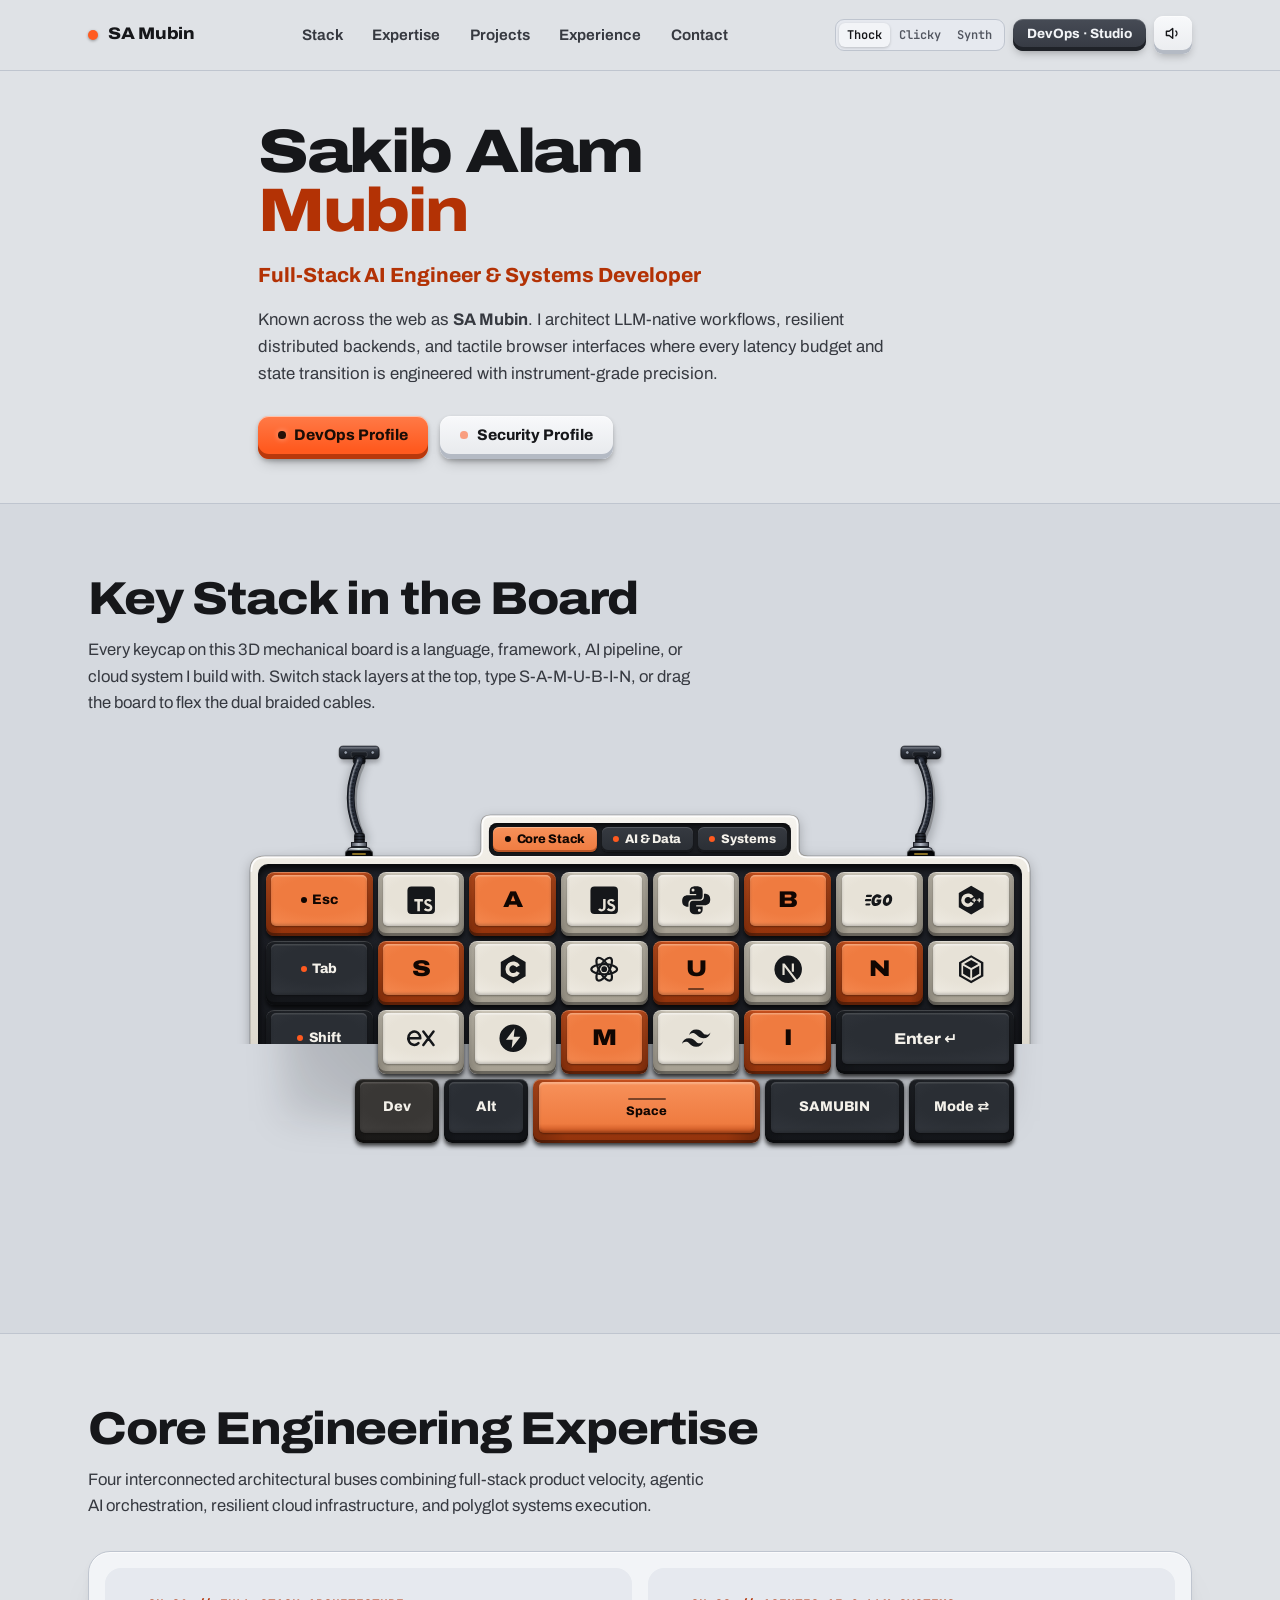
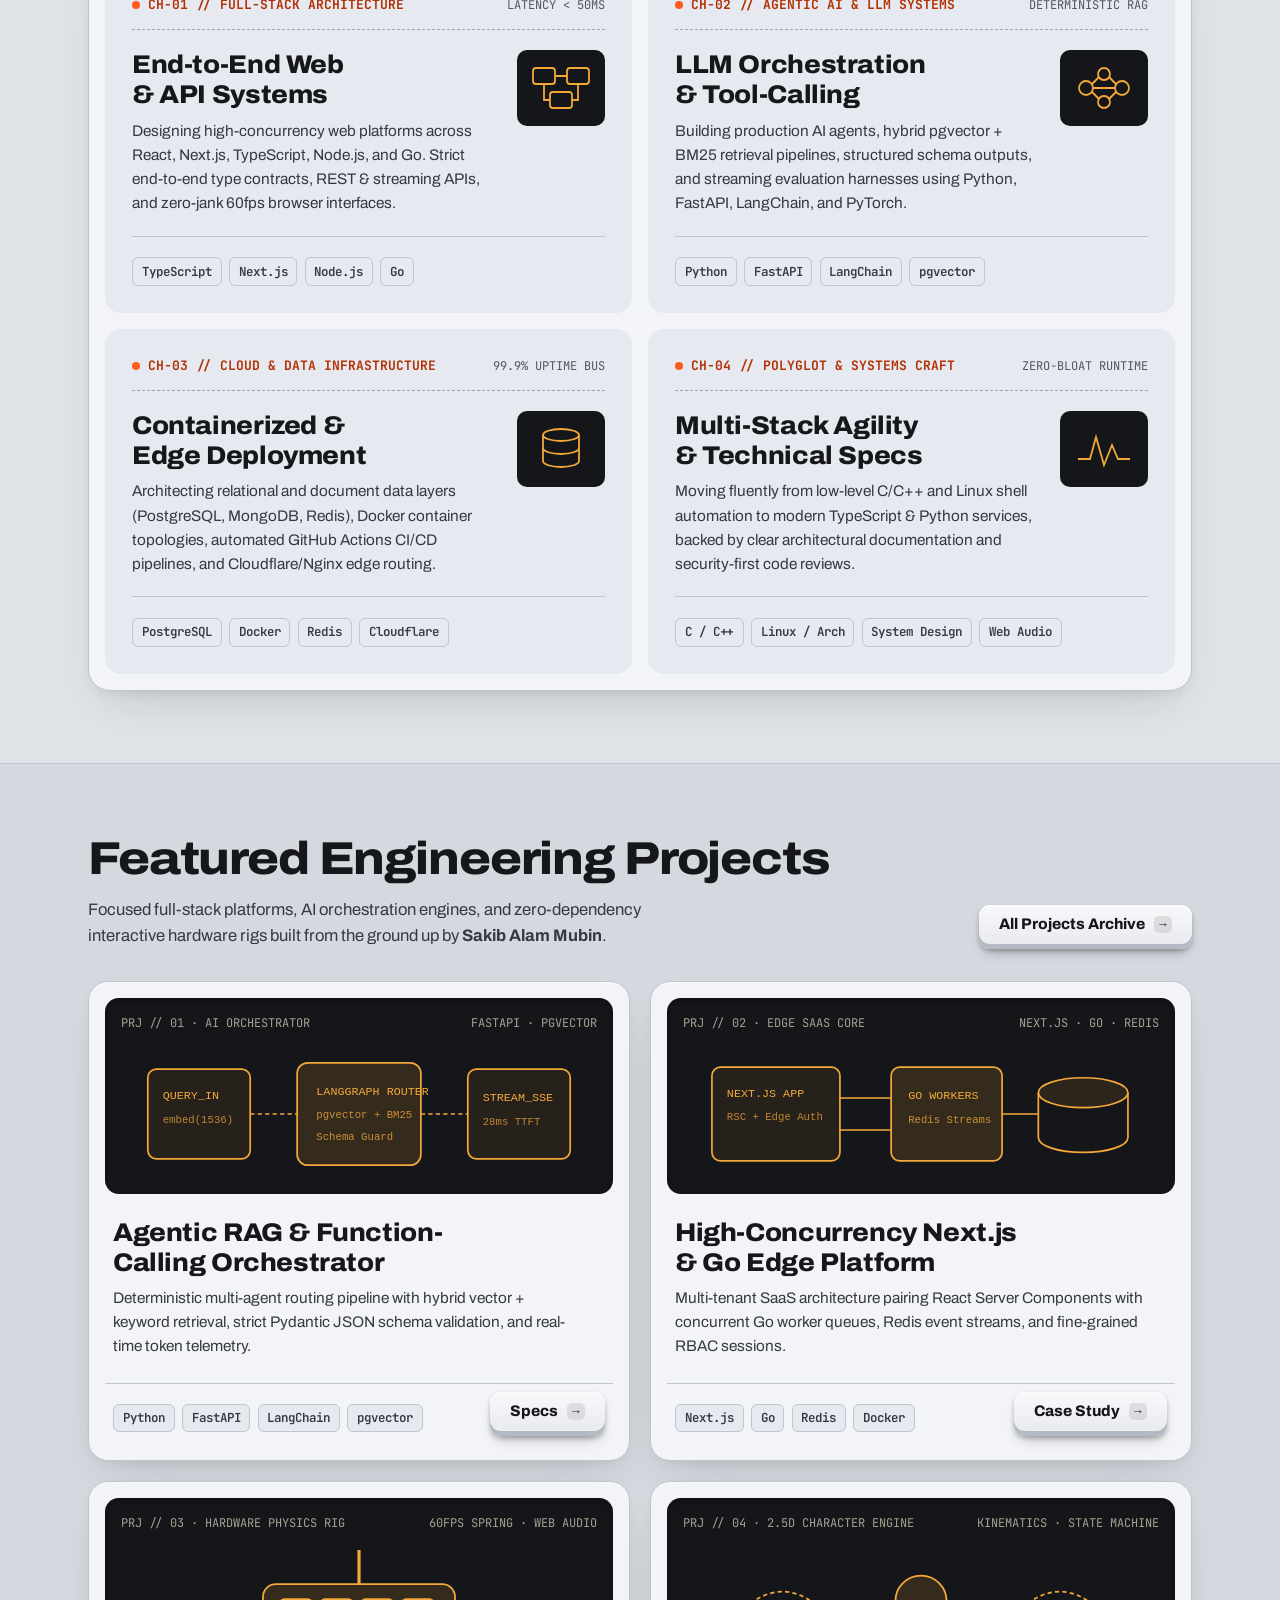
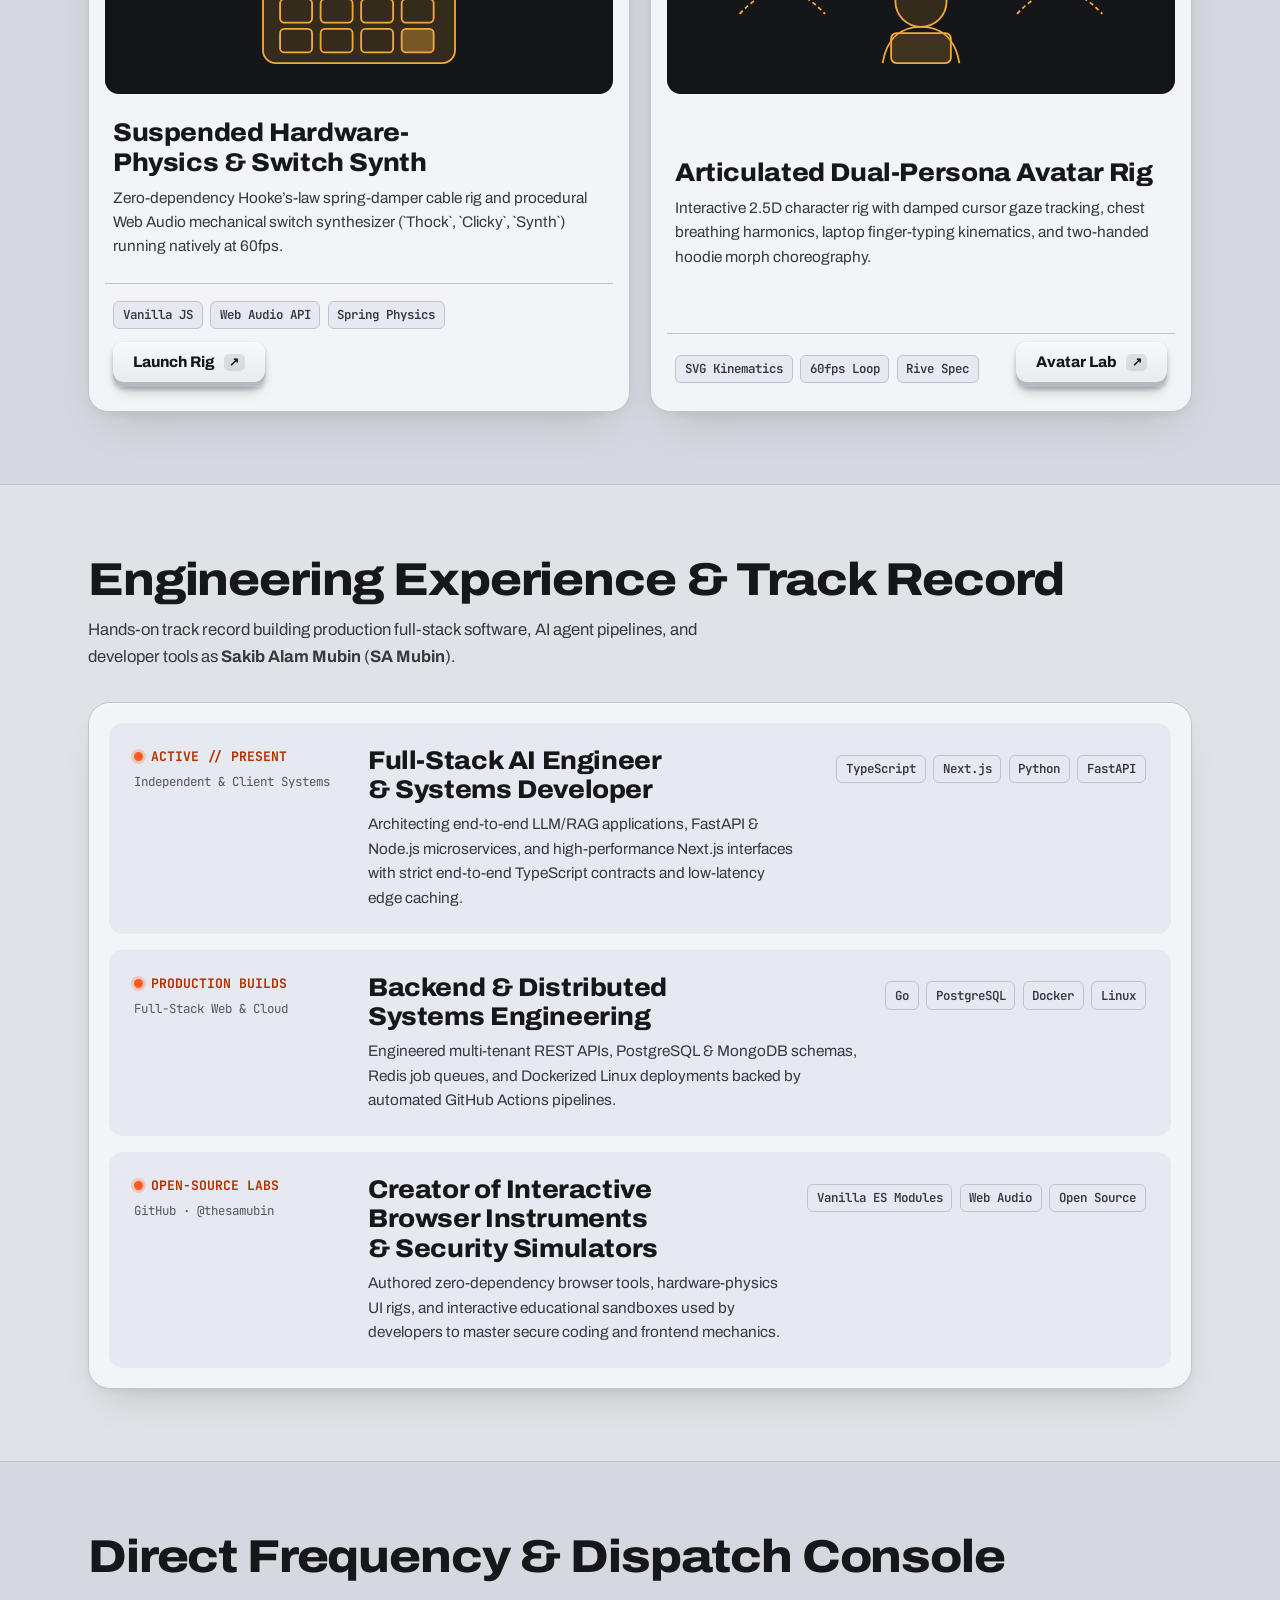
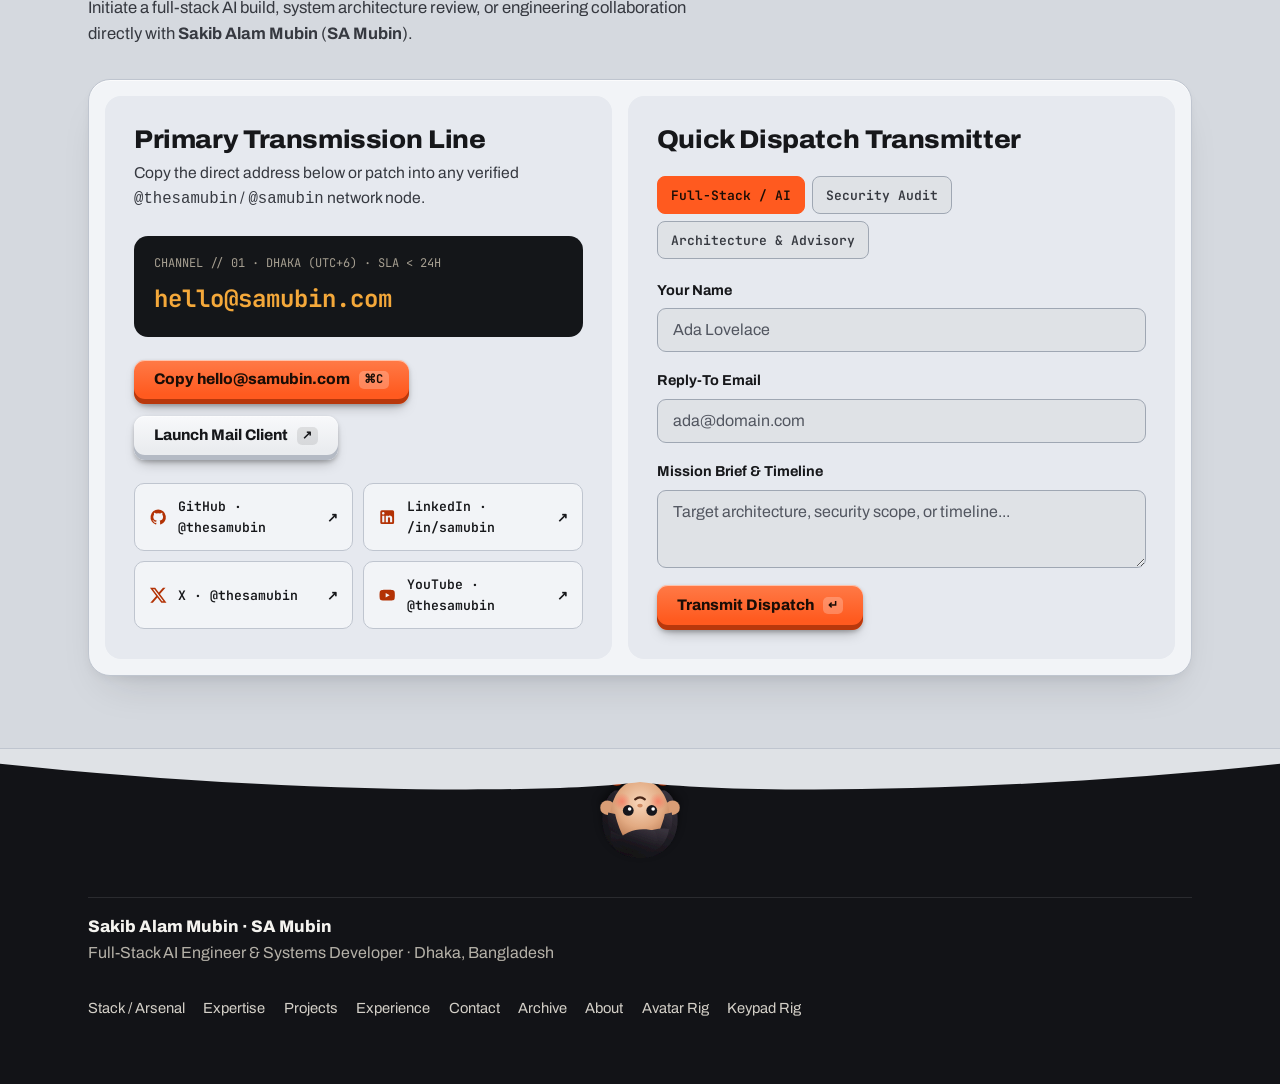
==== commit 04644f73: "Replace cable detachment with braided flex physics Reworks the keyboard demo to use permanently conn" ====
--- a/index.html
+++ b/index.html
@@ -172,7 +172,7 @@
           <div>
             <h2 data-loadout-title data-scramble>Key Stack in the Board</h2>
             <p class="section-sub" data-loadout-sub>
-              Every keycap on this 3D mechanical board is a language, framework, AI pipeline, or cloud system I build with. Switch stack layers at the top, type S-A-M-U-B-I-N, or yank the board to test the cable physics.
+              Every keycap on this 3D mechanical board is a language, framework, AI pipeline, or cloud system I build with. Switch stack layers at the top, type S-A-M-U-B-I-N, or drag the board to flex the dual braided cables.
             </p>
           </div>
         </div>
@@ -181,47 +181,75 @@
           <!-- Detached Dynamic Wall Shadow behind the Hanging Board -->
           <div class="kb-wall-shadow" data-kb-shadow aria-hidden="true"></div>
 
-          <!-- Dual Power Cables Stage (Left cable unplugs & swings on strong pull) -->
+          <!-- Dual Braided USB-C Cables Stage -->
           <svg class="kb-cables" data-kb-cables aria-hidden="true">
-            <!-- Wall/Panel Cable Grommet Mounts (Left & Right) -->
+            <defs>
+              <linearGradient id="mountPlateDev" x1="0" y1="0" x2="0" y2="1">
+                <stop offset="0%" stop-color="#4e5563" />
+                <stop offset="45%" stop-color="#2c313a" />
+                <stop offset="100%" stop-color="#191c22" />
+              </linearGradient>
+              <linearGradient id="mountPlateHack" x1="0" y1="0" x2="0" y2="1">
+                <stop offset="0%" stop-color="#3c1b20" />
+                <stop offset="50%" stop-color="#220e11" />
+                <stop offset="100%" stop-color="#120608" />
+              </linearGradient>
+              <linearGradient id="mountGlandGrad" x1="0" y1="0" x2="1" y2="0">
+                <stop offset="0%" stop-color="#121419" />
+                <stop offset="42%" stop-color="#2e3440" />
+                <stop offset="100%" stop-color="#101216" />
+              </linearGradient>
+            </defs>
+
+            <!-- Wall/Panel CNC Cable Grommet Mounts (Left & Right) -->
             <g class="power-mount-group" data-mount-l>
-              <rect class="power-mount-plate" x="-18" y="-4" width="36" height="12" rx="4" />
-              <circle class="power-mount-screw" cx="-12" cy="2" r="1.4" />
-              <circle class="power-mount-screw" cx="12" cy="2" r="1.4" />
-              <rect class="power-mount-collar" x="-6.5" y="4" width="13" height="6" rx="2" />
+              <rect class="power-mount-shadow" x="-19" y="1" width="40" height="14" rx="4.5" />
+              <rect class="power-mount-plate" x="-20" y="-2" width="40" height="13" rx="4" />
+              <rect class="power-mount-bevel" x="-18.5" y="-1" width="37" height="1.8" rx="0.9" />
+              <circle class="power-mount-screw" cx="-13.5" cy="4.5" r="1.7" />
+              <circle class="power-mount-screw" cx="13.5" cy="4.5" r="1.7" />
+              <rect class="power-mount-collar" x="-8" y="4" width="16" height="5" rx="1.6" />
+              <rect class="power-mount-gland" x="-6" y="8" width="12" height="8" rx="2.4" />
+              <line class="power-mount-rib" x1="-4.8" y1="10.4" x2="4.8" y2="10.4" />
+              <line class="power-mount-rib" x1="-4.4" y1="12.9" x2="4.4" y2="12.9" />
             </g>
             <g class="power-mount-group" data-mount-r>
-              <rect class="power-mount-plate" x="-18" y="-4" width="36" height="12" rx="4" />
-              <circle class="power-mount-screw" cx="-12" cy="2" r="1.4" />
-              <circle class="power-mount-screw" cx="12" cy="2" r="1.4" />
-              <rect class="power-mount-collar" x="-6.5" y="4" width="13" height="6" rx="2" />
+              <rect class="power-mount-shadow" x="-19" y="1" width="40" height="14" rx="4.5" />
+              <rect class="power-mount-plate" x="-20" y="-2" width="40" height="13" rx="4" />
+              <rect class="power-mount-bevel" x="-18.5" y="-1" width="37" height="1.8" rx="0.9" />
+              <circle class="power-mount-screw" cx="-13.5" cy="4.5" r="1.7" />
+              <circle class="power-mount-screw" cx="13.5" cy="4.5" r="1.7" />
+              <rect class="power-mount-collar" x="-8" y="4" width="16" height="5" rx="1.6" />
+              <rect class="power-mount-gland" x="-6" y="8" width="12" height="8" rx="2.4" />
+              <line class="power-mount-rib" x1="-4.8" y1="10.4" x2="4.8" y2="10.4" />
+              <line class="power-mount-rib" x1="-4.4" y1="12.9" x2="4.4" y2="12.9" />
             </g>
 
-            <!-- Left-side Power Cable (Unplugs on strong pull & swings freely with its USB-C tip) -->
-            <path class="cable-shadow" data-cable-l d="" />
+            <!-- Left-side Braided USB-C Cable (Permanently connected) -->
+            <path class="kb-cable-wall-shadow" data-cable-l-shadow d="" />
+            <path class="cable-shadow" data-cable-l-contact d="" />
             <path class="cable-body" data-cable-l d="" />
-            <path class="cable-braid" data-cable-l d="" />
-            <path class="cable-spec" data-cable-l d="" />
-
-            <!-- Unplugged Left USB-C Connector Tip (Visible at the end of the loose left cable when detached) -->
-            <g class="free-usb-plug" data-free-plug-l transform="translate(0,0)">
-              <rect class="free-usb-hit" x="-22" y="-12" width="44" height="52" fill="transparent" />
-              <rect class="free-usb-boot" x="-5.5" y="-3" width="11" height="9" rx="2.5" />
-              <rect class="free-usb-collar" x="-8" y="6" width="16" height="5" rx="1" />
-              <rect class="free-usb-housing" x="-12" y="11" width="24" height="12" rx="3" />
-              <rect class="free-usb-led" x="-4.5" y="15.5" width="9" height="3" rx="1.5" />
-              <rect class="free-usb-pin" x="-5" y="23" width="10" height="5.5" rx="1.5" />
-            </g>
-
-            <!-- Right-side Power Cable (Always 100% locked to right USB-C plug tip) -->
-            <path class="cable-shadow" data-cable-r d="" />
+            <path class="cable-core" data-cable-l d="" />
+            <path class="cable-sheath" data-cable-l d="" />
+            <path class="cable-weave-a" data-cable-l-weave-a d="" />
+            <path class="cable-weave-b" data-cable-l-weave-b d="" />
+            <path class="cable-spec" data-cable-l-spec d="" />
+            <path class="cable-pulse" data-cable-l-pulse d="" />
+
+            <!-- Right-side Braided USB-C Cable (Permanently connected) -->
+            <path class="kb-cable-wall-shadow" data-cable-r-shadow d="" />
+            <path class="cable-shadow" data-cable-r-contact d="" />
             <path class="cable-body" data-cable-r d="" />
-            <path class="cable-braid" data-cable-r d="" />
-            <path class="cable-spec" data-cable-r d="" />
+            <path class="cable-core" data-cable-r d="" />
+            <path class="cable-sheath" data-cable-r d="" />
+            <path class="cable-weave-a" data-cable-r-weave-a d="" />
+            <path class="cable-weave-b" data-cable-r-weave-b d="" />
+            <path class="cable-spec" data-cable-r-spec d="" />
+            <path class="cable-pulse" data-cable-r-pulse d="" />
           </svg>
 
           <!-- Realistic 3D Sculpted Mechanical Keyboard with One-Piece Molded Plastic Top Extension -->
-          <div class="kb-shell" data-kb-chassis title="Drag or pull hard to unplug left cable · Hover any keycap for tech name!">
+          <div class="kb-shell" data-kb-chassis title="Drag or nudge the board to flex the cables · Hover any keycap for tech name">
             <!-- Unified One-Piece Molded Plastic Chassis SVG (Seamless Fillets & Bevel) -->
             <svg class="kb-case-svg" data-kb-case-svg aria-hidden="true">
               <defs>
@@ -262,7 +290,7 @@
               <div class="kb-top-tabs" data-stack-pills role="tablist" aria-label="Technology Stack Categories"></div>
             </div>
 
-            <!-- Left Bezel: Metal USB-C Power Port & Plug (Detaches when pulled hard) -->
+            <!-- Left Bezel: Metal USB-C Power Port & Plug (Permanently connected) -->
             <div class="kb-usb-port kb-usb-port--left" aria-hidden="true">
               <div class="kb-usb-plug" data-plug-l>
                 <span class="usb-tip-anchor" data-usb-tip-l></span>
@@ -277,7 +305,7 @@
               </span>
             </div>
 
-            <!-- Right Bezel: Identical Metal USB-C Power Port & Plug (Always connected) -->
+            <!-- Right Bezel: Identical Metal USB-C Power Port & Plug (Permanently connected) -->
             <div class="kb-usb-port kb-usb-port--right" aria-hidden="true">
               <div class="kb-usb-plug" data-plug-r>
                 <span class="usb-tip-anchor" data-usb-tip-r></span>
--- a/assets/css/site.css
+++ b/assets/css/site.css
@@ -1425,25 +1425,25 @@
   letter-spacing: -0.01em;
 }
 
-/* Custom Hanging 3D Keyboard Rig: Dual Identical Power Cables (Left unplugs on strong pull!) */
+/* Custom Hanging 3D Keyboard Rig: Dual Permanently-Connected Braided USB-C Cables */
 .hanging-kb-rig {
   position: relative;
   max-width: 780px;
   margin-inline: auto;
-  padding-top: clamp(64px, 10vw, 84px);
-  padding-bottom: clamp(78px, 14vw, 118px);
+  padding-top: clamp(78px, 11.5vw, 108px);
+  padding-bottom: clamp(66px, 11vw, 96px);
 }
 
 .kb-wall-shadow {
   position: absolute;
   left: 10px;
   right: 10px;
-  top: clamp(64px, 10vw, 84px);
-  bottom: clamp(78px, 14vw, 118px);
+  top: clamp(78px, 11.5vw, 108px);
+  bottom: clamp(66px, 11vw, 96px);
   border-radius: 22px;
   background: radial-gradient(ellipse at 50% 42%, rgba(15, 17, 22, 0.34) 0%, rgba(15, 17, 22, 0.16) 66%, transparent 100%);
   filter: blur(18px);
-  transform-origin: 86% 0;
+  transform-origin: 50% 0;
   pointer-events: none;
   z-index: 0;
   will-change: transform;
@@ -1465,118 +1465,176 @@
   z-index: 1;
 }
 
+.kb-cables .kb-cable-wall-shadow {
+  fill: none;
+  stroke: rgba(12, 14, 19, 0.22);
+  stroke-width: 14px;
+  stroke-linecap: round;
+  filter: blur(4px);
+}
+
+html[data-mode="hack"] .kb-cables .kb-cable-wall-shadow {
+  stroke: rgba(0, 0, 0, 0.62);
+  stroke-width: 15.5px;
+}
+
+.kb-cables .cable-shadow {
+  fill: none;
+  stroke: rgba(0, 0, 0, 0.22);
+  stroke-width: 9px;
+  stroke-linecap: round;
+  transform: translate(1.6px, 2.4px);
+}
+
+html[data-mode="hack"] .kb-cables .cable-shadow {
+  stroke: rgba(0, 0, 0, 0.54);
+}
+
 .kb-cables .cable-body {
-  stroke-width: 7.5px;
-}
-
-.kb-cables .cable-braid {
   fill: none;
-  stroke: rgba(255, 255, 255, 0.14);
-  stroke-width: 5.2px;
-  stroke-dasharray: 2.2 4.4;
-  stroke-linecap: butt;
-}
-
-html[data-mode="hack"] .kb-cables .cable-braid {
-  stroke: rgba(220, 68, 58, 0.22);
+  stroke: #12151b;
+  stroke-width: 7.8px;
+  stroke-linecap: round;
+}
+
+html[data-mode="hack"] .kb-cables .cable-body {
+  stroke: #0b0305;
+}
+
+.kb-cables .cable-core {
+  fill: none;
+  stroke: #242934;
+  stroke-width: 6px;
+  stroke-linecap: round;
+}
+
+html[data-mode="hack"] .kb-cables .cable-core {
+  stroke: #220d11;
+}
+
+.kb-cables .cable-sheath {
+  fill: none;
+  stroke: #343b48;
+  stroke-width: 3.6px;
+  stroke-linecap: round;
+}
+
+html[data-mode="hack"] .kb-cables .cable-sheath {
+  stroke: #36151a;
+}
+
+.kb-cables .cable-weave-a {
+  fill: none;
+  stroke: rgba(255, 255, 255, 0.16);
+  stroke-width: 1.7px;
+  stroke-dasharray: 1.4 2.4;
+  stroke-linecap: round;
+}
+
+.kb-cables .cable-weave-b {
+  fill: none;
+  stroke: rgba(0, 0, 0, 0.44);
+  stroke-width: 1.7px;
+  stroke-dasharray: 1.4 2.4;
+  stroke-dashoffset: 1.9;
+  stroke-linecap: round;
+}
+
+html[data-mode="hack"] .kb-cables .cable-weave-a {
+  stroke: rgba(255, 102, 92, 0.2);
+}
+
+html[data-mode="hack"] .kb-cables .cable-weave-b {
+  stroke: rgba(0, 0, 0, 0.65);
+}
+
+.kb-cables .cable-spec {
+  fill: none;
+  stroke: rgba(255, 255, 255, 0.34);
+  stroke-width: 1.15px;
+  stroke-linecap: round;
+  transform: none;
+}
+
+html[data-mode="hack"] .kb-cables .cable-spec {
+  stroke: rgba(255, 168, 160, 0.21);
+}
+
+.kb-cables .cable-pulse {
+  fill: none;
+  stroke: #60a5fa;
+  stroke-width: 2.1px;
+  stroke-linecap: round;
+  opacity: 0;
+}
+
+html[data-mode="hack"] .kb-cables .cable-pulse {
+  stroke: #ff6b63;
+}
+
+.power-mount-shadow {
+  fill: rgba(10, 12, 16, 0.24);
+  filter: blur(2.2px);
+}
+
+html[data-mode="hack"] .power-mount-shadow {
+  fill: rgba(0, 0, 0, 0.65);
 }
 
 .power-mount-plate {
-  fill: #2f343d;
-  stroke: rgba(0, 0, 0, 0.45);
-  stroke-width: 1.25px;
+  fill: url(#mountPlateDev);
+  stroke: rgba(0, 0, 0, 0.48);
+  stroke-width: 1.15px;
+}
+
+.power-mount-bevel {
+  fill: rgba(255, 255, 255, 0.2);
 }
 
 .power-mount-screw {
-  fill: #8d94a1;
-  stroke: rgba(0, 0, 0, 0.5);
-  stroke-width: 0.7px;
+  fill: #98a0ae;
+  stroke: rgba(0, 0, 0, 0.6);
+  stroke-width: 0.75px;
 }
 
 .power-mount-collar {
-  fill: #181a20;
-  stroke: rgba(255, 255, 255, 0.14);
+  fill: #1b1e24;
+  stroke: rgba(255, 255, 255, 0.16);
   stroke-width: 0.8px;
 }
 
+.power-mount-gland {
+  fill: url(#mountGlandGrad);
+  stroke: rgba(0, 0, 0, 0.65);
+  stroke-width: 0.75px;
+}
+
+.power-mount-rib {
+  stroke: rgba(0, 0, 0, 0.55);
+  stroke-width: 0.9px;
+  stroke-linecap: round;
+}
+
 html[data-mode="hack"] .power-mount-plate {
-  fill: #261215;
-  stroke: rgba(255, 95, 85, 0.22);
+  fill: url(#mountPlateHack);
+  stroke: rgba(255, 95, 85, 0.24);
+}
+
+html[data-mode="hack"] .power-mount-bevel {
+  fill: rgba(255, 110, 99, 0.16);
 }
 
 html[data-mode="hack"] .power-mount-screw {
-  fill: #6a3d42;
+  fill: #784247;
 }
 
 html[data-mode="hack"] .power-mount-collar {
-  fill: #0d0607;
-  stroke: rgba(255, 95, 85, 0.18);
-}
-
-/* Unplugged Left USB-C Connector Tip at the end of the loose left cable */
-.free-usb-plug {
-  opacity: 0;
-  pointer-events: none;
-}
-
-.hanging-kb-rig.is-left-released .free-usb-plug {
-  opacity: 1;
-  pointer-events: auto;
-  cursor: grab;
-}
-
-.hanging-kb-rig.is-plug-dragging .kb-cables {
-  z-index: 4;
-}
-
-.hanging-kb-rig.is-plug-dragging .free-usb-plug {
-  cursor: grabbing;
-}
-
-.hanging-kb-rig.is-left-seating .free-usb-plug {
-  opacity: 1;
-  pointer-events: none;
-}
-
-.hanging-kb-rig.is-left-released .free-usb-plug:hover .free-usb-housing {
-  fill: #d0d6e0;
-}
-
-.hanging-kb-rig.is-plug-ready .free-usb-led {
-  fill: var(--accent);
-  opacity: 1;
-}
-
-.free-usb-boot {
-  fill: #1b1d22;
-}
-
-.free-usb-collar {
-  fill: #7f8693;
-  stroke: #23262d;
-  stroke-width: 1px;
-}
-
-.free-usb-housing {
-  fill: #b8bec9;
-  stroke: #20232a;
-  stroke-width: 1px;
-}
-
-.free-usb-led {
-  fill: #475569;
-  opacity: 0.55;
-}
-
-html[data-mode="hack"] .free-usb-led {
-  fill: #59262a;
-  opacity: 0.65;
-}
-
-.free-usb-pin {
-  fill: #d4af37;
-  stroke: #382f10;
-  stroke-width: 1px;
+  fill: #0f0709;
+  stroke: rgba(255, 95, 85, 0.2);
+}
+
+html[data-mode="hack"] .power-mount-gland {
+  stroke: rgba(255, 95, 85, 0.16);
 }
 
 /* Real 3D Miniature Mechanical Keyboard Case (Unified One-Piece Injection-Molded SVG Shell) */
@@ -1588,7 +1646,7 @@
   background: transparent;
   border: 0;
   overflow: visible;
-  transform-origin: 86% 0;
+  transform-origin: 50% 0;
   will-change: transform;
   cursor: grab;
   user-select: none;
@@ -1710,23 +1768,10 @@
 
 .kb-usb-plug {
   position: relative;
-  top: -24px;
+  top: -25px;
   display: flex;
   flex-direction: column;
   align-items: center;
-}
-
-.kb-usb-port--left .kb-usb-plug {
-  transform: translateY(calc(-1 * var(--plug-slip, 0px)));
-}
-
-.hanging-kb-rig.is-left-released .kb-usb-port--left .kb-usb-plug,
-.hanging-kb-rig.is-left-seating .kb-usb-port--left .kb-usb-plug {
-  opacity: 0;
-}
-
-.hanging-kb-rig.is-plug-ready .kb-usb-port--left .kb-usb-socket {
-  border-color: var(--accent);
 }
 
 .usb-tip-anchor {
@@ -1737,27 +1782,36 @@
 
 .usb-boot {
   width: 11px;
-  height: 8px;
+  height: 9px;
   border-radius: 3px 3px 0 0;
-  background: #1b1d22;
+  background:
+    repeating-linear-gradient(
+      180deg,
+      rgba(0, 0, 0, 0.55) 0 1.4px,
+      transparent 1.4px 3px
+    ),
+    linear-gradient(90deg, #121419, #2f3540 48%, #101216);
+  border-inline: 0.5px solid rgba(255, 255, 255, 0.08);
 }
 
 .usb-collar {
   width: 16px;
   height: 5px;
-  background: linear-gradient(90deg, #525761, #a3a9b5 50%, #525761);
-  border: 1px solid #23262d;
+  background: linear-gradient(90deg, #4b505b, #b6bcc8 48%, #484d57);
+  border: 1px solid #20232a;
 }
 
 .usb-housing {
   width: 24px;
   height: 12px;
   border-radius: 4px 4px 2px 2px;
-  background: linear-gradient(90deg, #7d838f, #cfd4de 48%, #686e7a);
+  background: linear-gradient(90deg, #747a87, #d7dce6 48%, #5e6470);
   border: 1px solid #20232a;
   display: grid;
   place-items: center;
-  box-shadow: 0 2px 4px rgba(0, 0, 0, 0.4);
+  box-shadow:
+    inset 0 1px 0 rgba(255, 255, 255, 0.45),
+    0 2px 4px rgba(0, 0, 0, 0.4);
 }
 
 .usb-led {
@@ -1765,10 +1819,35 @@
   height: 3px;
   border-radius: 2px;
   background: #4ade80;
+  box-shadow: 0 0 5px rgba(74, 222, 128, 0.55);
+}
+
+html[data-mode="hack"] .usb-boot {
+  background:
+    repeating-linear-gradient(
+      180deg,
+      rgba(0, 0, 0, 0.65) 0 1.4px,
+      transparent 1.4px 3px
+    ),
+    linear-gradient(90deg, #0d0507, #291115 48%, #0a0405);
+}
+
+html[data-mode="hack"] .usb-collar {
+  background: linear-gradient(90deg, #2b1417, #612c32 48%, #251114);
+  border-color: #16090b;
+}
+
+html[data-mode="hack"] .usb-housing {
+  background: linear-gradient(90deg, #34191d, #70353b 48%, #291317);
+  border-color: rgba(255, 95, 85, 0.25);
+  box-shadow:
+    inset 0 1px 0 rgba(255, 130, 120, 0.22),
+    0 2px 5px rgba(0, 0, 0, 0.72);
 }
 
 html[data-mode="hack"] .usb-led {
   background: var(--accent);
+  box-shadow: 0 0 6px rgba(255, 95, 85, 0.75);
 }
 
 /* Deep Dark Recessed Brushed Switch Plate Cavity (4 Rows Total: Preserves Exact Layout Across All Screen Sizes) */
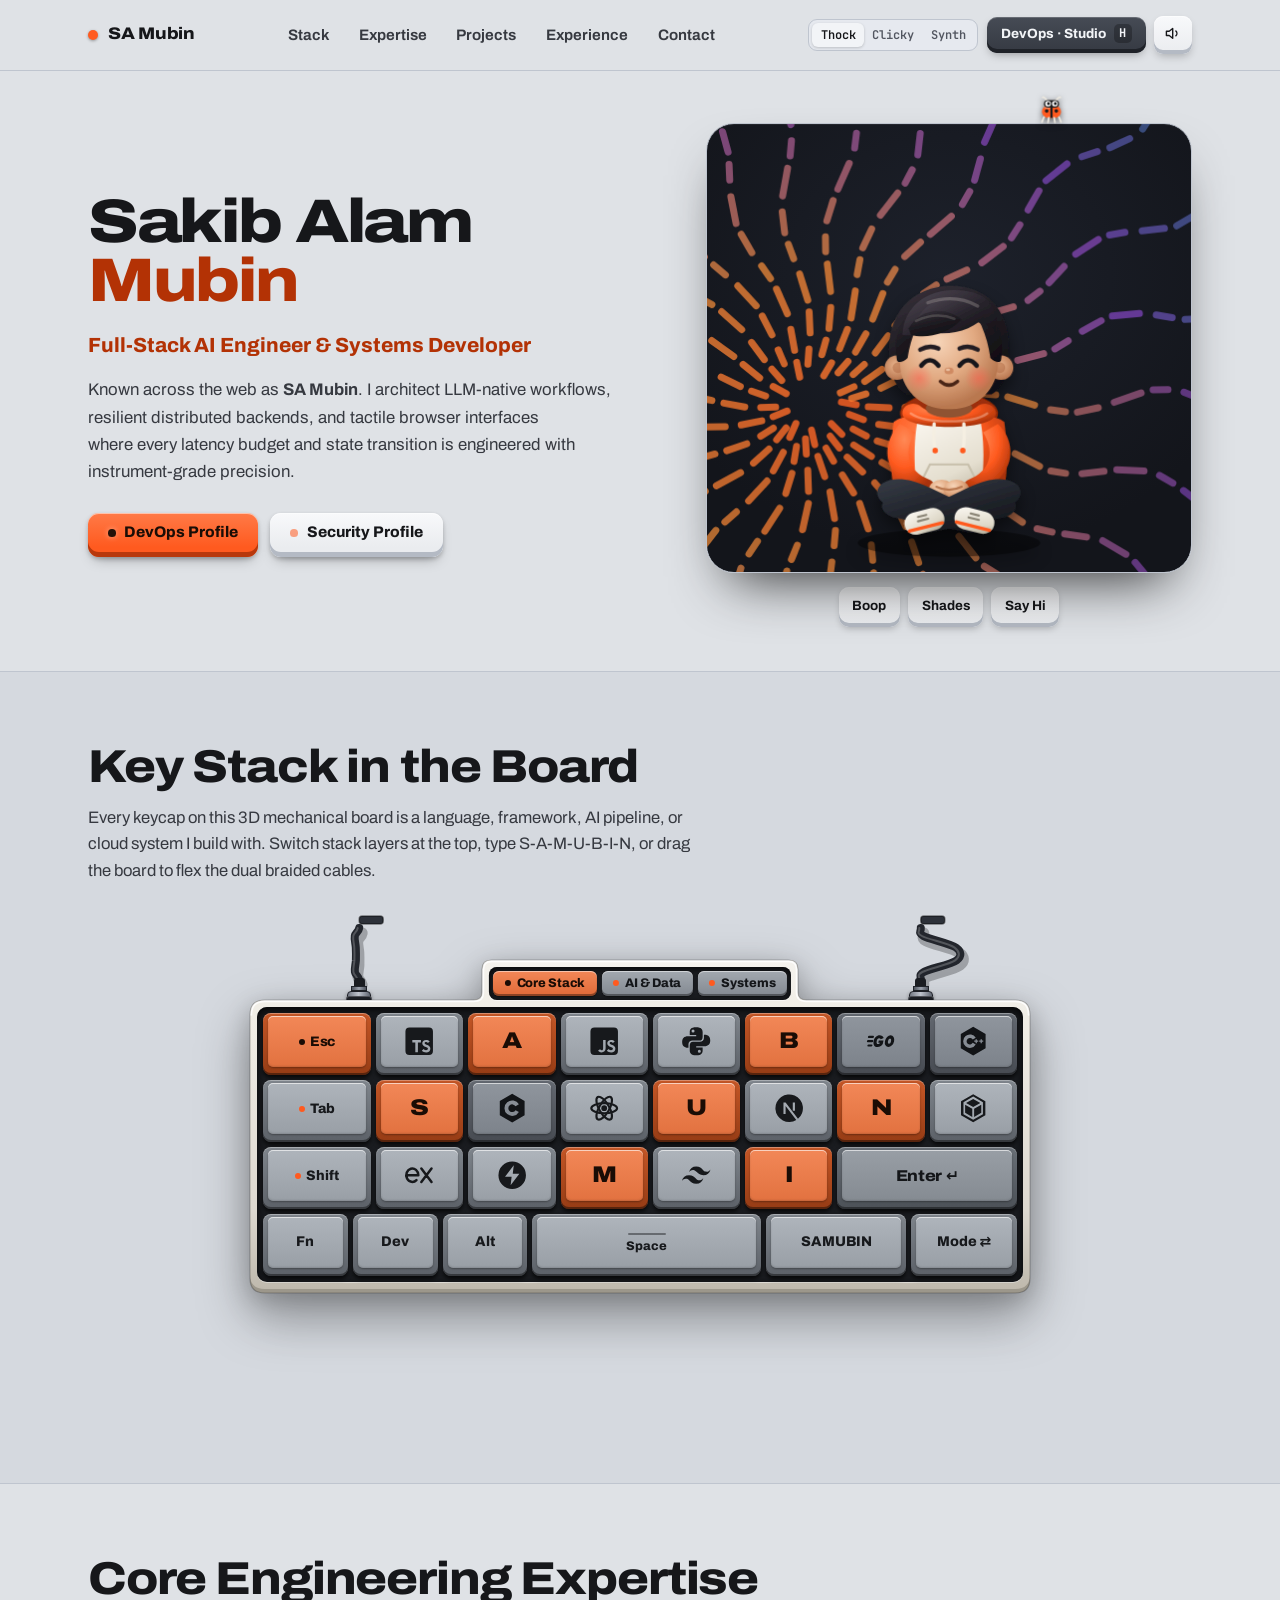
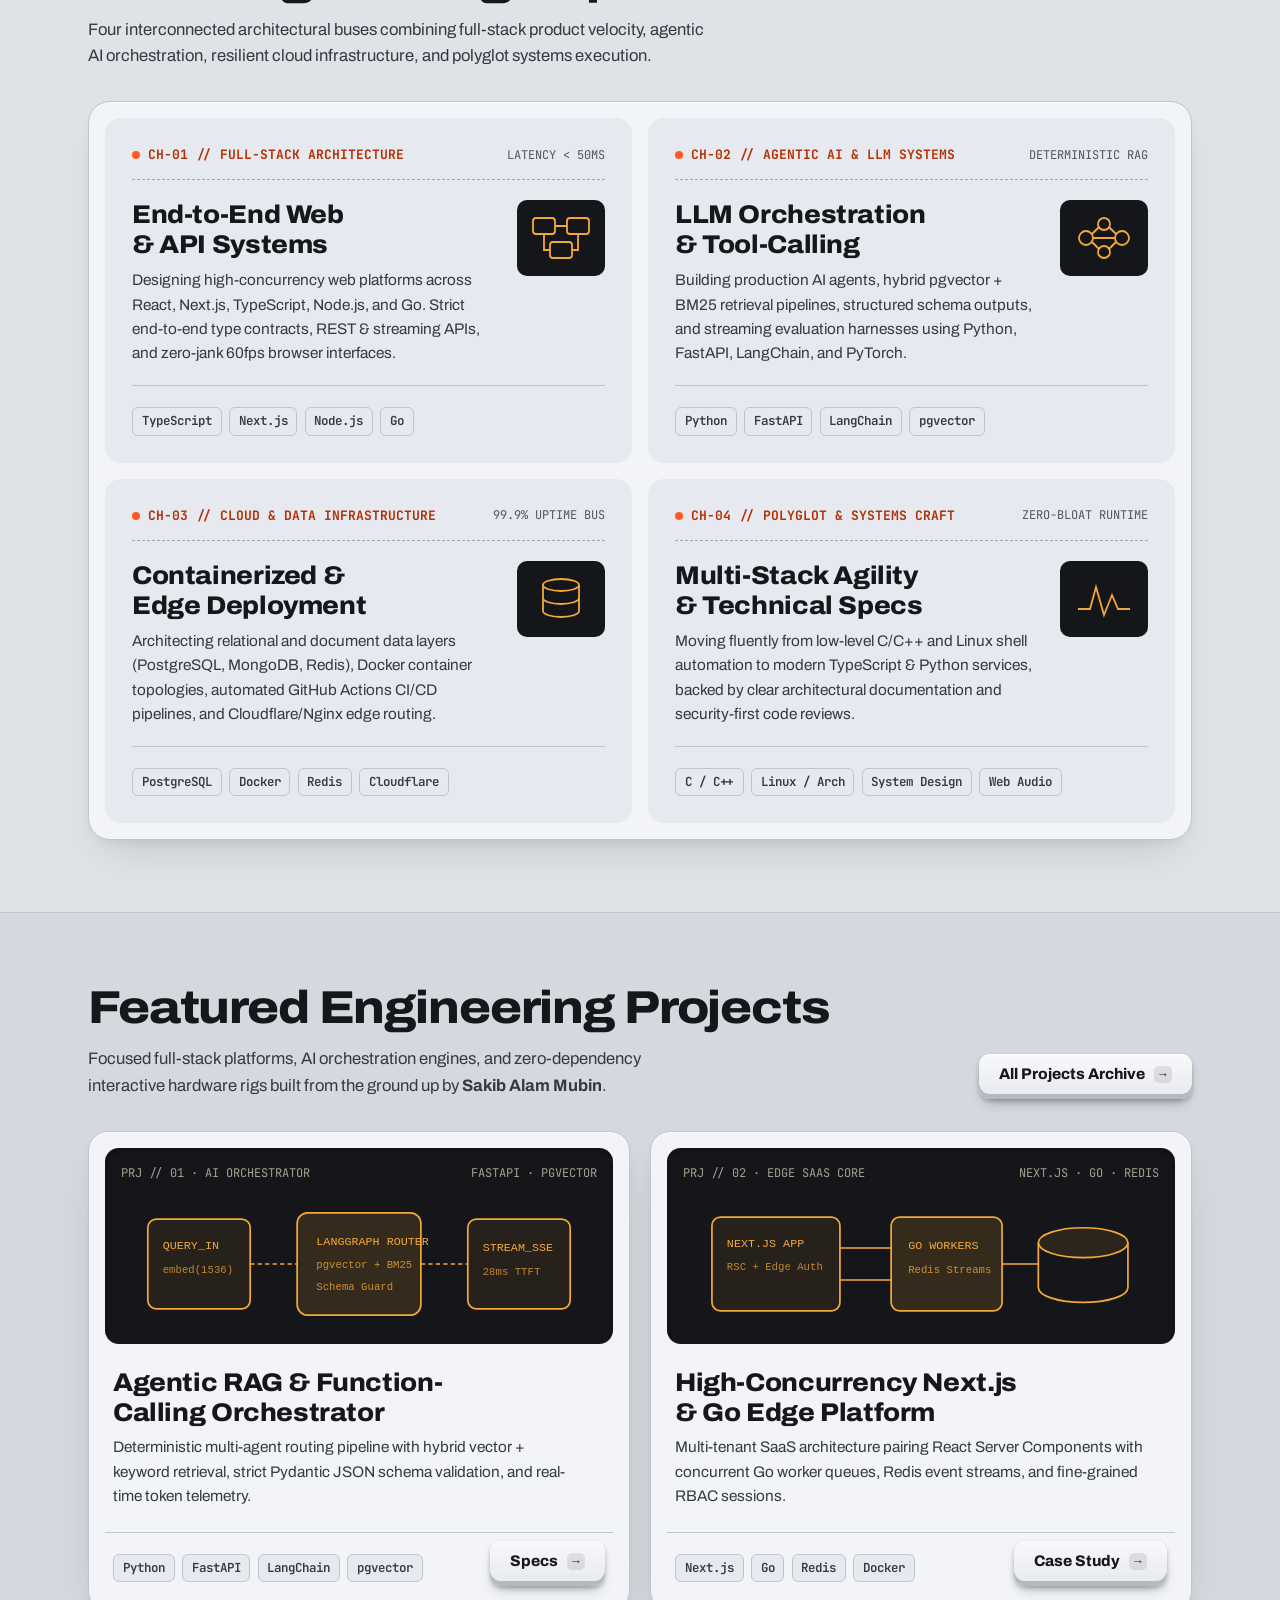
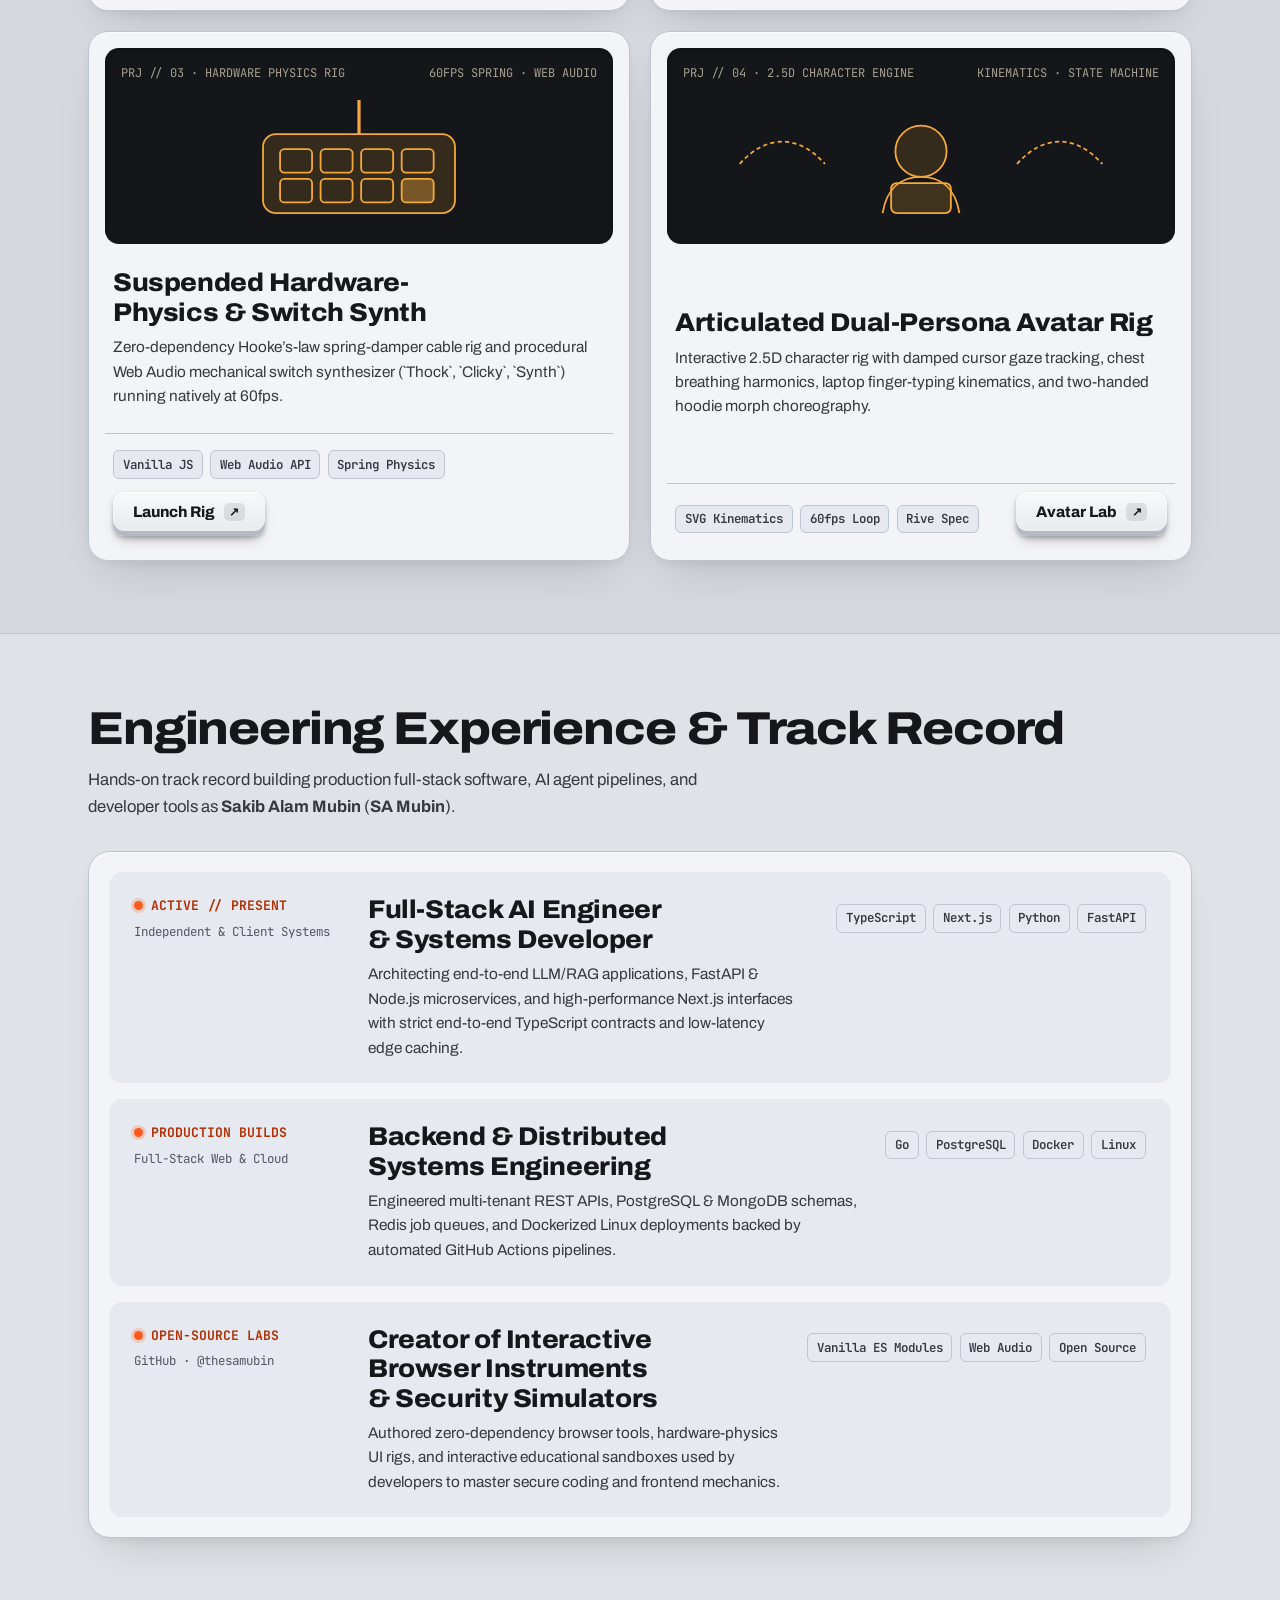
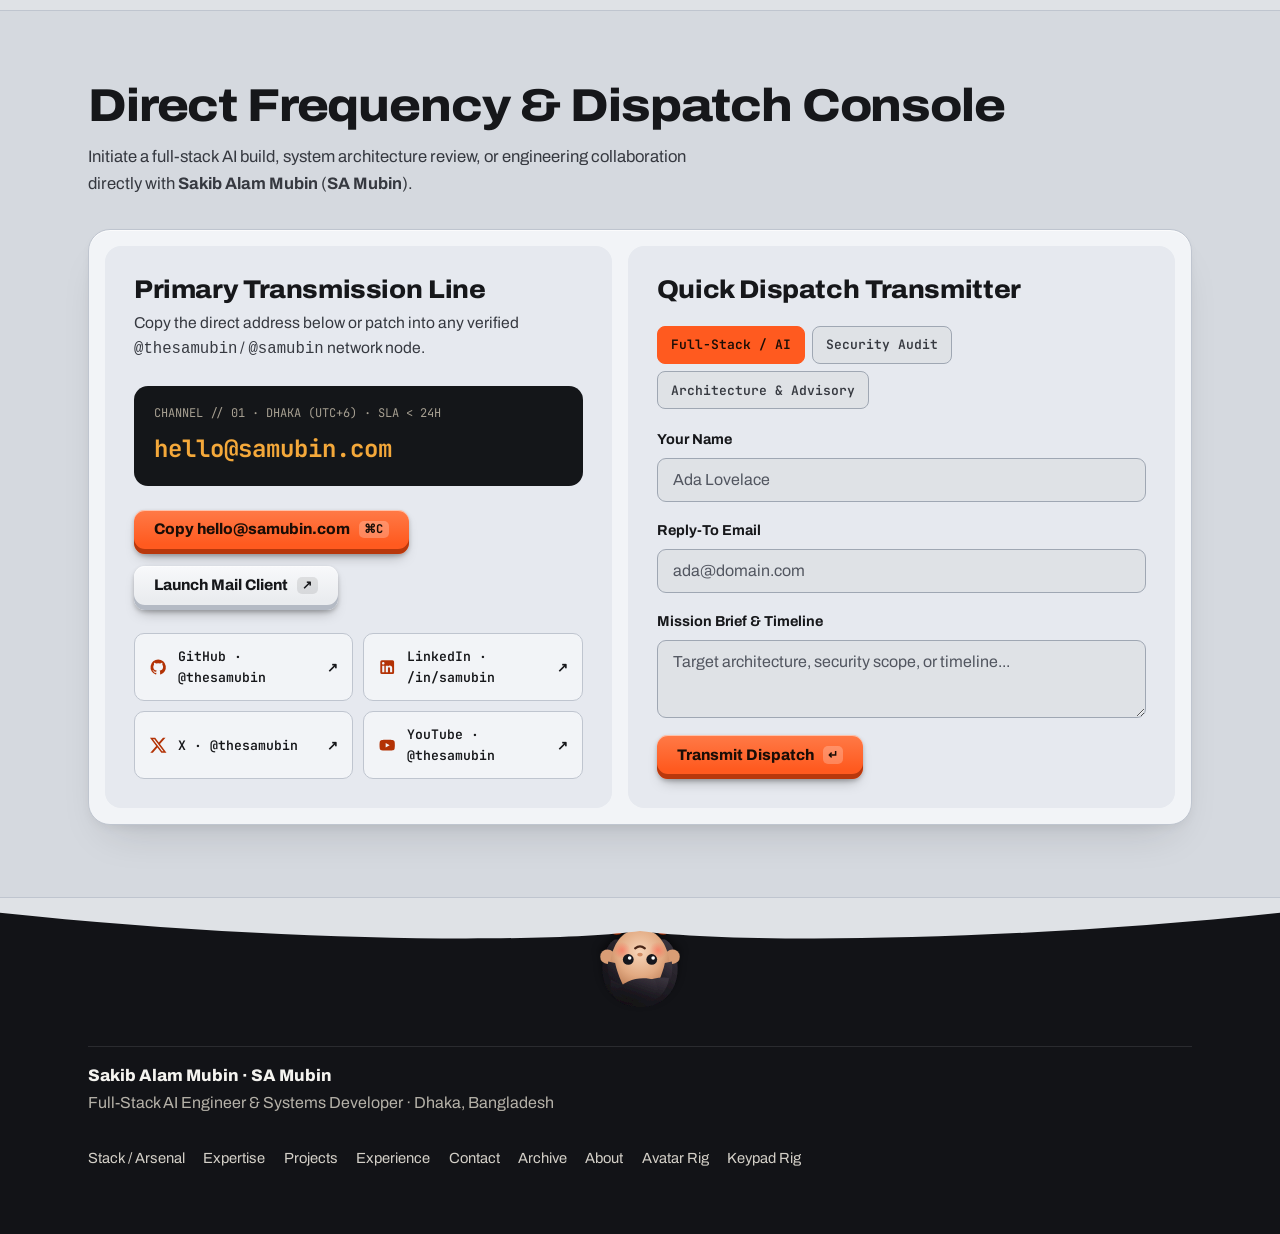
==== commit c7a36936: "Port 3D clay avatar with radial wave and perched bug mascot into dual-mode portfolio" ====
--- a/index.html
+++ b/index.html
@@ -12,7 +12,7 @@
     })();
   </script>
   <title>Sakib Alam Mubin (SA Mubin) — Full-Stack AI Engineer &amp; Ethical Hacker</title>
-  <meta name="description" content="Dual-mode portfolio of Sakib Alam Mubin (SA Mubin) — Full-Stack AI Engineer &amp; Systems Developer in Studio Mode, Cybersecurity Specialist &amp; Ethical Hacker in Safelight Darkroom." />
+  <meta name="description" content="Dual-mode portfolio of Sakib Alam Mubin (SA Mubin) — Full-Stack AI Engineer &amp; Developer by default, Cybersecurity Specialist &amp; Ethical Hacker when the hoodie goes up." />
   <meta name="author" content="Sakib Alam Mubin" />
   <meta name="keywords" content="Sakib Alam Mubin, SA Mubin, samubin, thesamubin, Full-Stack AI Engineer, Cybersecurity Specialist, Ethical Hacker, Web Application Security" />
   <link rel="canonical" href="https://thesamubin.github.io/" />
@@ -20,7 +20,7 @@
   <meta property="og:type" content="website" />
   <meta property="og:site_name" content="Sakib Alam Mubin — SA Mubin" />
   <meta property="og:title" content="Sakib Alam Mubin (SA Mubin) — Dual-Mode Engineering &amp; Security Portfolio" />
-  <meta property="og:description" content="Switch profiles to flip between Full-Stack AI Engineering and Offensive/Defensive Cybersecurity." />
+  <meta property="og:description" content="Pull the hoodie up or press [H] to flip between Full-Stack AI Engineering and Offensive/Defensive Cybersecurity." />
   <meta property="og:url" content="https://thesamubin.github.io/" />
   <meta property="og:image" content="https://thesamubin.github.io/assets/img/og-card.png" />
   <meta name="twitter:card" content="summary_large_image" />
@@ -108,8 +108,9 @@
           <button type="button" data-switch-profile="synth" aria-pressed="false" title="Sub-bass Cyber Synth">Synth</button>
         </div>
 
-        <button class="mode-switch" type="button" data-mode-toggle aria-pressed="false" title="Switch profile / toggle Darkroom">
-          <span data-mode-label>DevOps Profile</span>
+        <button class="mode-switch" type="button" data-mode-toggle aria-pressed="false" title="Pull hoodie up / down (Shortcut: H)">
+          <span data-mode-label>Hoodie Down · Dev</span>
+          <span class="mode-kbd">H</span>
         </button>
 
         <button class="tool" type="button" data-sound-toggle aria-pressed="true" aria-label="Mute keyboard and UI sound" title="Toggle mechanical audio">
@@ -128,7 +129,7 @@
   </header>
 
   <main id="main">
-    <!-- 1. HERO -->
+    <!-- 1. HERO & ARTICULATED CARTOON AVATAR -->
     <section class="hero">
       <div class="wrap hero-grid">
         <div class="hero-copy">
@@ -161,6 +162,32 @@
               <span>Security Profile</span>
             </button>
           </div>
+
+          <p class="darkroom-note" data-darkroom-note>
+            SAFELIGHT FIELD NOTE // Pull the hoodie or press "H" to enter the Darkroom. Sweep your cursor over latent field notes to develop security telemetry.
+          </p>
+        </div>
+
+        <div class="avatar-col">
+          <div class="avatar-stage" data-avatar>
+            <canvas class="avatar-wave" aria-hidden="true"></canvas>
+            <span class="avatar-badge" data-avatar-badge role="status" aria-live="polite"></span>
+            <button class="avatar-hit" type="button" data-avatar-hit aria-label="Interact with SA Mubin's avatar">
+              <span class="avatar-mount" data-avatar-mount></span>
+            </button>
+          </div>
+
+          <div class="avatar-dock" role="group" aria-label="Avatar expressions">
+            <button class="dock-btn" type="button" data-avatar-act="boop">
+              <span>Boop</span>
+            </button>
+            <button class="dock-btn" type="button" data-avatar-act="shades" aria-pressed="false">
+              <span>Shades</span>
+            </button>
+            <button class="dock-btn" type="button" data-avatar-act="wave">
+              <span>Say Hi</span>
+            </button>
+          </div>
         </div>
       </div>
     </section>
@@ -172,125 +199,70 @@
           <div>
             <h2 data-loadout-title data-scramble>Key Stack in the Board</h2>
             <p class="section-sub" data-loadout-sub>
-              Every keycap on this 3D mechanical board is a language, framework, AI pipeline, or cloud system I build with. Switch stack layers at the top, type S-A-M-U-B-I-N, or drag the board to flex the dual braided cables.
+              Every keycap on this 3D mechanical board is a language, framework, AI pipeline, or cloud system I build with. Switch stack layers, click any keycap to inspect my stack, or yank the board to test the cable physics.
             </p>
           </div>
         </div>
 
         <div class="hanging-kb-rig" data-hanging-kb>
-          <!-- Detached Dynamic Wall Shadow behind the Hanging Board -->
-          <div class="kb-wall-shadow" data-kb-shadow aria-hidden="true"></div>
-
-          <!-- Dual Braided USB-C Cables Stage -->
+          <!-- Dual Power Cables Stage (Both Left & Right identical cables; Left cable unplugs & swings when yanked) -->
           <svg class="kb-cables" data-kb-cables aria-hidden="true">
-            <defs>
-              <linearGradient id="mountPlateDev" x1="0" y1="0" x2="0" y2="1">
-                <stop offset="0%" stop-color="#4e5563" />
-                <stop offset="45%" stop-color="#2c313a" />
-                <stop offset="100%" stop-color="#191c22" />
-              </linearGradient>
-              <linearGradient id="mountPlateHack" x1="0" y1="0" x2="0" y2="1">
-                <stop offset="0%" stop-color="#3c1b20" />
-                <stop offset="50%" stop-color="#220e11" />
-                <stop offset="100%" stop-color="#120608" />
-              </linearGradient>
-              <linearGradient id="mountGlandGrad" x1="0" y1="0" x2="1" y2="0">
-                <stop offset="0%" stop-color="#121419" />
-                <stop offset="42%" stop-color="#2e3440" />
-                <stop offset="100%" stop-color="#101216" />
-              </linearGradient>
-            </defs>
-
-            <!-- Wall/Panel CNC Cable Grommet Mounts (Left & Right) -->
-            <g class="power-mount-group" data-mount-l>
-              <rect class="power-mount-shadow" x="-19" y="1" width="40" height="14" rx="4.5" />
-              <rect class="power-mount-plate" x="-20" y="-2" width="40" height="13" rx="4" />
-              <rect class="power-mount-bevel" x="-18.5" y="-1" width="37" height="1.8" rx="0.9" />
-              <circle class="power-mount-screw" cx="-13.5" cy="4.5" r="1.7" />
-              <circle class="power-mount-screw" cx="13.5" cy="4.5" r="1.7" />
-              <rect class="power-mount-collar" x="-8" y="4" width="16" height="5" rx="1.6" />
-              <rect class="power-mount-gland" x="-6" y="8" width="12" height="8" rx="2.4" />
-              <line class="power-mount-rib" x1="-4.8" y1="10.4" x2="4.8" y2="10.4" />
-              <line class="power-mount-rib" x1="-4.4" y1="12.9" x2="4.4" y2="12.9" />
+            <!-- Ceiling power outlet mounts on left and right -->
+            <rect class="power-mount" data-mount-l x="0" y="0" width="24" height="8" rx="3" />
+            <rect class="power-mount" data-mount-r x="0" y="0" width="24" height="8" rx="3" />
+
+            <!-- Left-side Power Cable (Unplugs on strong pull & swings freely with its USB-C tip) -->
+            <path class="cable-shadow" data-cable-l d="" />
+            <path class="cable-body" data-cable-l d="" />
+            <path class="cable-spec" data-cable-l d="" />
+
+            <!-- Unplugged Left USB-C Connector Tip (Visible at the end of the loose left cable when detached) -->
+            <g class="free-usb-plug" data-free-plug-l transform="translate(0,0)">
+              <rect class="free-usb-boot" x="-5.5" y="-2" width="11" height="8" rx="2" />
+              <rect class="free-usb-collar" x="-8" y="6" width="16" height="5" rx="1" />
+              <rect class="free-usb-housing" x="-12" y="11" width="24" height="12" rx="3" />
+              <rect class="free-usb-pin" x="-5" y="23" width="10" height="5" rx="1.5" />
             </g>
-            <g class="power-mount-group" data-mount-r>
-              <rect class="power-mount-shadow" x="-19" y="1" width="40" height="14" rx="4.5" />
-              <rect class="power-mount-plate" x="-20" y="-2" width="40" height="13" rx="4" />
-              <rect class="power-mount-bevel" x="-18.5" y="-1" width="37" height="1.8" rx="0.9" />
-              <circle class="power-mount-screw" cx="-13.5" cy="4.5" r="1.7" />
-              <circle class="power-mount-screw" cx="13.5" cy="4.5" r="1.7" />
-              <rect class="power-mount-collar" x="-8" y="4" width="16" height="5" rx="1.6" />
-              <rect class="power-mount-gland" x="-6" y="8" width="12" height="8" rx="2.4" />
-              <line class="power-mount-rib" x1="-4.8" y1="10.4" x2="4.8" y2="10.4" />
-              <line class="power-mount-rib" x1="-4.4" y1="12.9" x2="4.4" y2="12.9" />
-            </g>
-
-            <!-- Left-side Braided USB-C Cable (Permanently connected) -->
-            <path class="kb-cable-wall-shadow" data-cable-l-shadow d="" />
-            <path class="cable-shadow" data-cable-l-contact d="" />
-            <path class="cable-body" data-cable-l d="" />
-            <path class="cable-core" data-cable-l d="" />
-            <path class="cable-sheath" data-cable-l d="" />
-            <path class="cable-weave-a" data-cable-l-weave-a d="" />
-            <path class="cable-weave-b" data-cable-l-weave-b d="" />
-            <path class="cable-spec" data-cable-l-spec d="" />
-            <path class="cable-pulse" data-cable-l-pulse d="" />
-
-            <!-- Right-side Braided USB-C Cable (Permanently connected) -->
-            <path class="kb-cable-wall-shadow" data-cable-r-shadow d="" />
-            <path class="cable-shadow" data-cable-r-contact d="" />
+
+            <!-- Right-side Power Cable (Always 100% locked to right USB-C plug tip) -->
+            <path class="cable-shadow" data-cable-r d="" />
             <path class="cable-body" data-cable-r d="" />
-            <path class="cable-core" data-cable-r d="" />
-            <path class="cable-sheath" data-cable-r d="" />
-            <path class="cable-weave-a" data-cable-r-weave-a d="" />
-            <path class="cable-weave-b" data-cable-r-weave-b d="" />
-            <path class="cable-spec" data-cable-r-spec d="" />
-            <path class="cable-pulse" data-cable-r-pulse d="" />
+            <path class="cable-spec" data-cable-r d="" />
           </svg>
 
           <!-- Realistic 3D Sculpted Mechanical Keyboard with One-Piece Molded Plastic Top Extension -->
-          <div class="kb-shell" data-kb-chassis title="Drag or nudge the board to flex the cables · Hover any keycap for tech name">
-            <!-- Unified One-Piece Molded Plastic Chassis SVG (Seamless Fillets & Bevel) -->
+          <div class="kb-shell" data-kb-chassis title="Drag or pull hard to unplug left cable · Hover any keycap for tech name!">
+            <!-- Unified One-Piece Molded Plastic Chassis SVG (Seamless Fillets & Continuous Border) -->
             <svg class="kb-case-svg" data-kb-case-svg aria-hidden="true">
               <defs>
                 <linearGradient id="kbCaseGradDev" x1="0" y1="0" x2="0" y2="1">
-                  <stop offset="0%" stop-color="#f6f4ef" />
-                  <stop offset="18%" stop-color="#eeeae1" />
-                  <stop offset="78%" stop-color="#dad5ca" />
-                  <stop offset="100%" stop-color="#c2bcb0" />
+                  <stop offset="0%" stop-color="#f4f2ed" />
+                  <stop offset="22%" stop-color="#efece4" />
+                  <stop offset="76%" stop-color="#dcd8cf" />
+                  <stop offset="100%" stop-color="#bfb9ad" />
                 </linearGradient>
                 <linearGradient id="kbCaseGradHack" x1="0" y1="0" x2="0" y2="1">
-                  <stop offset="0%" stop-color="#31181b" />
-                  <stop offset="22%" stop-color="#251114" />
-                  <stop offset="80%" stop-color="#170a0c" />
-                  <stop offset="100%" stop-color="#0f0607" />
+                  <stop offset="0%" stop-color="#2e171a" />
+                  <stop offset="24%" stop-color="#261215" />
+                  <stop offset="78%" stop-color="#180b0d" />
+                  <stop offset="100%" stop-color="#100708" />
                 </linearGradient>
-                <filter id="kbCaseGrain" x="0" y="0" width="100%" height="100%">
-                  <feTurbulence type="fractalNoise" baseFrequency="0.85" numOctaves="2" seed="7" result="noise" />
-                  <feColorMatrix type="saturate" values="0" in="noise" result="gray" />
-                  <feComponentTransfer in="gray" result="faint">
-                    <feFuncA type="linear" slope="0.045" />
-                  </feComponentTransfer>
-                  <feComposite in="faint" in2="SourceAlpha" operator="in" result="masked" />
-                  <feBlend in="SourceGraphic" in2="masked" mode="overlay" />
-                </filter>
                 <clipPath id="kbCaseClip">
                   <path data-kb-case-clip d="" />
                 </clipPath>
               </defs>
               <path class="kb-case-lip" data-kb-case-lip d="" />
-              <path class="kb-case-body" data-kb-case-body filter="url(#kbCaseGrain)" d="" />
-              <path class="kb-case-seam" data-kb-case-seam d="" />
+              <path class="kb-case-body" data-kb-case-body d="" />
               <path class="kb-case-spec" data-kb-case-spec clip-path="url(#kbCaseClip)" d="" />
               <path class="kb-case-border" data-kb-case-border d="" />
             </svg>
 
-            <!-- Recessed Upper Slot for Stack Switcher Buttons (Molded into the Same Plastic) -->
+            <!-- Recessed Upper Slot for Short, Clean Stack Switcher Buttons (Molded into the Same Plastic) -->
             <div class="kb-top-extension">
               <div class="kb-top-tabs" data-stack-pills role="tablist" aria-label="Technology Stack Categories"></div>
             </div>
 
-            <!-- Left Bezel: Metal USB-C Power Port & Plug (Permanently connected) -->
+            <!-- Left Bezel: Metal USB-C Power Port & Plug (Detaches when pulled hard) -->
             <div class="kb-usb-port kb-usb-port--left" aria-hidden="true">
               <div class="kb-usb-plug" data-plug-l>
                 <span class="usb-tip-anchor" data-usb-tip-l></span>
@@ -300,12 +272,10 @@
                   <span class="usb-led"></span>
                 </span>
               </div>
-              <span class="kb-usb-socket" title="Left USB-C Socket">
-                <span class="kb-usb-socket-tongue"></span>
-              </span>
-            </div>
-
-            <!-- Right Bezel: Identical Metal USB-C Power Port & Plug (Permanently connected) -->
+              <span class="kb-usb-socket" title="Left USB-C Socket"></span>
+            </div>
+
+            <!-- Right Bezel: Identical Metal USB-C Power Port & Plug (Always connected) -->
             <div class="kb-usb-port kb-usb-port--right" aria-hidden="true">
               <div class="kb-usb-plug" data-plug-r>
                 <span class="usb-tip-anchor" data-usb-tip-r></span>
@@ -315,9 +285,7 @@
                   <span class="usb-led"></span>
                 </span>
               </div>
-              <span class="kb-usb-socket" title="Right USB-C Socket">
-                <span class="kb-usb-socket-tongue"></span>
-              </span>
+              <span class="kb-usb-socket" title="Right USB-C Socket"></span>
             </div>
 
             <div class="kb-plate" data-loadout-board></div>
--- a/assets/css/site.css
+++ b/assets/css/site.css
@@ -72,7 +72,6 @@
 
   --ease-out: cubic-bezier(0.16, 1, 0.3, 1);
   --ease-smooth: cubic-bezier(0.22, 1, 0.36, 1);
-  --morph-t: 180ms var(--ease-out);
   --torch-x: 50vw;
   --torch-y: 35vh;
 
@@ -165,8 +164,8 @@
   color: var(--ink);
   overflow-x: clip;
   transition:
-    background-color var(--morph-t),
-    color var(--morph-t);
+    background-color 480ms var(--ease-out),
+    color 360ms var(--ease-out);
 }
 
 main {
@@ -308,7 +307,7 @@
 h3 {
   color: var(--ink);
   text-wrap: balance;
-  transition: font-stretch 480ms var(--ease-out), color var(--morph-t);
+  transition: font-stretch 520ms var(--ease-out), color 320ms var(--ease-out);
 }
 
 h1,
@@ -366,10 +365,7 @@
   z-index: 45;
   background: var(--ground);
   border-bottom: 1px solid var(--line);
-  transition:
-    background-color var(--morph-t),
-    border-color var(--morph-t),
-    color var(--morph-t);
+  transition: background-color 360ms var(--ease-out), border-color 360ms var(--ease-out);
 }
 
 .site-header .wrap {
@@ -384,13 +380,11 @@
   display: inline-flex;
   align-items: center;
   gap: 0.65rem;
-  color: var(--ink);
   font-weight: 800;
   font-stretch: var(--stretch-head);
   font-size: 1.05rem;
   letter-spacing: -0.02em;
   text-decoration: none;
-  transition: font-stretch 480ms var(--ease-out), color var(--morph-t);
 }
 
 .brand-led {
@@ -399,7 +393,6 @@
   border-radius: 50%;
   background: var(--accent);
   box-shadow: 0 1px 3px rgba(0, 0, 0, 0.35);
-  transition: background-color var(--morph-t);
 }
 
 .site-nav {
@@ -415,7 +408,7 @@
   font-size: 0.95rem;
   color: var(--ink-2);
   text-decoration: none;
-  transition: color var(--morph-t), background-color 150ms var(--ease-out);
+  transition: color 150ms, background-color 150ms;
 }
 
 .site-nav a:hover {
@@ -480,6 +473,16 @@
 .mode-switch svg {
   width: 1rem;
   height: 1rem;
+}
+
+.mode-kbd {
+  font-family: var(--mono);
+  font-size: 0.75rem;
+  font-weight: 700;
+  padding: 0.08rem 0.36rem;
+  border-radius: 5px;
+  background: rgba(0, 0, 0, 0.26);
+  color: inherit;
 }
 
 /* Switch sound profile segmented selector */
@@ -548,7 +551,8 @@
 }
 
 @media (max-width: 820px) {
-  .switch-seg {
+  .switch-seg,
+  .mode-kbd {
     display: none;
   }
 }
@@ -781,22 +785,14 @@
 .hero {
   position: relative;
   padding: 52px 0 44px;
-  background-color: var(--ground);
   border-bottom: 1px solid var(--line);
-  transition: background-color var(--morph-t), border-color var(--morph-t);
 }
 
 .hero-grid {
-  display: block;
-  max-width: 860px;
-}
-
-.hero-grid:has(.avatar-col) {
   display: grid;
   grid-template-columns: minmax(0, 1.12fr) minmax(0, 0.96fr);
   align-items: center;
   gap: clamp(2rem, 4vw, 3.5rem);
-  max-width: none;
 }
 
 .hero-role {
@@ -808,7 +804,6 @@
   color: var(--accent-text);
   text-wrap: balance;
   margin-bottom: 0.9rem;
-  transition: color var(--morph-t);
 }
 
 .hero-lead {
@@ -816,15 +811,13 @@
   color: var(--ink-2);
   line-height: 1.62;
   margin-bottom: 1.75rem;
-  max-width: 64ch;
-  transition: color var(--morph-t);
+  max-width: 56ch;
 }
 
 .hero-note {
   margin-top: 1.35rem;
   font-size: 0.88rem;
   color: var(--ink-3);
-  transition: color var(--morph-t);
 }
 
 /* Avatar Stage Column */
@@ -838,35 +831,55 @@
 .avatar-stage {
   position: relative;
   width: 100%;
-  max-width: 470px;
-  aspect-ratio: 1.04 / 1;
-  border-radius: 26px;
-  background: var(--surface);
+  max-width: 520px;
+  aspect-ratio: 1.08 / 1;
+  border-radius: 28px;
+  overflow: hidden;
+  background: radial-gradient(85% 80% at 50% 34%, #1d212b 0%, #13151b 78%);
   border: 1px solid var(--line);
-  box-shadow: var(--shadow-enclosure);
+  box-shadow:
+    inset 0 1px 0 rgba(255, 255, 255, 0.06),
+    0 28px 56px -24px rgba(0, 0, 0, 0.82);
   display: grid;
-  place-items: center;
-  overflow: hidden;
+  place-items: end center;
   user-select: none;
-  transition: background-color var(--morph-t), border-color var(--morph-t);
-}
-
-/* Subtle anodized studio grid inside stage */
-.avatar-stage::before {
-  content: "";
+}
+
+.avatar-stage--compact {
+  max-width: 370px;
+  aspect-ratio: 1.05 / 1;
+}
+
+.avatar-wave {
   position: absolute;
   inset: 0;
-  background-image: radial-gradient(var(--line) 1px, transparent 1px);
-  background-size: 20px 20px;
-  opacity: 0.55;
+  width: 100%;
+  height: 100%;
   pointer-events: none;
 }
 
-.avatar-mount {
+.avatar-hit {
   position: relative;
   z-index: 2;
-  width: min(88%, 380px);
+  width: 100%;
+  height: 100%;
+  padding: 1rem 1rem 0.35rem;
+  border: 0;
+  background: none;
+  cursor: pointer;
+  display: grid;
+  place-items: end center;
+  -webkit-tap-highlight-color: transparent;
+}
+
+.avatar-mount {
+  display: block;
+  width: min(82%, 340px);
   pointer-events: none;
+}
+
+.avatar-stage--compact .avatar-mount {
+  width: min(84%, 270px);
 }
 
 .av-svg {
@@ -875,70 +888,42 @@
   overflow: visible;
 }
 
-.av-root,
-.av-torso,
 .av-head,
 .av-face,
 .av-hair-front,
-.av-arm-l,
-.av-arm-r,
-.av-laptop {
+.av-body,
+.av-root {
   transform-box: fill-box;
   transform-origin: center;
   will-change: transform;
 }
 
-.av-arm-l,
-.av-arm-r {
-  transition: transform 140ms var(--ease-out);
-}
-
-/* Hoodie Up / Down anatomical layer transitions */
-.av-hood-up-back,
-.av-hood-up-front,
-.av-hack-face-glow {
-  opacity: 0;
-  transform: translateY(18px) scale(0.95);
-  transform-box: fill-box;
-  transform-origin: center bottom;
-  transition: opacity 380ms var(--ease-out), transform 460ms var(--ease-out);
-}
-
-.avatar-stage.is-hood-up .av-hood-up-back,
-.avatar-stage.is-hood-up .av-hood-up-front,
-.avatar-stage.is-hood-up .av-hack-face-glow {
-  opacity: 1;
-  transform: translateY(0) scale(1);
-}
-
-.avatar-stage.is-hood-up .av-hair-front {
-  transform: scale(0.92) translateY(5px);
-}
-
-.avatar-stage.is-hood-up .av-hood-down-back {
-  opacity: 0;
-}
-
-/* Laptop shell adapts in Darkroom mode */
-.avatar-stage.is-hood-up .av-laptop-shell,
-.avatar-stage.is-hood-up .av-laptop-base {
-  fill: #1f1416;
-}
-.avatar-stage.is-hood-up .av-laptop-glyph {
-  stroke: #e0352b;
-}
-
-/* Facial expression states */
+/* Avatar facial expression states */
 .av-eyes-happy,
+.av-eyes-dizzy,
 .av-mouth-laugh,
-.av-arm-wave {
+.av-arm-wave,
+.av-sparks {
   opacity: 0;
   pointer-events: none;
-  transition: opacity 130ms var(--ease-out);
+  transition: opacity 120ms var(--ease-out);
+}
+
+.av-shades {
+  opacity: 0;
+  transform: translateY(-14px);
+  pointer-events: none;
+  transition: opacity 180ms var(--ease-out), transform 240ms var(--ease-out);
+}
+
+.avatar-stage.has-shades .av-shades {
+  opacity: 1;
+  transform: translateY(0);
 }
 
 .avatar-stage.is-blinking .av-eyes-open,
-.avatar-stage.is-happy .av-eyes-open {
+.avatar-stage.is-happy .av-eyes-open,
+.avatar-stage.is-dizzy .av-eyes-open {
   opacity: 0;
 }
 
@@ -950,17 +935,29 @@
 .avatar-stage.is-happy .av-mouth-calm {
   opacity: 0;
 }
-.avatar-stage.is-happy .av-mouth-laugh {
+
+.avatar-stage.is-happy .av-mouth-laugh,
+.avatar-stage.is-happy .av-sparks {
   opacity: 1;
 }
 
-.avatar-stage.is-waving .av-arm-r {
+.avatar-stage.is-dizzy .av-eyes-dizzy {
+  opacity: 1;
+}
+
+.avatar-stage.is-waving .av-arm-rest-r {
   opacity: 0;
 }
+
 .avatar-stage.is-waving .av-arm-wave {
   opacity: 1;
-  transform-origin: 282px 202px;
-  animation: av-wave 0.34s ease-in-out infinite alternate;
+  transform-origin: 202px 176px;
+}
+
+@media (prefers-reduced-motion: no-preference) {
+  .avatar-stage.is-waving .av-arm-wave {
+    animation: av-wave 0.34s ease-in-out infinite alternate;
+  }
 }
 
 @keyframes av-wave {
@@ -972,63 +969,33 @@
   }
 }
 
-/* Accessible Hit Overlay Buttons on Avatar Stage */
-.avatar-hits {
-  position: absolute;
-  inset: 0;
-  z-index: 3;
-}
-
-.av-hit-face {
-  position: absolute;
-  left: 31%;
-  top: 12%;
-  width: 38%;
-  height: 30%;
-  background: transparent;
-  border: 0;
-  border-radius: 50%;
-  cursor: pointer;
-}
-
-.av-hit-hood {
-  position: absolute;
-  left: 24%;
-  top: 42%;
-  width: 52%;
-  height: 20%;
-  background: transparent;
-  border: 0;
-  border-radius: 16px;
-  cursor: pointer;
-}
-
-/* Avatar Speech Pill */
 .avatar-badge {
   position: absolute;
-  top: 0.9rem;
+  top: 1rem;
   left: 50%;
   z-index: 4;
-  transform: translate(-50%, -6px);
-  opacity: 0;
-  pointer-events: none;
+  translate: -50% 0;
+  padding: 0.42rem 0.85rem;
+  border-radius: 999px;
+  background: #ece8df;
+  color: #141518;
+  border: 1px solid #c9c2b2;
+  box-shadow: 0 10px 22px -8px rgba(0, 0, 0, 0.75);
+  font-size: 0.84rem;
+  font-weight: 700;
+  white-space: nowrap;
   max-width: calc(100% - 1.5rem);
   overflow: hidden;
   text-overflow: ellipsis;
-  padding: 0.36rem 0.85rem;
-  border-radius: 999px;
-  background: var(--ink);
-  color: var(--surface);
-  font-weight: 700;
-  font-size: 0.82rem;
-  white-space: nowrap;
-  box-shadow: 0 8px 18px -4px rgba(0, 0, 0, 0.35);
-  transition: opacity 160ms var(--ease-out), transform 180ms var(--ease-out);
+  opacity: 0;
+  transform: translateY(-6px);
+  pointer-events: none;
+  transition: opacity 180ms var(--ease-out), transform 220ms var(--ease-out);
 }
 
 .avatar-badge.is-on {
   opacity: 1;
-  transform: translate(-50%, 0);
+  transform: translateY(0);
 }
 
 /* Avatar Control Dock */
@@ -1299,13 +1266,11 @@
 /* ---------- 10. Signature "Loadout / Arsenal" Mechanical Keyboard Section ---------- */
 .section {
   padding: 72px 0;
-  background-color: var(--ground);
   border-bottom: 1px solid var(--line);
-  transition: background-color var(--morph-t), border-color var(--morph-t);
 }
 
 .section-alt {
-  background-color: var(--ground-alt);
+  background: var(--ground-alt);
 }
 
 .section-head {
@@ -1321,7 +1286,6 @@
   color: var(--ink-2);
   font-size: 1.04rem;
   max-width: 62ch;
-  transition: color var(--morph-t);
 }
 
 /* Recessed Upper Slot for Stack Layer Buttons (Molded Inside the Unified One-Piece Plastic Case) */
@@ -1357,8 +1321,8 @@
 .stack-pill {
   appearance: none;
   border: 0;
-  background: linear-gradient(180deg, #363a41 0%, #2a2e34 100%);
-  color: #f4f1ea;
+  background: linear-gradient(180deg, #a2a8af 0%, #838991 100%);
+  color: #141619;
   border-radius: clamp(4.5px, 0.8vw, 6px);
   padding: clamp(0.18rem, 0.42vw, 0.3rem) clamp(0.36rem, 0.9vw, 0.72rem) clamp(0.22rem, 0.5vw, 0.38rem);
   display: inline-flex;
@@ -1369,42 +1333,29 @@
   font-family: var(--font);
   white-space: nowrap;
   box-shadow:
-    inset 0 1px 0 rgba(255, 255, 255, 0.16),
-    inset 0 -2px 0 rgba(0, 0, 0, 0.48),
+    inset 0 1px 0 rgba(255, 255, 255, 0.5),
+    inset 0 -2px 0 rgba(0, 0, 0, 0.38),
     0 1px 2px rgba(0, 0, 0, 0.5);
-  transition: transform 90ms var(--ease-out), background 140ms, color var(--morph-t);
+  transition: transform 90ms var(--ease-out), background 140ms;
 }
 
 html[data-mode="hack"] .stack-pill {
-  background: linear-gradient(180deg, #1a1416 0%, #130e10 100%);
-  color: #dfd0cc;
-  box-shadow:
-    inset 0 1px 0 rgba(255, 200, 195, 0.1),
-    inset 0 -2px 0 rgba(0, 0, 0, 0.6),
-    0 1px 2px rgba(0, 0, 0, 0.65);
+  background: linear-gradient(180deg, #381d20 0%, #261215 100%);
+  color: #f4dfdc;
 }
 
 .stack-pill:hover {
   transform: translateY(-1px);
-  filter: brightness(1.08);
 }
 
 .stack-pill[aria-selected="true"] {
-  background: linear-gradient(180deg, #f7915a 0%, #ef7b40 100%);
-  color: #110602;
-  box-shadow:
-    inset 0 1px 0 rgba(255, 226, 204, 0.45),
-    inset 0 -2px 0 rgba(120, 40, 8, 0.45),
-    0 1px 2px rgba(0, 0, 0, 0.5);
+  background: linear-gradient(180deg, #f28757 0%, #e06a38 100%);
+  color: #1a0c05;
 }
 
 html[data-mode="hack"] .stack-pill[aria-selected="true"] {
-  background: linear-gradient(180deg, #a81711 0%, #98130d 100%);
-  color: #fffaf9;
-  box-shadow:
-    inset 0 1px 0 rgba(255, 190, 180, 0.28),
-    inset 0 -2px 0 rgba(0, 0, 0, 0.52),
-    0 1px 2px rgba(0, 0, 0, 0.68);
+  background: linear-gradient(180deg, #d12820 0%, #b81b14 100%);
+  color: #fff8f7;
 }
 
 .stack-pill-dot {
@@ -1419,39 +1370,25 @@
   background: currentColor;
 }
 
+.stack-pill-code {
+  font-family: var(--mono);
+  font-size: clamp(0.7rem, 0.95vw, 0.74rem);
+  font-weight: 800;
+}
+
 .stack-pill-label {
   font-size: clamp(0.7rem, 1vw, 0.78rem);
   font-weight: 800;
   letter-spacing: -0.01em;
 }
 
-/* Custom Hanging 3D Keyboard Rig: Dual Permanently-Connected Braided USB-C Cables */
+/* Custom Hanging 3D Keyboard Rig: Dual Identical Power Cables (Left unplugs on strong pull!) */
 .hanging-kb-rig {
   position: relative;
   max-width: 780px;
   margin-inline: auto;
-  padding-top: clamp(78px, 11.5vw, 108px);
-  padding-bottom: clamp(66px, 11vw, 96px);
-}
-
-.kb-wall-shadow {
-  position: absolute;
-  left: 10px;
-  right: 10px;
-  top: clamp(78px, 11.5vw, 108px);
-  bottom: clamp(66px, 11vw, 96px);
-  border-radius: 22px;
-  background: radial-gradient(ellipse at 50% 42%, rgba(15, 17, 22, 0.34) 0%, rgba(15, 17, 22, 0.16) 66%, transparent 100%);
-  filter: blur(18px);
-  transform-origin: 50% 0;
-  pointer-events: none;
-  z-index: 0;
-  will-change: transform;
-}
-
-html[data-mode="hack"] .kb-wall-shadow {
-  background: radial-gradient(ellipse at 50% 42%, rgba(0, 0, 0, 0.88) 0%, rgba(0, 0, 0, 0.5) 68%, transparent 100%);
-  filter: blur(22px);
+  padding-top: clamp(64px, 10vw, 84px);
+  padding-bottom: clamp(78px, 14vw, 118px);
 }
 
 .kb-cables {
@@ -1465,188 +1402,57 @@
   z-index: 1;
 }
 
-.kb-cables .kb-cable-wall-shadow {
-  fill: none;
-  stroke: rgba(12, 14, 19, 0.22);
-  stroke-width: 14px;
-  stroke-linecap: round;
-  filter: blur(4px);
-}
-
-html[data-mode="hack"] .kb-cables .kb-cable-wall-shadow {
-  stroke: rgba(0, 0, 0, 0.62);
-  stroke-width: 15.5px;
-}
-
-.kb-cables .cable-shadow {
-  fill: none;
-  stroke: rgba(0, 0, 0, 0.22);
-  stroke-width: 9px;
-  stroke-linecap: round;
-  transform: translate(1.6px, 2.4px);
-}
-
-html[data-mode="hack"] .kb-cables .cable-shadow {
-  stroke: rgba(0, 0, 0, 0.54);
-}
-
-.kb-cables .cable-body {
-  fill: none;
-  stroke: #12151b;
-  stroke-width: 7.8px;
-  stroke-linecap: round;
-}
-
-html[data-mode="hack"] .kb-cables .cable-body {
-  stroke: #0b0305;
-}
-
-.kb-cables .cable-core {
-  fill: none;
-  stroke: #242934;
-  stroke-width: 6px;
-  stroke-linecap: round;
-}
-
-html[data-mode="hack"] .kb-cables .cable-core {
-  stroke: #220d11;
-}
-
-.kb-cables .cable-sheath {
-  fill: none;
-  stroke: #343b48;
-  stroke-width: 3.6px;
-  stroke-linecap: round;
-}
-
-html[data-mode="hack"] .kb-cables .cable-sheath {
-  stroke: #36151a;
-}
-
-.kb-cables .cable-weave-a {
-  fill: none;
-  stroke: rgba(255, 255, 255, 0.16);
-  stroke-width: 1.7px;
-  stroke-dasharray: 1.4 2.4;
-  stroke-linecap: round;
-}
-
-.kb-cables .cable-weave-b {
-  fill: none;
-  stroke: rgba(0, 0, 0, 0.44);
-  stroke-width: 1.7px;
-  stroke-dasharray: 1.4 2.4;
-  stroke-dashoffset: 1.9;
-  stroke-linecap: round;
-}
-
-html[data-mode="hack"] .kb-cables .cable-weave-a {
-  stroke: rgba(255, 102, 92, 0.2);
-}
-
-html[data-mode="hack"] .kb-cables .cable-weave-b {
-  stroke: rgba(0, 0, 0, 0.65);
-}
-
-.kb-cables .cable-spec {
-  fill: none;
-  stroke: rgba(255, 255, 255, 0.34);
-  stroke-width: 1.15px;
-  stroke-linecap: round;
-  transform: none;
-}
-
-html[data-mode="hack"] .kb-cables .cable-spec {
-  stroke: rgba(255, 168, 160, 0.21);
-}
-
-.kb-cables .cable-pulse {
-  fill: none;
-  stroke: #60a5fa;
-  stroke-width: 2.1px;
-  stroke-linecap: round;
+.power-mount {
+  fill: #2d3139;
+  stroke: rgba(0, 0, 0, 0.45);
+  stroke-width: 1.5px;
+}
+
+/* Unplugged Left USB-C Connector Tip at the end of the loose left cable */
+.free-usb-plug {
   opacity: 0;
-}
-
-html[data-mode="hack"] .kb-cables .cable-pulse {
-  stroke: #ff6b63;
-}
-
-.power-mount-shadow {
-  fill: rgba(10, 12, 16, 0.24);
-  filter: blur(2.2px);
-}
-
-html[data-mode="hack"] .power-mount-shadow {
-  fill: rgba(0, 0, 0, 0.65);
-}
-
-.power-mount-plate {
-  fill: url(#mountPlateDev);
-  stroke: rgba(0, 0, 0, 0.48);
-  stroke-width: 1.15px;
-}
-
-.power-mount-bevel {
-  fill: rgba(255, 255, 255, 0.2);
-}
-
-.power-mount-screw {
-  fill: #98a0ae;
-  stroke: rgba(0, 0, 0, 0.6);
-  stroke-width: 0.75px;
-}
-
-.power-mount-collar {
-  fill: #1b1e24;
-  stroke: rgba(255, 255, 255, 0.16);
-  stroke-width: 0.8px;
-}
-
-.power-mount-gland {
-  fill: url(#mountGlandGrad);
-  stroke: rgba(0, 0, 0, 0.65);
-  stroke-width: 0.75px;
-}
-
-.power-mount-rib {
-  stroke: rgba(0, 0, 0, 0.55);
-  stroke-width: 0.9px;
-  stroke-linecap: round;
-}
-
-html[data-mode="hack"] .power-mount-plate {
-  fill: url(#mountPlateHack);
-  stroke: rgba(255, 95, 85, 0.24);
-}
-
-html[data-mode="hack"] .power-mount-bevel {
-  fill: rgba(255, 110, 99, 0.16);
-}
-
-html[data-mode="hack"] .power-mount-screw {
-  fill: #784247;
-}
-
-html[data-mode="hack"] .power-mount-collar {
-  fill: #0f0709;
-  stroke: rgba(255, 95, 85, 0.2);
-}
-
-html[data-mode="hack"] .power-mount-gland {
-  stroke: rgba(255, 95, 85, 0.16);
+  pointer-events: none;
+  transition: opacity 110ms var(--ease-out);
+}
+
+.hanging-kb-rig.is-left-released .free-usb-plug {
+  opacity: 1;
+  pointer-events: auto;
+  cursor: pointer;
+}
+
+.free-usb-boot {
+  fill: #1b1d22;
+}
+
+.free-usb-collar {
+  fill: #7f8693;
+  stroke: #23262d;
+  stroke-width: 1px;
+}
+
+.free-usb-housing {
+  fill: #b8bec9;
+  stroke: #20232a;
+  stroke-width: 1px;
+}
+
+.free-usb-pin {
+  fill: #d4af37;
+  stroke: #382f10;
+  stroke-width: 1px;
 }
 
 /* Real 3D Miniature Mechanical Keyboard Case (Unified One-Piece Injection-Molded SVG Shell) */
 .kb-shell {
   position: relative;
   z-index: 2;
-  padding: clamp(5px, 0.9vw, 8px) clamp(5px, 0.9vw, 8px) clamp(10px, 1.9vw, 15px);
+  padding: clamp(4.5px, 0.9vw, 7px) clamp(4.5px, 0.9vw, 7px) clamp(7.5px, 1.4vw, 11px);
   border-radius: 15px;
   background: transparent;
   border: 0;
   overflow: visible;
-  transform-origin: 50% 0;
+  transform-origin: 86% 0;
   will-change: transform;
   cursor: grab;
   user-select: none;
@@ -1666,15 +1472,15 @@
   overflow: visible;
   pointer-events: none;
   z-index: 1;
-  filter: drop-shadow(0 4px 6px rgba(0, 0, 0, 0.26));
+  filter: drop-shadow(0 22px 26px rgba(0, 0, 0, 0.32)) drop-shadow(0 6px 12px rgba(0, 0, 0, 0.2));
 }
 
 html[data-mode="hack"] .kb-case-svg {
-  filter: drop-shadow(0 5px 8px rgba(0, 0, 0, 0.65));
+  filter: drop-shadow(0 26px 32px rgba(0, 0, 0, 0.72)) drop-shadow(0 8px 14px rgba(0, 0, 0, 0.45));
 }
 
 .kb-case-lip {
-  fill: #989285;
+  fill: #9c978b;
 }
 
 html[data-mode="hack"] .kb-case-lip {
@@ -1687,17 +1493,6 @@
 
 html[data-mode="hack"] .kb-case-body {
   fill: url(#kbCaseGradHack);
-}
-
-.kb-case-seam {
-  fill: none;
-  stroke: rgba(0, 0, 0, 0.22);
-  stroke-width: 1.15px;
-  stroke-linejoin: round;
-}
-
-html[data-mode="hack"] .kb-case-seam {
-  stroke: rgba(255, 95, 85, 0.16);
 }
 
 .kb-case-spec {
@@ -1745,33 +1540,25 @@
 
 .kb-usb-socket {
   position: absolute;
-  top: -6px;
-  width: 28px;
-  height: 8px;
-  border-radius: 3.5px 3.5px 1px 1px;
-  background: #0d0f13;
-  border: 1px solid rgba(255, 255, 255, 0.22);
-  box-shadow:
-    inset 0 3px 4px rgba(0, 0, 0, 0.95),
-    0 1px 0 rgba(255, 255, 255, 0.35);
-  display: grid;
-  place-items: center;
-}
-
-.kb-usb-socket-tongue {
-  width: 14px;
-  height: 2px;
-  border-radius: 1px;
-  background: #c8a234;
-  opacity: 0.72;
+  top: -4px;
+  width: 26px;
+  height: 5px;
+  border-radius: 3px 3px 0 0;
+  background: #20232a;
+  border: 1px solid rgba(255, 255, 255, 0.25);
 }
 
 .kb-usb-plug {
   position: relative;
-  top: -25px;
+  top: -24px;
   display: flex;
   flex-direction: column;
   align-items: center;
+  transition: opacity 110ms var(--ease-out);
+}
+
+.hanging-kb-rig.is-left-released .kb-usb-port--left .kb-usb-plug {
+  opacity: 0;
 }
 
 .usb-tip-anchor {
@@ -1782,36 +1569,27 @@
 
 .usb-boot {
   width: 11px;
-  height: 9px;
+  height: 8px;
   border-radius: 3px 3px 0 0;
-  background:
-    repeating-linear-gradient(
-      180deg,
-      rgba(0, 0, 0, 0.55) 0 1.4px,
-      transparent 1.4px 3px
-    ),
-    linear-gradient(90deg, #121419, #2f3540 48%, #101216);
-  border-inline: 0.5px solid rgba(255, 255, 255, 0.08);
+  background: #1b1d22;
 }
 
 .usb-collar {
   width: 16px;
   height: 5px;
-  background: linear-gradient(90deg, #4b505b, #b6bcc8 48%, #484d57);
-  border: 1px solid #20232a;
+  background: linear-gradient(90deg, #525761, #a3a9b5 50%, #525761);
+  border: 1px solid #23262d;
 }
 
 .usb-housing {
   width: 24px;
   height: 12px;
   border-radius: 4px 4px 2px 2px;
-  background: linear-gradient(90deg, #747a87, #d7dce6 48%, #5e6470);
+  background: linear-gradient(90deg, #7d838f, #cfd4de 48%, #686e7a);
   border: 1px solid #20232a;
   display: grid;
   place-items: center;
-  box-shadow:
-    inset 0 1px 0 rgba(255, 255, 255, 0.45),
-    0 2px 4px rgba(0, 0, 0, 0.4);
+  box-shadow: 0 2px 4px rgba(0, 0, 0, 0.4);
 }
 
 .usb-led {
@@ -1819,62 +1597,32 @@
   height: 3px;
   border-radius: 2px;
   background: #4ade80;
-  box-shadow: 0 0 5px rgba(74, 222, 128, 0.55);
-}
-
-html[data-mode="hack"] .usb-boot {
-  background:
-    repeating-linear-gradient(
-      180deg,
-      rgba(0, 0, 0, 0.65) 0 1.4px,
-      transparent 1.4px 3px
-    ),
-    linear-gradient(90deg, #0d0507, #291115 48%, #0a0405);
-}
-
-html[data-mode="hack"] .usb-collar {
-  background: linear-gradient(90deg, #2b1417, #612c32 48%, #251114);
-  border-color: #16090b;
-}
-
-html[data-mode="hack"] .usb-housing {
-  background: linear-gradient(90deg, #34191d, #70353b 48%, #291317);
-  border-color: rgba(255, 95, 85, 0.25);
-  box-shadow:
-    inset 0 1px 0 rgba(255, 130, 120, 0.22),
-    0 2px 5px rgba(0, 0, 0, 0.72);
 }
 
 html[data-mode="hack"] .usb-led {
   background: var(--accent);
-  box-shadow: 0 0 6px rgba(255, 95, 85, 0.75);
-}
-
-/* Deep Dark Recessed Brushed Switch Plate Cavity (4 Rows Total: Preserves Exact Layout Across All Screen Sizes) */
+}
+
+/* Deep Dark Recessed Switch Plate Cavity (4 Rows Total: Preserves Exact Layout Across All Screen Sizes) */
 .kb-plate {
   position: relative;
   z-index: 3;
-  padding: clamp(4px, 0.8vw, 6.5px);
+  padding: clamp(3px, 0.75vw, 6px);
   border-radius: clamp(6px, 1.3vw, 10px);
-  background: linear-gradient(180deg, #21242b 0%, #16181d 68%, #111317 100%);
-  border: 1px solid rgba(0, 0, 0, 0.42);
+  background: #1a1c20;
   box-shadow:
-    inset 0 4px 10px rgba(0, 0, 0, 0.9),
-    inset 0 -1px 0 rgba(255, 255, 255, 0.08),
-    0 1px 0 rgba(255, 255, 255, 0.48);
+    inset 0 3px 8px rgba(0, 0, 0, 0.88),
+    0 1px 0 rgba(255, 255, 255, 0.45);
   display: flex;
   flex-direction: column;
-  gap: clamp(3px, 0.65vw, 5px);
+  gap: clamp(2.5px, 0.65vw, 5px);
   perspective: 1100px;
-  transition: background-color var(--morph-t), border-color var(--morph-t);
 }
 
 html[data-mode="hack"] .kb-plate {
-  background: linear-gradient(180deg, #0f0708 0%, #070304 75%, #050202 100%);
-  border-color: rgba(255, 95, 85, 0.14);
+  background: #080405;
   box-shadow:
-    inset 0 4px 10px rgba(0, 0, 0, 0.96),
-    inset 0 -1px 0 rgba(255, 95, 85, 0.1),
+    inset 0 3px 8px rgba(0, 0, 0, 0.95),
     0 1px 0 rgba(255, 110, 99, 0.14);
 }
 
@@ -1908,7 +1656,7 @@
   min-width: 0;
 }
 
-/* 4th Row (Bottom Row with Fn, Mode Badge, Alt, Accent Spacebar, SAMUBIN, Mode Switch) */
+/* 4th Row (Bottom Row with Fn, Win[Yellow], Alt, Orange Spacebar, Back[Cream], Mode) */
 .kb-bottom-row {
   display: grid;
   grid-template-columns: 1fr 1fr 1fr 2.7fr 1.65fr 1.25fr;
@@ -2003,20 +1751,17 @@
 }
 
 /* ==========================================================================
-   TRUE 3D SCULPTED TRAPEZOIDAL KEYCAPS
-   - Dev Mode:  "Studio Alabaster & Carbon Graphite" (Alabaster alphas, Graphite modifiers, Safety Terracotta accents)
-   - Hack Mode: "GMK Evil Dolch & Safelight Obsidian" (Obsidian alphas, Stealth Pitch modifiers, Safelight Crimson accents)
+   TRUE 3D SCULPTED TRAPEZOIDAL KEYCAPS (Matching Reference Photo)
+   - Outer .kb-cap forms the tapered 3D beveled keycap skirt (top/left/right/bottom walls)
+   - Inner .kb-cap-dish forms the recessed concave top surface with icon + tech name
    ========================================================================== */
 .kb-cap {
-  /* Default Tech/Stack Alpha Keycap: Ceramic Alabaster / PBT Ivory */
-  --dish-top: #f4f1ea;
-  --dish-bg: #e7e2d7;
-  --skirt-top: #cbc5b7;
-  --skirt-bot: #a49e90;
-  --cap-ink: #15171a;
-  --dish-spec: rgba(255, 255, 255, 0.54);
-  --skirt-spec: rgba(255, 255, 255, 0.42);
-  --dish-rim: transparent;
+  /* Default Cool Machined Grey Keycap (like Q W E R T Y alphas in the reference photo) */
+  --dish-top: #aeb4bb;
+  --dish-bg: #999fa6;
+  --skirt-top: #7f858c;
+  --skirt-bot: #5c6168;
+  --cap-ink: #17191c;
 
   position: relative;
   min-width: 0;
@@ -2025,38 +1770,34 @@
   outline: none;
   cursor: pointer;
   touch-action: pan-y;
-  min-height: clamp(36px, 7.8vw, 64px);
-  padding: clamp(2px, 0.4vw, 3.5px) clamp(2.5px, 0.65vw, 5.5px) clamp(5px, 1.15vw, 9.5px);
+  min-height: clamp(34px, 7.6vw, 62px);
+  padding: clamp(2px, 0.4vw, 3px) clamp(2px, 0.6vw, 5px) clamp(4px, 1vw, 8px);
   border-radius: clamp(5px, 1vw, 8px);
   color: var(--cap-ink);
-  background:
-    linear-gradient(90deg, rgba(0, 0, 0, 0.2) 0%, transparent 15%, transparent 85%, rgba(0, 0, 0, 0.24) 100%),
-    linear-gradient(180deg, var(--skirt-top) 0%, var(--skirt-bot) 100%);
+  background: linear-gradient(180deg, var(--skirt-top) 0%, var(--skirt-bot) 100%);
   box-shadow:
-    inset 0 1px 0 var(--skirt-spec),
-    inset 0 -3px 0 rgba(0, 0, 0, 0.36),
-    0 3px 4px rgba(0, 0, 0, 0.74);
+    inset 0 1px 0 rgba(255, 255, 255, 0.32),
+    inset 0 -2px 0 rgba(0, 0, 0, 0.42),
+    0 3px 4px rgba(0, 0, 0, 0.72);
   display: flex;
   align-items: stretch;
   justify-content: stretch;
   transition:
-    transform 85ms cubic-bezier(0.22, 1, 0.36, 1),
-    box-shadow 85ms ease,
-    filter 95ms ease,
-    color var(--morph-t);
+    transform 95ms cubic-bezier(0.22, 1, 0.36, 1),
+    padding 95ms cubic-bezier(0.22, 1, 0.36, 1),
+    box-shadow 95ms ease,
+    filter 95ms ease;
 }
 
 .kb-cap-dish {
-  position: relative;
   width: 100%;
   min-width: 0;
   border-radius: clamp(3.5px, 0.65vw, 5px);
-  background: radial-gradient(115% 95% at 50% 42%, var(--dish-bg) 38%, var(--dish-top) 100%);
+  background: linear-gradient(180deg, var(--dish-top) 0%, var(--dish-bg) 100%);
   box-shadow:
-    inset 0 0 0 1px var(--dish-rim),
-    inset 0 1.5px 1px var(--dish-spec),
-    inset 0 -1.5px 3px rgba(0, 0, 0, 0.22),
-    0 1px 2px rgba(0, 0, 0, 0.34);
+    inset 0 1px 0 rgba(255, 255, 255, 0.62),
+    inset 0 -1px 2px rgba(0, 0, 0, 0.14),
+    0 1px 2px rgba(0, 0, 0, 0.32);
   padding: clamp(2px, 0.5vw, 4px);
   display: flex;
   flex-direction: column;
@@ -2066,174 +1807,93 @@
   overflow: hidden;
 }
 
-.kb-cap[data-sam-key="u"] .kb-cap-dish::after {
-  content: "";
-  position: absolute;
-  left: 50%;
-  bottom: clamp(3px, 0.55vw, 5px);
-  translate: -50% 0;
-  width: clamp(10px, 2.2vw, 16px);
-  height: 2px;
-  border-radius: 2px;
-  background: currentColor;
-  opacity: 0.55;
-}
-
-/* Unified Tech/Stack Alphas across Rows 1-3 (no muddy tier tinting on icon keys) */
-.kb-cap--icon,
-.kb-cap--icon.kb-cap--cream,
-.kb-cap--icon.kb-cap--daily,
-.kb-cap--icon.kb-cap--proficient,
-.kb-cap--icon.kb-cap--familiar {
-  --dish-top: #f4f1ea;
-  --dish-bg: #e7e2d7;
-  --skirt-top: #cbc5b7;
-  --skirt-bot: #a49e90;
-  --cap-ink: #15171a;
-  --dish-spec: rgba(255, 255, 255, 0.54);
-  --skirt-spec: rgba(255, 255, 255, 0.42);
-}
-
-/* Outer Modifier Frame: Machined Carbon Graphite (Tab, Shift, Enter, Fn, Alt, SAMUBIN, Mode) */
-.kb-mod,
-.kb-cap--mod,
-.kb-cap--enter,
-.kb-cap--back,
-.kb-cap--mode,
-.kb-bottom-row .kb-cap--cream,
-.kb-bottom-row .kb-cap--proficient {
-  --dish-top: #363a41;
-  --dish-bg: #2a2e34;
-  --skirt-top: #1f2227;
-  --skirt-bot: #131519;
-  --cap-ink: #f4f1ea;
-  --dish-spec: rgba(255, 255, 255, 0.13);
-  --skirt-spec: rgba(255, 255, 255, 0.16);
-}
-
+/* Warm Cream Keycaps (like S D F G H & Fn / Backcnns in reference photo) */
+.kb-cap--cream {
+  --dish-top: #f5f1e7;
+  --dish-bg: #e7e2d5;
+  --skirt-top: #cbc5b6;
+  --skirt-bot: #a49e8f;
+  --cap-ink: #191b1e;
+}
+
+/* Warm Mustard / Ochre Keycap (like Win key in reference photo) */
+.kb-cap--yellow {
+  --dish-top: #f3d778;
+  --dish-bg: #e4c45a;
+  --skirt-top: #c4a33b;
+  --skirt-bot: #9a7d22;
+  --cap-ink: #1e1806;
+}
+
+/* Darker Slate / Proficient Keycaps */
+.kb-cap--proficient {
+  --dish-top: #8f959d;
+  --dish-bg: #7d838b;
+  --skirt-top: #636870;
+  --skirt-bot: #474b52;
+  --cap-ink: #121417;
+}
+
+/* Persimmon / Terracotta Orange Keycaps (Esc, Scrambled S-A-M-U-B-I-N, & Spacebar) */
+.kb-cap--sam,
+.kb-mod[aria-pressed="true"] {
+  --dish-top: #f28757;
+  --dish-bg: #e27240;
+  --skirt-top: #c45626;
+  --skirt-bot: #963c15;
+  --cap-ink: #1a0c05;
+}
+
+/* Wide 2u Enter Key */
 .kb-cap--enter {
   grid-column: span 2;
-}
-
-/* Bottom Mode Badge Key ("Dev" / "Red"): Warm Studio Pewter Sub-Accent */
-.kb-cap--badge,
-.kb-cap--yellow {
-  --dish-top: #464442;
-  --dish-bg: #393735;
-  --skirt-top: #282725;
-  --skirt-bot: #191817;
-  --cap-ink: #f4f1ea;
-  --dish-spec: rgba(255, 250, 244, 0.15);
-  --skirt-spec: rgba(255, 250, 244, 0.18);
-}
-
-/* Signature Safety Signal Terracotta Accent (Active Layer Key, S-A-M-U-B-I-N, & Spacebar) */
-.kb-cap--sam:not(.kb-cap--enter):not(.kb-cap--space),
-.kb-mod[aria-pressed="true"],
-.kb-cap--space {
-  --dish-top: #f7915a;
-  --dish-bg: #ef7b40;
-  --skirt-top: #c6501d;
-  --skirt-bot: #91320b;
-  --cap-ink: #110602;
-  --dish-spec: rgba(255, 232, 214, 0.38);
-  --skirt-spec: rgba(255, 224, 200, 0.34);
-}
-
-/* Hack Mode: GMK Evil Dolch & Safelight Obsidian Keycap Palette */
-html[data-mode="hack"] .kb-cap,
-html[data-mode="hack"] .kb-cap--icon,
-html[data-mode="hack"] .kb-cap--icon.kb-cap--cream,
-html[data-mode="hack"] .kb-cap--icon.kb-cap--daily,
-html[data-mode="hack"] .kb-cap--icon.kb-cap--proficient,
-html[data-mode="hack"] .kb-cap--icon.kb-cap--familiar {
-  --dish-top: #282022;
-  --dish-bg: #1e1719;
-  --skirt-top: #150f11;
-  --skirt-bot: #0c0809;
-  --cap-ink: #f0e4e1;
-  --dish-spec: rgba(255, 215, 210, 0.1);
-  --skirt-spec: rgba(255, 200, 195, 0.12);
-  --dish-rim: transparent;
-}
-
-/* Hack Mode Outer Modifiers: Stealth Pitch */
-html[data-mode="hack"] .kb-mod,
-html[data-mode="hack"] .kb-cap--mod,
-html[data-mode="hack"] .kb-cap--back,
-html[data-mode="hack"] .kb-cap--mode,
-html[data-mode="hack"] .kb-bottom-row .kb-cap--cream,
-html[data-mode="hack"] .kb-bottom-row .kb-cap--proficient {
-  --dish-top: #1a1416;
-  --dish-bg: #130e10;
-  --skirt-top: #0c090a;
-  --skirt-bot: #060405;
-  --cap-ink: #dfd0cc;
-  --dish-spec: rgba(255, 205, 200, 0.08);
-  --skirt-spec: rgba(255, 195, 190, 0.09);
-  --dish-rim: transparent;
-}
-
-/* Hack Mode 2u Enter: Sleek Stealth Modifier with Crimson Legend & Rim Accent */
+  --dish-top: #989ea5;
+  --dish-bg: #858b92;
+  --skirt-top: #696f76;
+  --skirt-bot: #4c5157;
+  --cap-ink: #141619;
+}
+
+/* Hack Mode 3D Sculpted Darkroom Keycap Palette */
+html[data-mode="hack"] .kb-cap {
+  --dish-top: #321a1d;
+  --dish-bg: #261316;
+  --skirt-top: #1b0c0e;
+  --skirt-bot: #0f0607;
+  --cap-ink: #f3dfdc;
+}
+
+html[data-mode="hack"] .kb-cap--cream {
+  --dish-top: #422226;
+  --dish-bg: #33191c;
+  --skirt-top: #231013;
+  --skirt-bot: #130809;
+  --cap-ink: #faeae7;
+}
+
+html[data-mode="hack"] .kb-cap--yellow {
+  --dish-top: #f4a83a;
+  --dish-bg: #db8e22;
+  --skirt-top: #b36e10;
+  --skirt-bot: #804b06;
+  --cap-ink: #180e02;
+}
+
+html[data-mode="hack"] .kb-cap--sam,
+html[data-mode="hack"] .kb-mod[aria-pressed="true"],
 html[data-mode="hack"] .kb-cap--enter {
-  --dish-top: #1d1416;
-  --dish-bg: #150e10;
-  --skirt-top: #0d080a;
-  --skirt-bot: #060304;
-  --cap-ink: #ff948b;
-  --dish-spec: rgba(255, 180, 175, 0.11);
-  --skirt-spec: rgba(255, 110, 99, 0.18);
-  --dish-rim: rgba(224, 52, 43, 0.48);
-}
-
-/* Hack Mode "Red" Badge Key: Stealth Crimson-Legend Sub-Accent */
-html[data-mode="hack"] .kb-cap--badge,
-html[data-mode="hack"] .kb-cap--yellow {
-  --dish-top: #211618;
-  --dish-bg: #181012;
-  --skirt-top: #100a0b;
-  --skirt-bot: #070405;
-  --cap-ink: #ff948b;
-  --dish-spec: rgba(255, 190, 185, 0.1);
-  --skirt-spec: rgba(255, 120, 110, 0.14);
-  --dish-rim: rgba(224, 52, 43, 0.28);
-}
-
-/* Hack Mode S-A-M-U-B-I-N Cipher Keys: Evil Dolch Crimson-on-Obsidian Novelties */
-html[data-mode="hack"] .kb-cap--sam:not(.kb-cap--enter):not(.kb-cap--space) {
-  --dish-top: #24171a;
-  --dish-bg: #1b1113;
-  --skirt-top: #120b0d;
-  --skirt-bot: #090506;
-  --cap-ink: #ff9990;
-  --dish-spec: rgba(255, 185, 180, 0.11);
-  --skirt-spec: rgba(255, 120, 110, 0.16);
-  --dish-rim: rgba(224, 52, 43, 0.34);
-}
-
-/* Hack Mode Primary Signal Controls (Active Layer & Spacebar): Safelight Crimson */
-html[data-mode="hack"] .kb-mod[aria-pressed="true"],
-html[data-mode="hack"] .kb-cap--space {
-  --dish-top: #a81711;
-  --dish-bg: #98130d;
-  --skirt-top: #700d09;
-  --skirt-bot: #450604;
-  --cap-ink: #fffaf9;
-  --dish-spec: rgba(255, 195, 190, 0.24);
-  --skirt-spec: rgba(255, 190, 180, 0.24);
-  --dish-rim: transparent;
-  box-shadow:
-    inset 0 1px 0 var(--skirt-spec),
-    inset 0 -3px 0 rgba(0, 0, 0, 0.5),
-    0 3px 4px rgba(0, 0, 0, 0.85);
+  --dish-top: #d12820;
+  --dish-bg: #b81b14;
+  --skirt-top: #8f140e;
+  --skirt-bot: #610c08;
+  --cap-ink: #fff8f7;
 }
 
 /* Left Modifier Keys (Esc, Tab, Shift) */
 .kb-mod-dish {
   align-items: center;
   justify-content: center;
-  gap: 1px;
-  padding: clamp(2px, 0.45vw, 5px) clamp(2px, 0.5vw, 6px);
+  padding: clamp(2px, 0.5vw, 5px) clamp(2px, 0.6vw, 7px);
   text-align: center;
 }
 
@@ -2258,8 +1918,7 @@
 .kb-mod-code {
   font-family: var(--font);
   font-weight: 800;
-  font-size: clamp(0.6875rem, 1.08vw, 0.86rem);
-  line-height: 1.05;
+  font-size: clamp(0.7rem, 1.12vw, 0.86rem);
   letter-spacing: -0.01em;
   white-space: nowrap;
 }
@@ -2296,16 +1955,11 @@
   white-space: nowrap;
 }
 
-/* Center Convex 3D Spacebar Dish (Only says "Space") */
+/* Center 3D Spacebar Dish (Only says "Space") */
 .kb-space-dish {
   flex-direction: column;
   justify-content: center;
   gap: clamp(2px, 0.45vw, 4px);
-  background: linear-gradient(180deg, var(--dish-top) 0%, var(--dish-bg) 82%, var(--skirt-top) 100%);
-  box-shadow:
-    inset 0 2px 2px var(--dish-spec),
-    inset 0 -2px 3px rgba(0, 0, 0, 0.24),
-    0 1px 2px rgba(0, 0, 0, 0.36);
 }
 
 .kb-space-barline {
@@ -2313,46 +1967,43 @@
   height: 2px;
   border-radius: 2px;
   background: currentColor;
-  opacity: 0.52;
+  opacity: 0.45;
 }
 
 .kb-space-text {
   font-family: var(--font);
-  font-size: clamp(0.6875rem, 1.08vw, 0.78rem);
+  font-size: clamp(0.7rem, 1.08vw, 0.78rem);
   font-weight: 800;
   letter-spacing: 0.01em;
   white-space: nowrap;
 }
 
-/* Tactile Physical Switch Highlight & Click Stem Travel (Uniform Across All Keys) */
+/* Physical 3D Keycap Hover Bump & Click Depression (Uniform Across All Keys) */
 .kb-cap:hover {
-  filter: brightness(1.045);
-}
-
-html[data-mode="hack"] .kb-cap:hover {
-  filter: brightness(1.14);
-}
-
-.kb-cap:focus {
+  transform: translateY(-2px);
+  filter: brightness(1.04);
+  box-shadow:
+    inset 0 1px 0 rgba(255, 255, 255, 0.38),
+    inset 0 -2px 0 rgba(0, 0, 0, 0.44),
+    0 5px 8px rgba(0, 0, 0, 0.76);
+}
+
+.kb-cap:focus,
+.kb-cap:focus-visible {
   outline: none;
-}
-
-.kb-cap:focus-visible {
-  outline: 2px solid var(--accent);
-  outline-offset: 1px;
 }
 
 .kb-cap:active,
 .kb-cap.is-down {
-  transform: translateY(3px);
-  filter: brightness(0.95);
+  transform: translateY(2.5px);
+  padding-bottom: clamp(2.5px, 0.65vw, 5px);
+  filter: brightness(0.96);
   box-shadow:
-    inset 0 1px 0 var(--skirt-spec),
-    inset 0 -1px 0 rgba(0, 0, 0, 0.45),
-    0 1px 1px rgba(0, 0, 0, 0.8);
-}
-
-/* Row-Aware Floating Tooltip (above Top Tabs, inter-row gap for Mid rows, below chassis chin for Row 4) */
+    inset 0 1px 0 rgba(255, 255, 255, 0.3),
+    0 1px 2px rgba(0, 0, 0, 0.78);
+}
+
+/* Top-Layer Floating Hover Badge (Mounted Outside .kb-plate at z-index: 999 so NEVER Behind Anything!) */
 .kb-hover-tip {
   position: absolute;
   left: 0;
@@ -2363,29 +2014,15 @@
   border-radius: 6px;
   background: var(--oled-bg);
   color: var(--oled-ink);
-  border: 1px solid rgba(255, 255, 255, 0.16);
+  border: 1px solid rgba(255, 255, 255, 0.14);
   font-family: var(--mono);
   font-size: 0.72rem;
   font-weight: 700;
   white-space: nowrap;
   pointer-events: none;
   opacity: 0;
-  box-shadow: 0 8px 18px rgba(0, 0, 0, 0.54);
-  transition: opacity 110ms var(--ease-out), translate 110ms var(--ease-out);
-}
-
-.kb-hover-tip::after {
-  content: "";
-  position: absolute;
-  left: 50%;
-  top: calc(100% - 4px);
-  width: 7px;
-  height: 7px;
-  translate: -50% 0;
-  rotate: 45deg;
-  background: var(--oled-bg);
-  border-right: 1px solid rgba(255, 255, 255, 0.16);
-  border-bottom: 1px solid rgba(255, 255, 255, 0.16);
+  box-shadow: 0 8px 18px rgba(0, 0, 0, 0.52);
+  transition: opacity 120ms var(--ease-out), translate 120ms var(--ease-out);
 }
 
 .kb-hover-tip.is-visible {
@@ -2393,26 +2030,9 @@
   translate: -50% -100%;
 }
 
-.kb-hover-tip[data-place="below"] {
-  translate: -50% -4px;
-}
-
-.kb-hover-tip[data-place="below"].is-visible {
-  translate: -50% 0;
-}
-
-.kb-hover-tip[data-place="below"]::after {
-  top: auto;
-  bottom: calc(100% - 4px);
-  border-right: 0;
-  border-bottom: 0;
-  border-left: 1px solid rgba(255, 255, 255, 0.16);
-  border-top: 1px solid rgba(255, 255, 255, 0.16);
-}
-
 @media (max-width: 580px) {
   .kb-usb-port {
-    scale: 0.78;
+    scale: 0.72;
     transform-origin: center top;
   }
   .kb-top-tabs {
@@ -2422,11 +2042,11 @@
   .stack-pill {
     padding: 0.36rem 0.5rem 0.44rem;
     min-height: 36px;
-    font-size: 0.6875rem;
+    font-size: 0.7rem;
     gap: 0.24rem;
   }
-  .kb-bot-main {
-    font-size: 0.6875rem;
+  .stack-pill-code {
+    display: none;
   }
   .kb-bottom-row {
     grid-template-columns: 1fr 1fr 1fr 2.1fr 2fr 1.5fr;
@@ -2455,10 +2075,7 @@
   flex-direction: column;
   justify-content: space-between;
   gap: 1.25rem;
-  transition:
-    border-color var(--morph-t),
-    transform 180ms var(--ease-out),
-    background-color var(--morph-t);
+  transition: border-color 180ms var(--ease-out), transform 180ms var(--ease-out), background-color 180ms var(--ease-out);
 }
 
 .exp-channel:hover {
@@ -2485,7 +2102,6 @@
   font-size: 0.8125rem;
   font-weight: 700;
   color: var(--accent-text);
-  transition: color var(--morph-t);
 }
 
 .exp-ch-led {
@@ -2499,7 +2115,6 @@
   font-family: var(--mono);
   font-size: 0.75rem;
   color: var(--ink-3);
-  transition: color var(--morph-t);
 }
 
 .exp-ch-body {
@@ -2517,7 +2132,6 @@
   color: var(--ink-2);
   font-size: 0.96rem;
   line-height: 1.58;
-  transition: color var(--morph-t);
 }
 
 .exp-ch-Schematic {
@@ -2567,10 +2181,7 @@
   flex-direction: column;
   justify-content: space-between;
   gap: 1.15rem;
-  transition:
-    background-color var(--morph-t),
-    border-color var(--morph-t),
-    transform 180ms var(--ease-out);
+  transition: border-color 180ms var(--ease-out), transform 180ms var(--ease-out);
 }
 
 .proj-card:hover {
@@ -2621,7 +2232,6 @@
   color: var(--ink-2);
   font-size: 0.96rem;
   line-height: 1.58;
-  transition: color var(--morph-t);
 }
 
 .proj-foot {
@@ -2632,7 +2242,6 @@
   justify-content: space-between;
   gap: 0.85rem;
   border-top: 1px solid var(--line);
-  transition: border-color var(--morph-t);
 }
 
 @media (max-width: 900px) {
@@ -2873,9 +2482,7 @@
 /* ---------- 12. Inner Pages (Work, About, Contact) ---------- */
 .page-head {
   padding: 52px 0 40px;
-  background-color: var(--ground);
   border-bottom: 1px solid var(--line);
-  transition: background-color var(--morph-t), border-color var(--morph-t);
 }
 
 .split-enclosure {
@@ -2888,14 +2495,12 @@
   gap: 16px;
   padding: 16px;
   overflow: hidden;
-  transition: background-color var(--morph-t), border-color var(--morph-t);
 }
 
 .split-pane {
   padding: 28px;
   border-radius: 14px;
   background: var(--surface-2);
-  transition: background-color var(--morph-t);
 }
 
 .split-pane h2,
@@ -3021,7 +2626,6 @@
   background: #121317;
   color: #b5b1a8;
   padding-bottom: 3.5rem;
-  transition: background-color var(--morph-t), color var(--morph-t);
 }
 
 html[data-mode="hack"] .site-footer {
@@ -3049,7 +2653,7 @@
 
 .footer-seam-wave path {
   fill: var(--ground);
-  transition: fill var(--morph-t);
+  transition: fill 480ms var(--ease-out);
 }
 
 .peeker {
@@ -3159,6 +2763,35 @@
   text-decoration: underline;
 }
 
+/* Safelight Photographic Field Notes (Illuminated in darkroom, heightened under torch) */
+.darkroom-note {
+  display: none;
+}
+
+html[data-mode="hack"] .darkroom-note {
+  display: block;
+  font-family: var(--mono);
+  font-size: 0.8125rem;
+  line-height: 1.5;
+  padding: 0.65rem 0.95rem;
+  border-radius: 8px;
+  background: var(--surface-2);
+  border: 1px solid var(--line-strong);
+  color: var(--accent-text);
+  margin-top: 1.15rem;
+  max-width: 62ch;
+  transition: border-color 240ms var(--ease-out), background-color 240ms var(--ease-out);
+  user-select: text;
+}
+
+html[data-mode="hack"] .darkroom-note.is-developed,
+html[data-mode="hack"] .darkroom-note:hover,
+html[data-mode="hack"] .darkroom-note:active,
+html[data-mode="hack"] .darkroom-note:focus-within {
+  border-color: var(--accent);
+  background: #251417;
+}
+
 /* Toast Notification */
 .toast {
   position: fixed;
@@ -3217,3 +2850,144 @@
     display: none;
   }
 }
+
+/* ---------- Funny Comic Bug & Speech Bubble ---------- */
+.bug-wrap {
+  position: absolute;
+  left: 0;
+  top: 0;
+  z-index: 30;
+  width: 34px;
+  height: 30px;
+  pointer-events: none;
+}
+
+.bug {
+  pointer-events: auto;
+  width: 34px;
+  height: 30px;
+  padding: 0;
+  border: 0;
+  background: none;
+  cursor: pointer;
+  transform-origin: 50% 65%;
+  transition: transform 220ms var(--ease-out);
+  -webkit-tap-highlight-color: transparent;
+}
+
+.bug--twin {
+  position: absolute;
+  left: 0;
+  top: 0;
+  z-index: 29;
+  pointer-events: none;
+  transition: opacity 300ms var(--ease-out);
+}
+
+.bug--twin.is-poof {
+  opacity: 0;
+}
+
+.bug svg {
+  width: 100%;
+  height: 100%;
+  overflow: visible;
+  filter: drop-shadow(0 2px 3px rgba(0, 0, 0, 0.55));
+}
+
+.bug .legs-b,
+.bug .bug-eyes-ko,
+.bug .bug-shades,
+.bug .bug-jet {
+  display: none;
+}
+
+.bug.has-shades .bug-shades {
+  display: block;
+}
+
+.bug.is-faint {
+  transform: rotate(180deg) translateY(-3px);
+}
+
+.bug.is-faint .bug-eyes-open {
+  display: none;
+}
+
+.bug.is-faint .bug-eyes-ko {
+  display: block;
+}
+
+.bug.is-jet .bug-jet {
+  display: block;
+}
+
+.bug.is-walking .legs-a {
+  animation: legs-a 0.16s steps(1) infinite;
+}
+
+.bug.is-walking .legs-b {
+  display: block;
+  animation: legs-b 0.16s steps(1) infinite;
+}
+
+@keyframes legs-a {
+  50% {
+    opacity: 0;
+  }
+}
+
+@keyframes legs-b {
+  0% {
+    opacity: 0;
+  }
+  50% {
+    opacity: 1;
+  }
+}
+
+.bug .wings {
+  opacity: 0;
+  transform-origin: 12px 7px;
+}
+
+.bug.is-flying .wings {
+  opacity: 0.9;
+  animation: flutter 0.06s linear infinite alternate;
+}
+
+@keyframes flutter {
+  from {
+    transform: scaleX(1);
+  }
+  to {
+    transform: scaleX(0.35);
+  }
+}
+
+.bug-bubble {
+  position: absolute;
+  bottom: calc(100% + 7px);
+  left: 50%;
+  transform: translate3d(calc(-50% + var(--b-shift, 0px)), 6px, 0);
+  padding: 0.34rem 0.68rem;
+  border-radius: 10px;
+  background: #ece8df;
+  color: #141518;
+  border: 1.5px solid #141518;
+  box-shadow: 0 10px 20px -8px rgba(0, 0, 0, 0.7);
+  font-size: 0.8125rem;
+  font-weight: 720;
+  line-height: 1.25;
+  white-space: nowrap;
+  max-width: min(270px, 86vw);
+  overflow: hidden;
+  text-overflow: ellipsis;
+  opacity: 0;
+  transition: opacity 160ms var(--ease-out), transform 200ms var(--ease-out);
+}
+
+.bug-bubble.is-on {
+  opacity: 1;
+  transform: translate3d(calc(-50% + var(--b-shift, 0px)), 0, 0);
+}
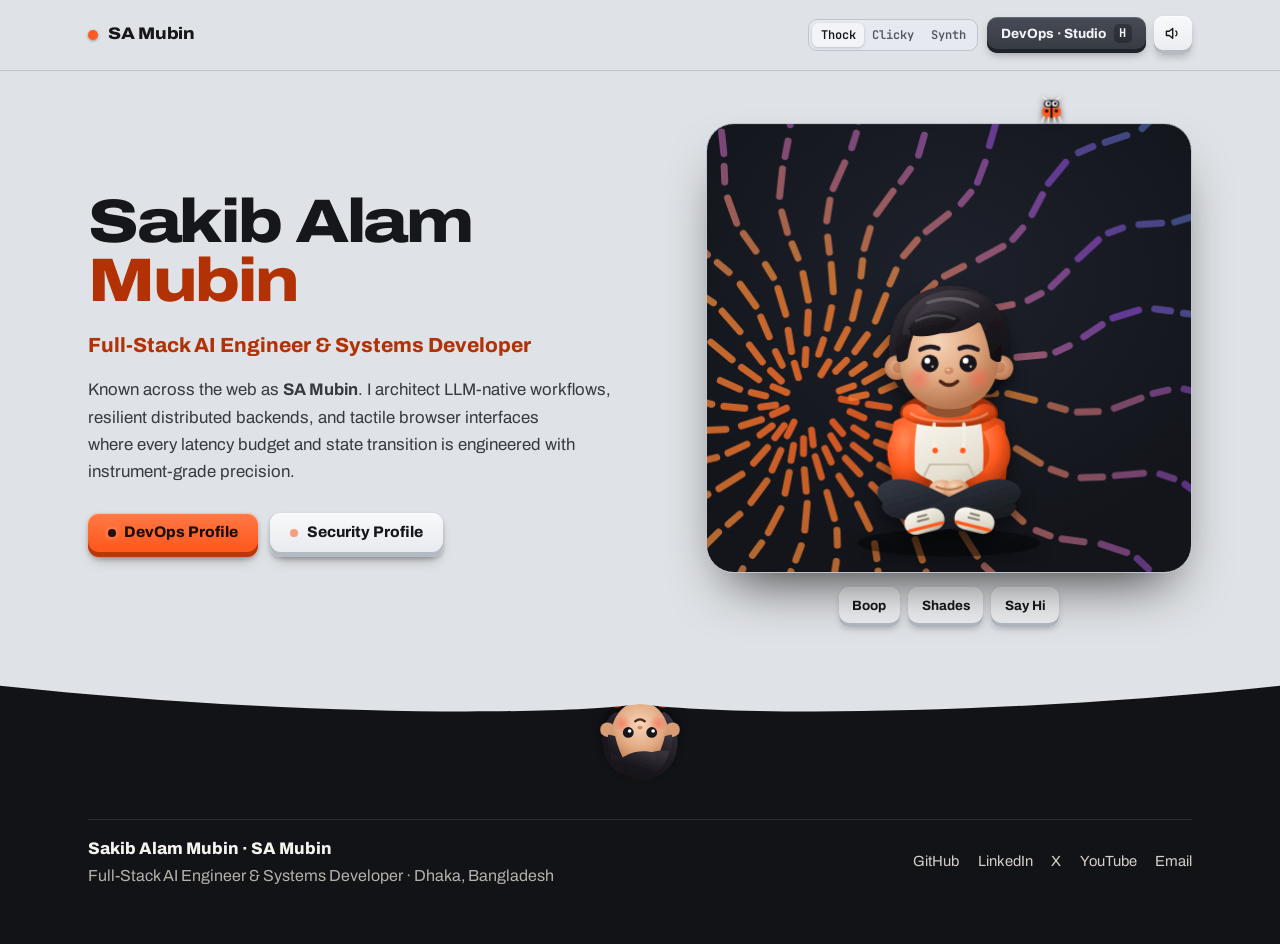
==== commit 94efcced: "Simplify avatar branch to single-page hero and footer" ====
--- a/index.html
+++ b/index.html
@@ -78,29 +78,6 @@
         <span>SA Mubin</span>
       </a>
 
-      <nav class="site-nav" aria-label="Primary">
-        <a href="#loadout">
-          <span data-show="dev">Stack</span>
-          <span data-show="hack">Arsenal</span>
-        </a>
-        <a href="#expertise">
-          <span data-show="dev">Expertise</span>
-          <span data-show="hack">Capabilities</span>
-        </a>
-        <a href="#projects">
-          <span data-show="dev">Projects</span>
-          <span data-show="hack">Operations</span>
-        </a>
-        <a href="#experience">
-          <span data-show="dev">Experience</span>
-          <span data-show="hack">Dossier</span>
-        </a>
-        <a href="#contact">
-          <span data-show="dev">Contact</span>
-          <span data-show="hack">Channel</span>
-        </a>
-      </nav>
-
       <div class="header-tools">
         <div class="switch-seg" role="group" aria-label="Mechanical switch acoustic profile">
           <button type="button" data-switch-profile="thock" aria-pressed="true" title="Linear POM Thock">Thock</button>
@@ -191,941 +168,6 @@
         </div>
       </div>
     </section>
-
-    <!-- 2. MERGED HANGING ICON-ONLY MECHANICAL KEYBOARD + EMBEDDED S-A-M-U-B-I-N KEYS -->
-    <section class="section section-alt" id="loadout" data-loadout>
-      <div class="wrap">
-        <div class="section-head">
-          <div>
-            <h2 data-loadout-title data-scramble>Key Stack in the Board</h2>
-            <p class="section-sub" data-loadout-sub>
-              Every keycap on this 3D mechanical board is a language, framework, AI pipeline, or cloud system I build with. Switch stack layers, click any keycap to inspect my stack, or yank the board to test the cable physics.
-            </p>
-          </div>
-        </div>
-
-        <div class="hanging-kb-rig" data-hanging-kb>
-          <!-- Dual Power Cables Stage (Both Left & Right identical cables; Left cable unplugs & swings when yanked) -->
-          <svg class="kb-cables" data-kb-cables aria-hidden="true">
-            <!-- Ceiling power outlet mounts on left and right -->
-            <rect class="power-mount" data-mount-l x="0" y="0" width="24" height="8" rx="3" />
-            <rect class="power-mount" data-mount-r x="0" y="0" width="24" height="8" rx="3" />
-
-            <!-- Left-side Power Cable (Unplugs on strong pull & swings freely with its USB-C tip) -->
-            <path class="cable-shadow" data-cable-l d="" />
-            <path class="cable-body" data-cable-l d="" />
-            <path class="cable-spec" data-cable-l d="" />
-
-            <!-- Unplugged Left USB-C Connector Tip (Visible at the end of the loose left cable when detached) -->
-            <g class="free-usb-plug" data-free-plug-l transform="translate(0,0)">
-              <rect class="free-usb-boot" x="-5.5" y="-2" width="11" height="8" rx="2" />
-              <rect class="free-usb-collar" x="-8" y="6" width="16" height="5" rx="1" />
-              <rect class="free-usb-housing" x="-12" y="11" width="24" height="12" rx="3" />
-              <rect class="free-usb-pin" x="-5" y="23" width="10" height="5" rx="1.5" />
-            </g>
-
-            <!-- Right-side Power Cable (Always 100% locked to right USB-C plug tip) -->
-            <path class="cable-shadow" data-cable-r d="" />
-            <path class="cable-body" data-cable-r d="" />
-            <path class="cable-spec" data-cable-r d="" />
-          </svg>
-
-          <!-- Realistic 3D Sculpted Mechanical Keyboard with One-Piece Molded Plastic Top Extension -->
-          <div class="kb-shell" data-kb-chassis title="Drag or pull hard to unplug left cable · Hover any keycap for tech name!">
-            <!-- Unified One-Piece Molded Plastic Chassis SVG (Seamless Fillets & Continuous Border) -->
-            <svg class="kb-case-svg" data-kb-case-svg aria-hidden="true">
-              <defs>
-                <linearGradient id="kbCaseGradDev" x1="0" y1="0" x2="0" y2="1">
-                  <stop offset="0%" stop-color="#f4f2ed" />
-                  <stop offset="22%" stop-color="#efece4" />
-                  <stop offset="76%" stop-color="#dcd8cf" />
-                  <stop offset="100%" stop-color="#bfb9ad" />
-                </linearGradient>
-                <linearGradient id="kbCaseGradHack" x1="0" y1="0" x2="0" y2="1">
-                  <stop offset="0%" stop-color="#2e171a" />
-                  <stop offset="24%" stop-color="#261215" />
-                  <stop offset="78%" stop-color="#180b0d" />
-                  <stop offset="100%" stop-color="#100708" />
-                </linearGradient>
-                <clipPath id="kbCaseClip">
-                  <path data-kb-case-clip d="" />
-                </clipPath>
-              </defs>
-              <path class="kb-case-lip" data-kb-case-lip d="" />
-              <path class="kb-case-body" data-kb-case-body d="" />
-              <path class="kb-case-spec" data-kb-case-spec clip-path="url(#kbCaseClip)" d="" />
-              <path class="kb-case-border" data-kb-case-border d="" />
-            </svg>
-
-            <!-- Recessed Upper Slot for Short, Clean Stack Switcher Buttons (Molded into the Same Plastic) -->
-            <div class="kb-top-extension">
-              <div class="kb-top-tabs" data-stack-pills role="tablist" aria-label="Technology Stack Categories"></div>
-            </div>
-
-            <!-- Left Bezel: Metal USB-C Power Port & Plug (Detaches when pulled hard) -->
-            <div class="kb-usb-port kb-usb-port--left" aria-hidden="true">
-              <div class="kb-usb-plug" data-plug-l>
-                <span class="usb-tip-anchor" data-usb-tip-l></span>
-                <span class="usb-boot"></span>
-                <span class="usb-collar"></span>
-                <span class="usb-housing">
-                  <span class="usb-led"></span>
-                </span>
-              </div>
-              <span class="kb-usb-socket" title="Left USB-C Socket"></span>
-            </div>
-
-            <!-- Right Bezel: Identical Metal USB-C Power Port & Plug (Always connected) -->
-            <div class="kb-usb-port kb-usb-port--right" aria-hidden="true">
-              <div class="kb-usb-plug" data-plug-r>
-                <span class="usb-tip-anchor" data-usb-tip-r></span>
-                <span class="usb-boot"></span>
-                <span class="usb-collar"></span>
-                <span class="usb-housing">
-                  <span class="usb-led"></span>
-                </span>
-              </div>
-              <span class="kb-usb-socket" title="Right USB-C Socket"></span>
-            </div>
-
-            <div class="kb-plate" data-loadout-board></div>
-            <div class="kb-hover-tip" data-kb-tip aria-hidden="true"></div>
-          </div>
-        </div>
-      </div>
-    </section>
-
-    <!-- 3. EXPERTISE SECTION: 4-CHANNEL ARCHITECTURAL BUS MATRIX -->
-    <section class="section" id="expertise">
-      <div class="wrap">
-        <div class="section-head">
-          <div>
-            <h2 data-show="dev" data-scramble>Core Engineering Expertise</h2>
-            <h2 data-show="hack" data-scramble>Offensive &amp; Defensive Capabilities</h2>
-            <p class="section-sub" data-show="dev">
-              Four interconnected architectural buses combining full-stack product velocity, agentic AI orchestration, resilient cloud infrastructure, and polyglot systems&nbsp;execution.
-            </p>
-            <p class="section-sub" data-show="hack">
-              Four adversarial security disciplines uniting manual penetration testing, automated reconnaissance, browser exploit simulation, and code-level vulnerability remediation.
-            </p>
-          </div>
-        </div>
-
-        <!-- Developer Mode Expertise Matrix -->
-        <div class="exp-matrix" data-show="dev">
-          <article class="exp-channel">
-            <div class="exp-ch-top">
-              <span class="exp-ch-id"><span class="exp-ch-led"></span>CH-01 // FULL-STACK ARCHITECTURE</span>
-              <span class="exp-ch-spec">LATENCY &lt; 50MS</span>
-            </div>
-            <div class="exp-ch-body">
-              <div>
-                <h3>End-to-End Web &amp; API Systems</h3>
-                <p>
-                  Designing high-concurrency web platforms across React, Next.js, TypeScript, Node.js, and Go. Strict end-to-end type contracts, REST &amp; streaming APIs, and zero-jank 60fps browser interfaces.
-                </p>
-              </div>
-              <div class="exp-ch-Schematic" aria-hidden="true">
-                <svg viewBox="0 0 64 52" width="64" height="52" fill="none" stroke="currentColor" stroke-width="1.8">
-                  <rect x="4" y="6" width="22" height="16" rx="3" />
-                  <rect x="38" y="6" width="22" height="16" rx="3" />
-                  <rect x="21" y="30" width="22" height="16" rx="3" />
-                  <path d="M26 14h12M15 22v16h6M49 22v16h-6" />
-                </svg>
-              </div>
-            </div>
-            <div class="exp-ch-foot">
-              <div class="index-meta">
-                <span class="tag">TypeScript</span>
-                <span class="tag">Next.js</span>
-                <span class="tag">Node.js</span>
-                <span class="tag">Go</span>
-              </div>
-            </div>
-          </article>
-
-          <article class="exp-channel">
-            <div class="exp-ch-top">
-              <span class="exp-ch-id"><span class="exp-ch-led"></span>CH-02 // AGENTIC AI &amp; LLM SYSTEMS</span>
-              <span class="exp-ch-spec">DETERMINISTIC RAG</span>
-            </div>
-            <div class="exp-ch-body">
-              <div>
-                <h3>LLM Orchestration &amp; Tool-Calling</h3>
-                <p>
-                  Building production AI agents, hybrid pgvector + BM25 retrieval pipelines, structured schema outputs, and streaming evaluation harnesses using Python, FastAPI, LangChain, and PyTorch.
-                </p>
-              </div>
-              <div class="exp-ch-Schematic" aria-hidden="true">
-                <svg viewBox="0 0 64 52" width="64" height="52" fill="none" stroke="currentColor" stroke-width="1.8">
-                  <circle cx="14" cy="26" r="7" />
-                  <circle cx="32" cy="12" r="6" />
-                  <circle cx="32" cy="40" r="6" />
-                  <circle cx="50" cy="26" r="7" />
-                  <path d="M20 22l7-7M20 30l7 7M37 15l7 7M37 37l7-7M21 26h22" />
-                </svg>
-              </div>
-            </div>
-            <div class="exp-ch-foot">
-              <div class="index-meta">
-                <span class="tag">Python</span>
-                <span class="tag">FastAPI</span>
-                <span class="tag">LangChain</span>
-                <span class="tag">pgvector</span>
-              </div>
-            </div>
-          </article>
-
-          <article class="exp-channel">
-            <div class="exp-ch-top">
-              <span class="exp-ch-id"><span class="exp-ch-led"></span>CH-03 // CLOUD &amp; DATA INFRASTRUCTURE</span>
-              <span class="exp-ch-spec">99.9% UPTIME BUS</span>
-            </div>
-            <div class="exp-ch-body">
-              <div>
-                <h3>Containerized &amp; Edge Deployment</h3>
-                <p>
-                  Architecting relational and document data layers (PostgreSQL, MongoDB, Redis), Docker container topologies, automated GitHub Actions CI/CD pipelines, and Cloudflare/Nginx edge routing.
-                </p>
-              </div>
-              <div class="exp-ch-Schematic" aria-hidden="true">
-                <svg viewBox="0 0 64 52" width="64" height="52" fill="none" stroke="currentColor" stroke-width="1.8">
-                  <ellipse cx="32" cy="12" rx="18" ry="6" />
-                  <path d="M14 12v26c0 3.3 8 6 18 6s18-2.7 18-6V12M14 25c0 3.3 8 6 18 6s18-2.7 18-6" />
-                </svg>
-              </div>
-            </div>
-            <div class="exp-ch-foot">
-              <div class="index-meta">
-                <span class="tag">PostgreSQL</span>
-                <span class="tag">Docker</span>
-                <span class="tag">Redis</span>
-                <span class="tag">Cloudflare</span>
-              </div>
-            </div>
-          </article>
-
-          <article class="exp-channel">
-            <div class="exp-ch-top">
-              <span class="exp-ch-id"><span class="exp-ch-led"></span>CH-04 // POLYGLOT &amp; SYSTEMS CRAFT</span>
-              <span class="exp-ch-spec">ZERO-BLOAT RUNTIME</span>
-            </div>
-            <div class="exp-ch-body">
-              <div>
-                <h3>Multi-Stack Agility &amp; Technical Specs</h3>
-                <p>
-                  Moving fluently from low-level C/C++ and Linux shell automation to modern TypeScript &amp; Python services, backed by clear architectural documentation and security-first code reviews.
-                </p>
-              </div>
-              <div class="exp-ch-Schematic" aria-hidden="true">
-                <svg viewBox="0 0 64 52" width="64" height="52" fill="none" stroke="currentColor" stroke-width="1.8">
-                  <polyline points="6,36 18,36 24,14 32,42 40,22 46,36 58,36" />
-                </svg>
-              </div>
-            </div>
-            <div class="exp-ch-foot">
-              <div class="index-meta">
-                <span class="tag">C / C++</span>
-                <span class="tag">Linux / Arch</span>
-                <span class="tag">System Design</span>
-                <span class="tag">Web Audio</span>
-              </div>
-            </div>
-          </article>
-        </div>
-
-        <!-- Ethical Hacker Mode Expertise Matrix -->
-        <div class="exp-matrix" data-show="hack">
-          <article class="exp-channel">
-            <div class="exp-ch-top">
-              <span class="exp-ch-id"><span class="exp-ch-led"></span>CH-01 // PENETRATION TESTING &amp; APPSEC</span>
-              <span class="exp-ch-spec">OWASP TOP 10</span>
-            </div>
-            <div class="exp-ch-body">
-              <div>
-                <h3>Manual Web &amp; API Exploitation</h3>
-                <p>
-                  Deep manual security assessments uncovering broken object-level authorization (BOLA/IDOR), authentication bypasses, injection vectors, and subtle multi-step business logic flaws.
-                </p>
-              </div>
-              <div class="exp-ch-Schematic" aria-hidden="true">
-                <svg viewBox="0 0 64 52" width="64" height="52" fill="none" stroke="currentColor" stroke-width="1.8">
-                  <path d="M32 6L12 14v14c0 11 8.5 18 20 21 11.5-3 20-10 20-21V14L32 6z" />
-                  <path d="M24 26l6 6 10-12" />
-                </svg>
-              </div>
-            </div>
-            <div class="exp-ch-foot">
-              <div class="index-meta">
-                <span class="tag">Burp Suite</span>
-                <span class="tag">OWASP ZAP</span>
-                <span class="tag">JWT / OAuth</span>
-                <span class="tag">SQLmap</span>
-              </div>
-            </div>
-          </article>
-
-          <article class="exp-channel">
-            <div class="exp-ch-top">
-              <span class="exp-ch-id"><span class="exp-ch-led"></span>CH-02 // RECON &amp; ATTACK SURFACE</span>
-              <span class="exp-ch-spec">ASSET TELEMETRY</span>
-            </div>
-            <div class="exp-ch-body">
-              <div>
-                <h3>Automated OSINT &amp; Network Mapping</h3>
-                <p>
-                  Chaining subdomain discovery, port/service fingerprinting, directory fuzzing, and packet inspection to expose forgotten staging endpoints and misconfigured cloud perimeters.
-                </p>
-              </div>
-              <div class="exp-ch-Schematic" aria-hidden="true">
-                <svg viewBox="0 0 64 52" width="64" height="52" fill="none" stroke="currentColor" stroke-width="1.8">
-                  <circle cx="32" cy="26" r="18" />
-                  <circle cx="32" cy="26" r="8" />
-                  <path d="M32 4v8m0 28v8M10 26h8m28 0h8" />
-                </svg>
-              </div>
-            </div>
-            <div class="exp-ch-foot">
-              <div class="index-meta">
-                <span class="tag">Nmap</span>
-                <span class="tag">Amass</span>
-                <span class="tag">ffuf</span>
-                <span class="tag">Wireshark</span>
-              </div>
-            </div>
-          </article>
-
-          <article class="exp-channel">
-            <div class="exp-ch-top">
-              <span class="exp-ch-id"><span class="exp-ch-led"></span>CH-03 // EXPLOIT SIMULATION &amp; LABS</span>
-              <span class="exp-ch-spec">LIVE SANDBOXES</span>
-            </div>
-            <div class="exp-ch-body">
-              <div>
-                <h3>Interactive Security Engineering Labs</h3>
-                <p>
-                  Designing browser-native exploitation simulators for Cross-Site Scripting (XSS) and Local File Inclusion (LFI) that visualize payload execution and defense-in-depth patching side-by-side.
-                </p>
-              </div>
-              <div class="exp-ch-Schematic" aria-hidden="true">
-                <svg viewBox="0 0 64 52" width="64" height="52" fill="none" stroke="currentColor" stroke-width="1.8">
-                  <rect x="6" y="8" width="52" height="36" rx="4" />
-                  <path d="M16 20l8 6-8 6M28 32h12" />
-                </svg>
-              </div>
-            </div>
-            <div class="exp-ch-foot">
-              <div class="index-meta">
-                <span class="tag">DOM XSS</span>
-                <span class="tag">Path Traversal</span>
-                <span class="tag">CSP</span>
-                <span class="tag">Sanitization</span>
-              </div>
-            </div>
-          </article>
-
-          <article class="exp-channel">
-            <div class="exp-ch-top">
-              <span class="exp-ch-id"><span class="exp-ch-led"></span>CH-04 // ADVISORIES &amp; REMEDIATION</span>
-              <span class="exp-ch-spec">CODE-LEVEL PATCH</span>
-            </div>
-            <div class="exp-ch-body">
-              <div>
-                <h3>Actionable Reports &amp; Hardened Code</h3>
-                <p>
-                  Translating complex exploit chains into clear CVSS-scored advisories, deterministic reproduction scripts, and drop-in pull requests that close vulnerabilities at the root cause.
-                </p>
-              </div>
-              <div class="exp-ch-Schematic" aria-hidden="true">
-                <svg viewBox="0 0 64 52" width="64" height="52" fill="none" stroke="currentColor" stroke-width="1.8">
-                  <path d="M14 12h36M14 26h24M14 40h30" />
-                  <circle cx="48" cy="26" r="5" />
-                </svg>
-              </div>
-            </div>
-            <div class="exp-ch-foot">
-              <div class="index-meta">
-                <span class="tag">Ghidra</span>
-                <span class="tag">Kali Linux</span>
-                <span class="tag">Root-Cause Fix</span>
-                <span class="tag">Threat Modeling</span>
-              </div>
-            </div>
-          </article>
-        </div>
-      </div>
-    </section>
-
-    <!-- 4. PROJECTS SECTION: VISUAL HARDWARE CARTRIDGE SHOWCASE -->
-    <section class="section section-alt" id="projects">
-      <div class="wrap">
-        <div class="section-head">
-          <div>
-            <h2 data-show="dev" data-scramble>Featured Engineering Projects</h2>
-            <h2 data-show="hack" data-scramble>Live Security Labs &amp; Red-Team Builds</h2>
-            <p class="section-sub" data-show="dev">
-              Focused full-stack platforms, AI orchestration engines, and zero-dependency interactive hardware rigs built from the ground up by <strong>Sakib Alam&nbsp;Mubin</strong>.
-            </p>
-            <p class="section-sub" data-show="hack">
-              Interactive client-side exploitation sandboxes, offensive recon toolchains, and AI red-teaming harnesses engineered by <strong>SA Mubin</strong>.
-            </p>
-          </div>
-
-          <a class="key" href="/work/">
-            <span data-show="dev">All Projects Archive</span>
-            <span data-show="hack">Full Operations Log</span>
-            <span class="kbd">→</span>
-          </a>
-        </div>
-
-        <!-- Developer Mode Projects Grid (4 Visual Cartridges) -->
-        <div class="proj-grid" data-show="dev">
-          <article class="proj-card">
-            <div class="proj-viewport">
-              <div class="proj-vp-bar">
-                <span>PRJ // 01 · AI ORCHESTRATOR</span>
-                <span>FASTAPI · PGVECTOR</span>
-              </div>
-              <svg class="proj-vp-art" viewBox="0 0 420 120" fill="none" stroke="currentColor" stroke-width="1.6" aria-hidden="true">
-                <rect x="12" y="18" width="96" height="84" rx="8" fill="currentColor" fill-opacity="0.08" />
-                <text x="26" y="46" fill="currentColor" font-family="monospace" font-size="11" stroke="none">QUERY_IN</text>
-                <text x="26" y="68" fill="currentColor" font-family="monospace" font-size="10" stroke="none" opacity="0.75">embed(1536)</text>
-                <path d="M108 60h44" stroke-dasharray="4 3" />
-                <rect x="152" y="12" width="116" height="96" rx="10" fill="currentColor" fill-opacity="0.14" />
-                <text x="170" y="42" fill="currentColor" font-family="monospace" font-size="11" stroke="none">LANGGRAPH ROUTER</text>
-                <text x="170" y="64" fill="currentColor" font-family="monospace" font-size="10" stroke="none" opacity="0.8">pgvector + BM25</text>
-                <text x="170" y="84" fill="currentColor" font-family="monospace" font-size="10" stroke="none" opacity="0.8">Schema Guard</text>
-                <path d="M268 60h44" stroke-dasharray="4 3" />
-                <rect x="312" y="18" width="96" height="84" rx="8" fill="currentColor" fill-opacity="0.08" />
-                <text x="326" y="48" fill="currentColor" font-family="monospace" font-size="11" stroke="none">STREAM_SSE</text>
-                <text x="326" y="70" fill="currentColor" font-family="monospace" font-size="10" stroke="none" opacity="0.75">28ms TTFT</text>
-              </svg>
-            </div>
-            <div class="proj-content">
-              <h3>Agentic RAG &amp; Function-Calling Orchestrator</h3>
-              <p>
-                Deterministic multi-agent routing pipeline with hybrid vector + keyword retrieval, strict Pydantic JSON schema validation, and real-time token&nbsp;telemetry.
-              </p>
-            </div>
-            <div class="proj-foot">
-              <div class="index-meta">
-                <span class="tag">Python</span>
-                <span class="tag">FastAPI</span>
-                <span class="tag">LangChain</span>
-                <span class="tag">pgvector</span>
-              </div>
-              <a class="key" href="/work/#rag-orchestrator">
-                <span>Specs</span>
-                <span class="kbd">→</span>
-              </a>
-            </div>
-          </article>
-
-          <article class="proj-card">
-            <div class="proj-viewport">
-              <div class="proj-vp-bar">
-                <span>PRJ // 02 · EDGE SAAS CORE</span>
-                <span>NEXT.JS · GO · REDIS</span>
-              </div>
-              <svg class="proj-vp-art" viewBox="0 0 420 120" fill="none" stroke="currentColor" stroke-width="1.6" aria-hidden="true">
-                <rect x="14" y="16" width="120" height="88" rx="8" fill="currentColor" fill-opacity="0.08" />
-                <text x="28" y="44" fill="currentColor" font-family="monospace" font-size="11" stroke="none">NEXT.JS APP</text>
-                <text x="28" y="66" fill="currentColor" font-family="monospace" font-size="10" stroke="none" opacity="0.75">RSC + Edge Auth</text>
-                <path d="M134 45h48M134 75h48" />
-                <rect x="182" y="16" width="104" height="88" rx="8" fill="currentColor" fill-opacity="0.14" />
-                <text x="198" y="46" fill="currentColor" font-family="monospace" font-size="11" stroke="none">GO WORKERS</text>
-                <text x="198" y="68" fill="currentColor" font-family="monospace" font-size="10" stroke="none" opacity="0.8">Redis Streams</text>
-                <path d="M286 60h34" />
-                <ellipse cx="362" cy="40" rx="42" ry="14" fill="currentColor" fill-opacity="0.1" />
-                <path d="M320 40v42c0 8 19 14 42 14s42-6 42-14V40" />
-              </svg>
-            </div>
-            <div class="proj-content">
-              <h3>High-Concurrency Next.js &amp; Go Edge Platform</h3>
-              <p>
-                Multi-tenant SaaS architecture pairing React Server Components with concurrent Go worker queues, Redis event streams, and fine-grained RBAC sessions.
-              </p>
-            </div>
-            <div class="proj-foot">
-              <div class="index-meta">
-                <span class="tag">Next.js</span>
-                <span class="tag">Go</span>
-                <span class="tag">Redis</span>
-                <span class="tag">Docker</span>
-              </div>
-              <a class="key" href="/work/#edge-platform">
-                <span>Case Study</span>
-                <span class="kbd">→</span>
-              </a>
-            </div>
-          </article>
-
-          <article class="proj-card">
-            <div class="proj-viewport">
-              <div class="proj-vp-bar">
-                <span>PRJ // 03 · HARDWARE PHYSICS RIG</span>
-                <span>60FPS SPRING · WEB AUDIO</span>
-              </div>
-              <svg class="proj-vp-art" viewBox="0 0 420 120" fill="none" stroke="currentColor" stroke-width="1.7" aria-hidden="true">
-                <path d="M210 0v32" stroke-width="3" />
-                <rect x="120" y="32" width="180" height="74" rx="12" fill="currentColor" fill-opacity="0.14" />
-                <rect x="136" y="46" width="30" height="22" rx="4" />
-                <rect x="174" y="46" width="30" height="22" rx="4" />
-                <rect x="212" y="46" width="30" height="22" rx="4" />
-                <rect x="250" y="46" width="30" height="22" rx="4" />
-                <rect x="136" y="74" width="30" height="22" rx="4" />
-                <rect x="174" y="74" width="30" height="22" rx="4" />
-                <rect x="212" y="74" width="30" height="22" rx="4" />
-                <rect x="250" y="74" width="30" height="22" rx="4" fill="currentColor" fill-opacity="0.35" />
-              </svg>
-            </div>
-            <div class="proj-content">
-              <h3>Suspended Hardware-Physics &amp; Switch Synth</h3>
-              <p>
-                Zero-dependency Hooke’s-law spring-damper cable rig and procedural Web Audio mechanical switch synthesizer (`Thock`, `Clicky`, `Synth`) running natively at&nbsp;60fps.
-              </p>
-            </div>
-            <div class="proj-foot">
-              <div class="index-meta">
-                <span class="tag">Vanilla JS</span>
-                <span class="tag">Web Audio API</span>
-                <span class="tag">Spring Physics</span>
-              </div>
-              <a class="key" href="/keypad/">
-                <span>Launch Rig</span>
-                <span class="kbd">↗</span>
-              </a>
-            </div>
-          </article>
-
-          <article class="proj-card">
-            <div class="proj-viewport">
-              <div class="proj-vp-bar">
-                <span>PRJ // 04 · 2.5D CHARACTER ENGINE</span>
-                <span>KINEMATICS · STATE MACHINE</span>
-              </div>
-              <svg class="proj-vp-art" viewBox="0 0 420 120" fill="none" stroke="currentColor" stroke-width="1.7" aria-hidden="true">
-                <circle cx="210" cy="48" r="24" fill="currentColor" fill-opacity="0.14" />
-                <path d="M174 106c4-24 18-34 36-34s32 10 36 34" />
-                <rect x="182" y="78" width="56" height="28" rx="5" fill="currentColor" fill-opacity="0.2" />
-                <path d="M40 60c25-28 55-28 80 0M300 60c25-28 55-28 80 0" stroke-dasharray="4 3" />
-              </svg>
-            </div>
-            <div class="proj-content">
-              <h3>Articulated Dual-Persona Avatar Rig</h3>
-              <p>
-                Interactive 2.5D character rig with damped cursor gaze tracking, chest breathing harmonics, laptop finger-typing kinematics, and two-handed hoodie morph choreography.
-              </p>
-            </div>
-            <div class="proj-foot">
-              <div class="index-meta">
-                <span class="tag">SVG Kinematics</span>
-                <span class="tag">60fps Loop</span>
-                <span class="tag">Rive Spec</span>
-              </div>
-              <a class="key" href="/avatar/">
-                <span>Avatar Lab</span>
-                <span class="kbd">↗</span>
-              </a>
-            </div>
-          </article>
-        </div>
-
-        <!-- Ethical Hacker Mode Projects Grid (4 Security Cartridges) -->
-        <div class="proj-grid" data-show="hack">
-          <article class="proj-card">
-            <div class="proj-viewport">
-              <div class="proj-vp-bar">
-                <span>LAB // 01 · LIVE BROWSER SANDBOX</span>
-                <span>REFLECTED · STORED · DOM XSS</span>
-              </div>
-              <svg class="proj-vp-art" viewBox="0 0 420 120" fill="none" stroke="currentColor" stroke-width="1.6" aria-hidden="true">
-                <rect x="16" y="16" width="174" height="88" rx="8" fill="currentColor" fill-opacity="0.12" />
-                <text x="30" y="44" fill="currentColor" font-family="monospace" font-size="11" stroke="none">&lt;svg onload=alert(1)&gt;</text>
-                <text x="30" y="68" fill="currentColor" font-family="monospace" font-size="10" stroke="none" opacity="0.8">Sink: innerHTML</text>
-                <path d="M190 60h40" stroke-dasharray="4 3" />
-                <rect x="230" y="16" width="174" height="88" rx="8" fill="currentColor" fill-opacity="0.18" />
-                <text x="246" y="44" fill="currentColor" font-family="monospace" font-size="11" stroke="none">CSP + CONTEXT ENCODE</text>
-                <text x="246" y="68" fill="currentColor" font-family="monospace" font-size="10" stroke="none" opacity="0.85"> Sink Neutralized [OK]</text>
-              </svg>
-            </div>
-            <div class="proj-content">
-              <h3>Interactive XSS Exploitation &amp; Defense Simulator</h3>
-              <p>
-                Live client-side security lab visualizing how Reflected, Stored, and DOM-based Cross-Site Scripting payloads execute across HTML/JS contexts—and how context-aware encoding and CSP block them.
-              </p>
-            </div>
-            <div class="proj-foot">
-              <div class="index-meta">
-                <span class="tag">XSS Vectors</span>
-                <span class="tag">DOM Sinks</span>
-                <span class="tag">CSP Defense</span>
-              </div>
-              <a class="key key--accent" href="https://thesamubin.github.io/interactive-xss-simulator/" target="_blank" rel="noopener">
-                <span>Launch XSS Lab</span>
-                <span class="kbd">↗</span>
-              </a>
-            </div>
-          </article>
-
-          <article class="proj-card">
-            <div class="proj-viewport">
-              <div class="proj-vp-bar">
-                <span>LAB // 02 · LIVE BROWSER SANDBOX</span>
-                <span>PATH TRAVERSAL · STREAM WRAPPERS</span>
-              </div>
-              <svg class="proj-vp-art" viewBox="0 0 420 120" fill="none" stroke="currentColor" stroke-width="1.6" aria-hidden="true">
-                <rect x="16" y="16" width="184" height="88" rx="8" fill="currentColor" fill-opacity="0.12" />
-                <text x="28" y="44" fill="currentColor" font-family="monospace" font-size="11" stroke="none">?page=../../../../etc/passwd</text>
-                <text x="28" y="68" fill="currentColor" font-family="monospace" font-size="10" stroke="none" opacity="0.8">php://filter/convert.base64</text>
-                <path d="M200 60h34" stroke-dasharray="4 3" />
-                <rect x="234" y="16" width="170" height="88" rx="8" fill="currentColor" fill-opacity="0.18" />
-                <text x="248" y="44" fill="currentColor" font-family="monospace" font-size="11" stroke="none">REALPATH + ALLOWLIST</text>
-                <text x="248" y="68" fill="currentColor" font-family="monospace" font-size="10" stroke="none" opacity="0.85">Traversal Blocked [OK]</text>
-              </svg>
-            </div>
-            <div class="proj-content">
-              <h3>Local File Inclusion (LFI) &amp; Path Traversal Simulator</h3>
-              <p>
-                Interactive training sandbox demonstrating dot-dot-slash traversal, URL double-encoding, null-byte injection, and PHP stream wrappers alongside canonical path allowlist remediation.
-              </p>
-            </div>
-            <div class="proj-foot">
-              <div class="index-meta">
-                <span class="tag">LFI / Traversal</span>
-                <span class="tag">PHP Wrappers</span>
-                <span class="tag">Allowlist Patch</span>
-              </div>
-              <a class="key key--accent" href="https://thesamubin.github.io/LFI-Simulator/" target="_blank" rel="noopener">
-                <span>Launch LFI Lab</span>
-                <span class="kbd">↗</span>
-              </a>
-            </div>
-          </article>
-
-          <article class="proj-card">
-            <div class="proj-viewport">
-              <div class="proj-vp-bar">
-                <span>OPS // 03 · RECON &amp; AUTH AUDITOR</span>
-                <span>BURP SUITE · JWT · OAUTH2</span>
-              </div>
-              <svg class="proj-vp-art" viewBox="0 0 420 120" fill="none" stroke="currentColor" stroke-width="1.6" aria-hidden="true">
-                <circle cx="90" cy="60" r="36" fill="currentColor" fill-opacity="0.12" />
-                <path d="M90 24v72M54 60h72" />
-                <path d="M126 60h58" />
-                <rect x="184" y="22" width="216" height="76" rx="8" fill="currentColor" fill-opacity="0.15" />
-                <text x="202" y="50" fill="currentColor" font-family="monospace" font-size="11" stroke="none">BOLA / IDOR / JWT_NONE_ALG</text>
-                <text x="202" y="74" fill="currentColor" font-family="monospace" font-size="10" stroke="none" opacity="0.8">Auth Boundary Matrix Verified</text>
-              </svg>
-            </div>
-            <div class="proj-content">
-              <h3>Web Recon &amp; Auth Boundary Hardening Playbook</h3>
-              <p>
-                Automated surface enumeration chaining Amass, Subfinder, and ffuf with manual Burp Suite authorization matrix testing to detect IDOR, privilege escalation, and token forgery.
-              </p>
-            </div>
-            <div class="proj-foot">
-              <div class="index-meta">
-                <span class="tag">Burp Suite</span>
-                <span class="tag">ffuf</span>
-                <span class="tag">OAuth / JWT</span>
-              </div>
-              <a class="key" href="/work/#labs">
-                <span>Read Dossier</span>
-                <span class="kbd">→</span>
-              </a>
-            </div>
-          </article>
-
-          <article class="proj-card">
-            <div class="proj-viewport">
-              <div class="proj-vp-bar">
-                <span>OPS // 04 · AI RED-TEAM HARNESS</span>
-                <span>PROMPT INJECTION · SANDBOXING</span>
-              </div>
-              <svg class="proj-vp-art" viewBox="0 0 420 120" fill="none" stroke="currentColor" stroke-width="1.6" aria-hidden="true">
-                <rect x="20" y="20" width="164" height="80" rx="8" fill="currentColor" fill-opacity="0.12" />
-                <text x="34" y="50" fill="currentColor" font-family="monospace" font-size="11" stroke="none">INDIRECT_INJECTION</text>
-                <text x="34" y="72" fill="currentColor" font-family="monospace" font-size="10" stroke="none" opacity="0.8">Untrusted RAG Chunk</text>
-                <path d="M184 60h52" stroke-dasharray="4 3" />
-                <rect x="236" y="20" width="164" height="80" rx="8" fill="currentColor" fill-opacity="0.18" />
-                <text x="252" y="50" fill="currentColor" font-family="monospace" font-size="11" stroke="none">TOOL CALL FIREWALL</text>
-                <text x="252" y="72" fill="currentColor" font-family="monospace" font-size="10" stroke="none" opacity="0.85">Schema Policy Enforced</text>
-              </svg>
-            </div>
-            <div class="proj-content">
-              <h3>Adversarial LLM &amp; RAG Prompt-Injection Harness</h3>
-              <p>
-                Security evaluation suite testing agentic LLM applications against indirect prompt injection, unauthorized tool execution, and cross-tenant vector context&nbsp;leakage.
-              </p>
-            </div>
-            <div class="proj-foot">
-              <div class="index-meta">
-                <span class="tag">LLM Security</span>
-                <span class="tag">Tool Guardrails</span>
-                <span class="tag">Python</span>
-              </div>
-              <a class="key" href="/work/#labs">
-                <span>Inspect</span>
-                <span class="kbd">→</span>
-              </a>
-            </div>
-          </article>
-        </div>
-      </div>
-    </section>
-
-    <!-- 5. EXPERIENCE SECTION: PCB SIGNAL-TRACE CAREER LEDGER -->
-    <section class="section" id="experience">
-      <div class="wrap">
-        <div class="section-head">
-          <div>
-            <h2 data-show="dev" data-scramble>Engineering Experience &amp; Track Record</h2>
-            <h2 data-show="hack" data-scramble>Security Operations &amp; Instruction Ledger</h2>
-            <p class="section-sub" data-show="dev">
-              Hands-on track record building production full-stack software, AI agent pipelines, and developer tools as <strong>Sakib Alam Mubin</strong> (<strong>SA Mubin</strong>).
-            </p>
-            <p class="section-sub" data-show="hack">
-              Operational background in ethical hacking, vulnerability assessment, and interactive security instruction as <strong>Sakib Alam Mubin</strong> (<strong>SA Mubin</strong>).
-            </p>
-          </div>
-        </div>
-
-        <!-- Developer Mode Experience Ledger -->
-        <div class="ledger-enclosure" data-show="dev">
-          <article class="ledger-row">
-            <div class="ledger-time">
-              <span class="ledger-period"><span class="ledger-node"></span>ACTIVE // PRESENT</span>
-              <span class="ledger-org">Independent &amp; Client Systems</span>
-            </div>
-            <div class="ledger-main">
-              <h3>Full-Stack AI Engineer &amp; Systems Developer</h3>
-              <p>
-                Architecting end-to-end LLM/RAG applications, FastAPI &amp; Node.js microservices, and high-performance Next.js interfaces with strict end-to-end TypeScript contracts and low-latency edge caching.
-              </p>
-            </div>
-            <div class="index-meta">
-              <span class="tag">TypeScript</span>
-              <span class="tag">Next.js</span>
-              <span class="tag">Python</span>
-              <span class="tag">FastAPI</span>
-            </div>
-          </article>
-
-          <article class="ledger-row">
-            <div class="ledger-time">
-              <span class="ledger-period"><span class="ledger-node"></span>PRODUCTION BUILDS</span>
-              <span class="ledger-org">Full-Stack Web &amp; Cloud</span>
-            </div>
-            <div class="ledger-main">
-              <h3>Backend &amp; Distributed Systems Engineering</h3>
-              <p>
-                Engineered multi-tenant REST APIs, PostgreSQL &amp; MongoDB schemas, Redis job queues, and Dockerized Linux deployments backed by automated GitHub Actions pipelines.
-              </p>
-            </div>
-            <div class="index-meta">
-              <span class="tag">Go</span>
-              <span class="tag">PostgreSQL</span>
-              <span class="tag">Docker</span>
-              <span class="tag">Linux</span>
-            </div>
-          </article>
-
-          <article class="ledger-row">
-            <div class="ledger-time">
-              <span class="ledger-period"><span class="ledger-node"></span>OPEN-SOURCE LABS</span>
-              <span class="ledger-org">GitHub · @thesamubin</span>
-            </div>
-            <div class="ledger-main">
-              <h3>Creator of Interactive Browser Instruments &amp; Security Simulators</h3>
-              <p>
-                Authored zero-dependency browser tools, hardware-physics UI rigs, and interactive educational sandboxes used by developers to master secure coding and frontend&nbsp;mechanics.
-              </p>
-            </div>
-            <div class="index-meta">
-              <span class="tag">Vanilla ES Modules</span>
-              <span class="tag">Web Audio</span>
-              <span class="tag">Open Source</span>
-            </div>
-          </article>
-        </div>
-
-        <!-- Ethical Hacker Mode Experience Ledger -->
-        <div class="ledger-enclosure" data-show="hack">
-          <article class="ledger-row">
-            <div class="ledger-time">
-              <span class="ledger-period"><span class="ledger-node"></span>RED / BLUE OPS</span>
-              <span class="ledger-org">Application Security</span>
-            </div>
-            <div class="ledger-main">
-              <h3>Cybersecurity Specialist &amp; Ethical Hacker</h3>
-              <p>
-                Conducting manual penetration testing, attack-surface reconnaissance, authentication/session boundary audits, and code-level remediation across modern web and API stacks.
-              </p>
-            </div>
-            <div class="index-meta">
-              <span class="tag">Burp Suite</span>
-              <span class="tag">OWASP Top 10</span>
-              <span class="tag">Nmap</span>
-              <span class="tag">Kali Linux</span>
-            </div>
-          </article>
-
-          <article class="ledger-row">
-            <div class="ledger-time">
-              <span class="ledger-period"><span class="ledger-node"></span>SECURITY INSTRUCTOR</span>
-              <span class="ledger-org">Interactive Training Labs</span>
-            </div>
-            <div class="ledger-main">
-              <h3>Author of Live XSS &amp; LFI Exploitation Simulators</h3>
-              <p>
-                Built and published interactive browser exploitation labs (`interactive-xss-simulator` and `LFI-Simulator`) to train students and engineers in real-world payload mechanics and defensive patching.
-              </p>
-            </div>
-            <div class="index-meta">
-              <span class="tag">XSS Lab</span>
-              <span class="tag">LFI Lab</span>
-              <span class="tag">Defensive Coding</span>
-            </div>
-          </article>
-
-          <article class="ledger-row">
-            <div class="ledger-time">
-              <span class="ledger-period"><span class="ledger-node"></span>RESEARCH &amp; CTF</span>
-              <span class="ledger-org">Continuous Advisories</span>
-            </div>
-            <div class="ledger-main">
-              <h3>Vulnerability Research, Reverse Engineering &amp; AI Red-Teaming</h3>
-              <p>
-                Investigating binary/protocol behavior with Ghidra and Wireshark, auditing LLM tool-calling pipelines against indirect prompt injection, and documenting reproducible mitigation guides.
-              </p>
-            </div>
-            <div class="index-meta">
-              <span class="tag">Ghidra</span>
-              <span class="tag">Wireshark</span>
-              <span class="tag">LLM Red-Team</span>
-            </div>
-          </article>
-        </div>
-      </div>
-    </section>
-
-    <!-- 6. CONTACT SECTION: DIRECT FREQUENCY DISPATCH CONSOLE -->
-    <section class="section section-alt" id="contact">
-      <div class="wrap">
-        <div class="section-head">
-          <div>
-            <h2 data-show="dev" data-scramble>Direct Frequency &amp; Dispatch Console</h2>
-            <h2 data-show="hack" data-scramble>Encrypted Comms &amp; Audit Channel</h2>
-            <p class="section-sub" data-show="dev">
-              Initiate a full-stack AI build, system architecture review, or engineering collaboration directly with <strong>Sakib Alam Mubin</strong> (<strong>SA Mubin</strong>).
-            </p>
-            <p class="section-sub" data-show="hack">
-              Open a direct line with <strong>Sakib Alam Mubin</strong> (<strong>SA Mubin</strong>) for penetration testing, application security audits, or ethical hacking training.
-            </p>
-          </div>
-        </div>
-
-        <div class="dispatch-console">
-          <!-- Left Bay: Direct Frequency Readout & Patch-Bay Social Keys -->
-          <div class="dispatch-bay">
-            <div>
-              <h3>Primary Transmission Line</h3>
-              <p class="index-desc" style="margin-top:0.35rem;">
-                Copy the direct address below or patch into any verified <code>@thesamubin</code> / <code>@samubin</code> network node.
-              </p>
-            </div>
-
-            <div class="freq-readout">
-              <span class="freq-label">CHANNEL // 01 · DHAKA (UTC+6) · SLA &lt; 24H</span>
-              <span class="freq-addr">hello@samubin.com</span>
-            </div>
-
-            <div class="keys">
-              <button class="key key--accent" type="button" data-copy-email="hello@samubin.com">
-                <span>Copy hello@samubin.com</span>
-                <span class="kbd">⌘C</span>
-              </button>
-              <a class="key" href="mailto:hello@samubin.com">
-                <span>Launch Mail Client</span>
-                <span class="kbd">↗</span>
-              </a>
-            </div>
-
-            <div class="patch-grid" aria-label="Verified social nodes">
-              <a class="patch-key" href="https://github.com/thesamubin" target="_blank" rel="noopener">
-                <span class="patch-key-left">
-                  <svg class="patch-ico" viewBox="0 0 24 24" fill="currentColor" aria-hidden="true">
-                    <path d="M12 2a10 10 0 0 0-3.16 19.49c.5.09.68-.22.68-.48v-1.7c-2.78.6-3.37-1.34-3.37-1.34-.45-1.16-1.11-1.47-1.11-1.47-.91-.62.07-.61.07-.61 1 .07 1.53 1.03 1.53 1.03.89 1.52 2.34 1.08 2.91.83.09-.65.35-1.09.63-1.34-2.22-.25-4.56-1.11-4.56-4.94 0-1.09.39-1.98 1.03-2.68-.1-.25-.45-1.27.1-2.64 0 0 .84-.27 2.75 1.02a9.58 9.58 0 0 1 5 0c1.91-1.29 2.75-1.02 2.75-1.02.55 1.37.2 2.39.1 2.64.64.7 1.03 1.59 1.03 2.68 0 3.84-2.34 4.68-4.57 4.93.36.31.68.92.68 1.85v2.75c0 .27.18.58.69.48A10 10 0 0 0 12 2z"/>
-                  </svg>
-                  <span>GitHub · @thesamubin</span>
-                </span>
-                <span>↗</span>
-              </a>
-              <a class="patch-key" href="https://www.linkedin.com/in/samubin/" target="_blank" rel="noopener">
-                <span class="patch-key-left">
-                  <svg class="patch-ico" viewBox="0 0 24 24" fill="currentColor" aria-hidden="true">
-                    <path d="M19 3a2 2 0 0 1 2 2v14a2 2 0 0 1-2 2H5a2 2 0 0 1-2-2V5a2 2 0 0 1 2-2h14m-.5 15.5v-5.3a3.26 3.26 0 0 0-3.26-3.26c-.85 0-1.84.52-2.28 1.3v-1.11h-2.79v8.37h2.79v-4.93c0-.77.62-1.4 1.39-1.4a1.4 1.4 0 0 1 1.4 1.4v4.93h2.75M6.88 8.56a1.68 1.68 0 0 0 1.68-1.68c0-.93-.75-1.69-1.68-1.69a1.69 1.69 0 0 0-1.69 1.69c0 .93.76 1.68 1.69 1.68m1.39 9.94v-8.37H5.5v8.37h2.77z"/>
-                  </svg>
-                  <span>LinkedIn · /in/samubin</span>
-                </span>
-                <span>↗</span>
-              </a>
-              <a class="patch-key" href="https://x.com/thesamubin" target="_blank" rel="noopener">
-                <span class="patch-key-left">
-                  <svg class="patch-ico" viewBox="0 0 24 24" fill="currentColor" aria-hidden="true">
-                    <path d="M18.24 2.25h3.31l-7.23 8.26 8.5 11.24H16.17l-5.21-6.82-5.97 6.82H1.68l7.73-8.84L1.25 2.25H8.08l4.71 6.23 5.45-6.23zm-1.16 17.52h1.83L7.08 4.13H5.12l11.96 15.64z"/>
-                  </svg>
-                  <span>X · @thesamubin</span>
-                </span>
-                <span>↗</span>
-              </a>
-              <a class="patch-key" href="https://www.youtube.com/@thesamubin" target="_blank" rel="noopener">
-                <span class="patch-key-left">
-                  <svg class="patch-ico" viewBox="0 0 24 24" fill="currentColor" aria-hidden="true">
-                    <path d="M21.58 7.19a2.51 2.51 0 0 0-1.77-1.77C18.25 5 12 5 12 5s-6.25 0-7.81.42a2.51 2.51 0 0 0-1.77 1.77C2 8.75 2 12 2 12s0 3.25.42 4.81a2.51 2.51 0 0 0 1.77 1.77C5.75 19 12 19 12 19s6.25 0 7.81-.42a2.51 2.51 0 0 0 1.77-1.77C22 15.25 22 12 22 12s0-3.25-.42-4.81zM10 15V9l5.2 3-5.2 3z"/>
-                  </svg>
-                  <span>YouTube · @thesamubin</span>
-                </span>
-                <span>↗</span>
-              </a>
-            </div>
-          </div>
-
-          <!-- Right Bay: Mode-Aware Quick Dispatch Transmitter -->
-          <div class="dispatch-bay">
-            <h3>Quick Dispatch Transmitter</h3>
-            <form data-contact-form>
-              <div class="chip-row" role="group" aria-label="Mission scope">
-                <button class="chip" type="button" data-scope-chip="Full-Stack / AI Project" aria-pressed="true">Full-Stack / AI</button>
-                <button class="chip" type="button" data-scope-chip="Security Audit / Pentest" aria-pressed="false">Security Audit</button>
-                <button class="chip" type="button" data-scope-chip="System Architecture / Advisory" aria-pressed="false">Architecture &amp; Advisory</button>
-              </div>
-
-              <div class="composer-field">
-                <label for="home-contact-name">Your Name</label>
-                <input id="home-contact-name" name="name" type="text" required placeholder="Ada Lovelace" />
-              </div>
-
-              <div class="composer-field">
-                <label for="home-contact-email">Reply-To Email</label>
-                <input id="home-contact-email" name="email" type="email" required placeholder="ada@domain.com" />
-              </div>
-
-              <div class="composer-field">
-                <label for="home-contact-msg">Mission Brief &amp; Timeline</label>
-                <textarea id="home-contact-msg" name="message" rows="3" required placeholder="Target architecture, security scope, or timeline..."></textarea>
-              </div>
-
-              <button class="key key--accent" type="submit">
-                <span>Transmit Dispatch</span>
-                <span class="kbd">↵</span>
-              </button>
-            </form>
-          </div>
-        </div>
-      </div>
-    </section>
   </main>
 
   <footer class="site-footer">
@@ -1147,16 +189,12 @@
           <p data-show="hack">Cybersecurity Specialist · Ethical Hacker &amp; Security Instructor</p>
         </div>
 
-        <nav class="footer-links" aria-label="Footer navigation and social profiles">
-          <a href="#loadout">Stack / Arsenal</a>
-          <a href="#expertise">Expertise</a>
-          <a href="#projects">Projects</a>
-          <a href="#experience">Experience</a>
-          <a href="#contact">Contact</a>
-          <a href="/work/">Archive</a>
-          <a href="/about/">About</a>
-          <a href="/avatar/">Avatar Rig</a>
-          <a href="/keypad/">Keypad Rig</a>
+        <nav class="footer-links" aria-label="Verified social profiles">
+          <a href="https://github.com/thesamubin" target="_blank" rel="noopener">GitHub</a>
+          <a href="https://www.linkedin.com/in/samubin/" target="_blank" rel="noopener">LinkedIn</a>
+          <a href="https://x.com/thesamubin" target="_blank" rel="noopener">X</a>
+          <a href="https://www.youtube.com/@thesamubin" target="_blank" rel="noopener">YouTube</a>
+          <a href="mailto:hello@samubin.com">Email</a>
         </nav>
       </div>
     </div>
--- a/assets/css/site.css
+++ b/assets/css/site.css
@@ -170,6 +170,8 @@
 
 main {
   flex: 1;
+  display: flex;
+  align-items: center;
 }
 
 /* Lights-out brief dip when pulling hoodie up */
@@ -784,8 +786,8 @@
 /* ---------- 8. Hero Section & Articulated Teenage Cartoon Avatar ---------- */
 .hero {
   position: relative;
+  width: 100%;
   padding: 52px 0 44px;
-  border-bottom: 1px solid var(--line);
 }
 
 .hero-grid {
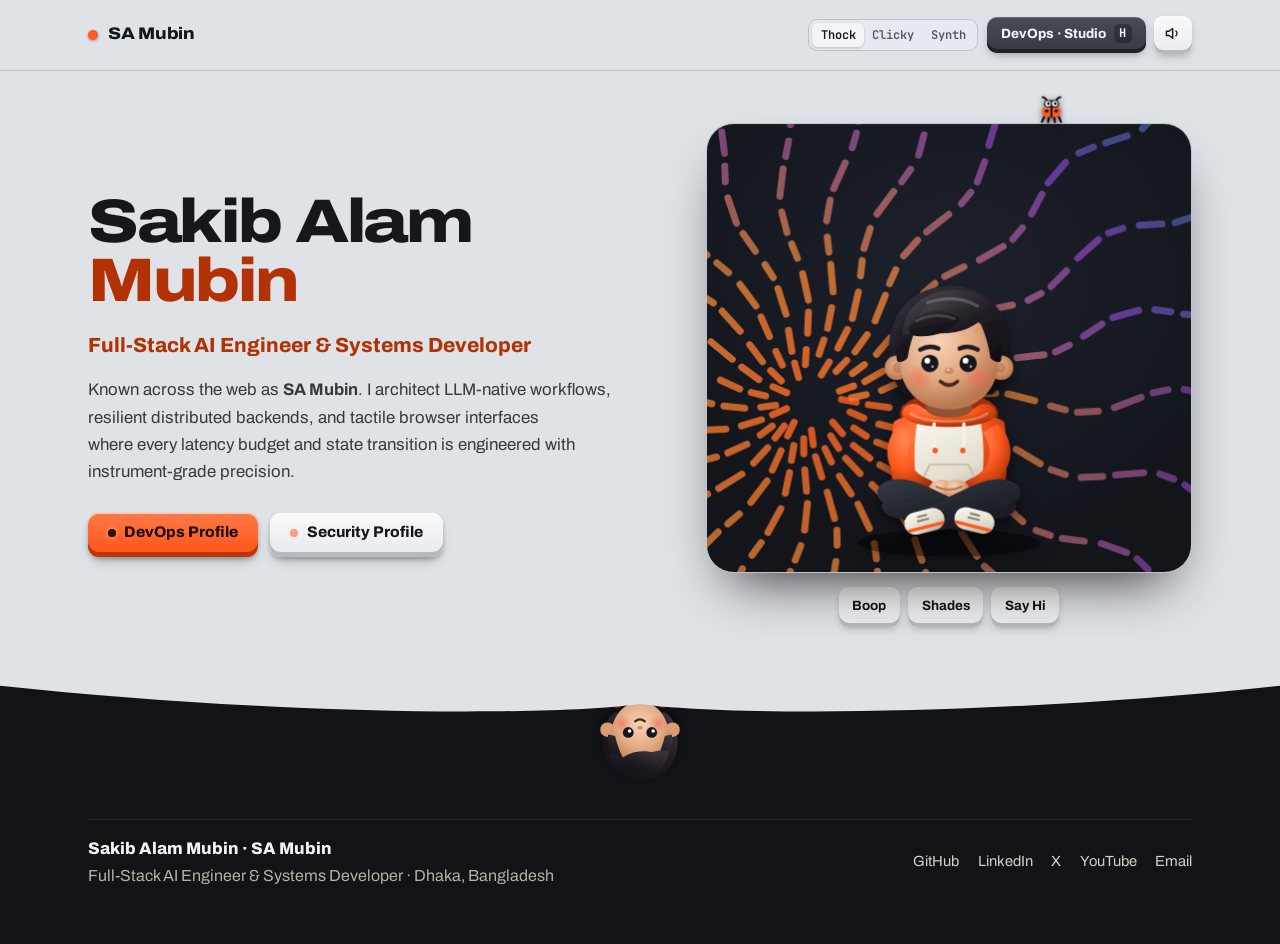
==== commit 0c7c2fa0: "Fix UI/UX polish issues on single-page avatar branch" ====
--- a/index.html
+++ b/index.html
@@ -173,7 +173,8 @@
   <footer class="site-footer">
     <div class="footer-seam">
       <svg class="footer-seam-wave" viewBox="0 0 1440 76" preserveAspectRatio="none" aria-hidden="true">
-        <path d="M0,0 L1440,0 L1440,26 C1120,76 820,76 720,56 C620,76 320,76 0,26 Z" />
+        <path class="footer-seam-fill" d="M0,0 L1440,0 L1440,26 C1120,76 820,76 720,56 C620,76 320,76 0,26 Z" />
+        <path class="footer-seam-edge" d="M0,26 C320,76 620,76 720,56 C820,76 1120,76 1440,26" />
       </svg>
       <button class="peeker" type="button" data-peeker aria-label="Peek at Sakib Alam Mubin hanging upside down">
         <span class="peeker-art" data-peeker-art></span>
--- a/assets/css/site.css
+++ b/assets/css/site.css
@@ -845,6 +845,15 @@
   display: grid;
   place-items: end center;
   user-select: none;
+  transition: border-color 320ms var(--ease-out), box-shadow 320ms var(--ease-out);
+}
+
+html[data-mode="hack"] .avatar-stage {
+  background: radial-gradient(85% 80% at 50% 34%, #241013 0%, #12080a 78%);
+  border-color: var(--line-strong);
+  box-shadow:
+    inset 0 1px 0 rgba(255, 110, 99, 0.12),
+    0 28px 56px -24px rgba(0, 0, 0, 0.9);
 }
 
 .avatar-stage--compact {
@@ -893,11 +902,48 @@
 .av-head,
 .av-face,
 .av-hair-front,
+.av-hood-back,
+.av-hood-canopy,
+.av-ears,
+.av-hair-back,
 .av-body,
 .av-root {
   transform-box: fill-box;
   transform-origin: center;
   will-change: transform;
+}
+
+/* Pulled-up hood state (active when Darkroom / Hacker mode is enabled) */
+.av-hood-back,
+.av-hood-canopy {
+  opacity: 0;
+  transform: translateY(-6px) scale(0.96);
+  pointer-events: none;
+  transition: opacity 280ms var(--ease-out), transform 320ms var(--ease-out);
+}
+
+.av-ears,
+.av-hair-back {
+  transition: opacity 220ms var(--ease-out);
+}
+
+.av-hair-front {
+  transition: transform 280ms var(--ease-out);
+}
+
+html[data-mode="hack"] .av-hood-back,
+html[data-mode="hack"] .av-hood-canopy {
+  opacity: 1;
+  transform: translateY(0) scale(1);
+}
+
+html[data-mode="hack"] .av-ears,
+html[data-mode="hack"] .av-hair-back {
+  opacity: 0;
+}
+
+html[data-mode="hack"] .av-hair-front {
+  transform: translateY(6px) scale(0.92);
 }
 
 /* Avatar facial expression states */
@@ -1035,6 +1081,16 @@
   box-shadow: inset 0 -1px 0 var(--cap-daily-side);
 }
 
+.dock-btn[aria-pressed="true"] {
+  color: var(--accent-ink);
+  background: linear-gradient(180deg, var(--accent), var(--accent-side));
+  transform: translateY(1.5px);
+  box-shadow:
+    inset 0 2px 4px rgba(0, 0, 0, 0.28),
+    inset 0 -2px 0 var(--accent-side),
+    0 2px 6px -2px rgba(0, 0, 0, 0.35);
+}
+
 .dock-btn--hood {
   color: var(--accent-ink);
   background: linear-gradient(180deg, #ff7a47, var(--accent));
@@ -1055,11 +1111,19 @@
 }
 
 @media (max-width: 900px) {
+  .hero {
+    padding: 28px 0 36px;
+  }
   .hero-grid {
     grid-template-columns: 1fr;
-  }
-  .avatar-col {
-    order: -1;
+    gap: 1.75rem;
+  }
+  .avatar-stage {
+    max-width: 380px;
+  }
+  .dock-btn {
+    min-height: 44px;
+    padding: 0.55rem 0.95rem 0.72rem;
   }
 }
 
@@ -2631,8 +2695,8 @@
 }
 
 html[data-mode="hack"] .site-footer {
-  background: #070405;
-  color: #a89089;
+  background: #140b0d;
+  color: #b89f98;
 }
 
 .footer-seam {
@@ -2653,9 +2717,22 @@
   pointer-events: none;
 }
 
-.footer-seam-wave path {
+.footer-seam-wave .footer-seam-fill,
+.footer-seam-wave path:not(.footer-seam-edge) {
   fill: var(--ground);
   transition: fill 480ms var(--ease-out);
+}
+
+.footer-seam-wave .footer-seam-edge {
+  fill: none;
+  stroke: transparent;
+  stroke-width: 1.5px;
+  vector-effect: non-scaling-stroke;
+  transition: stroke 480ms var(--ease-out);
+}
+
+html[data-mode="hack"] .footer-seam-wave .footer-seam-edge {
+  stroke: #5e3036;
 }
 
 .peeker {
@@ -2861,7 +2938,14 @@
   z-index: 30;
   width: 34px;
   height: 30px;
+  color: #23262d;
+  --bug-wing-edge: #23262d;
   pointer-events: none;
+}
+
+html[data-mode="hack"] .bug-wrap {
+  color: #ece8df;
+  --bug-wing-edge: #1a1a1c;
 }
 
 .bug {
@@ -2982,13 +3066,19 @@
   font-weight: 720;
   line-height: 1.25;
   white-space: nowrap;
-  max-width: min(270px, 86vw);
+  max-width: min(270px, calc(100vw - 32px));
   overflow: hidden;
   text-overflow: ellipsis;
   opacity: 0;
   transition: opacity 160ms var(--ease-out), transform 200ms var(--ease-out);
 }
 
+.bug-bubble.is-below {
+  bottom: auto;
+  top: calc(100% + 8px);
+  transform: translate3d(calc(-50% + var(--b-shift, 0px)), -6px, 0);
+}
+
 .bug-bubble.is-on {
   opacity: 1;
   transform: translate3d(calc(-50% + var(--b-shift, 0px)), 0, 0);
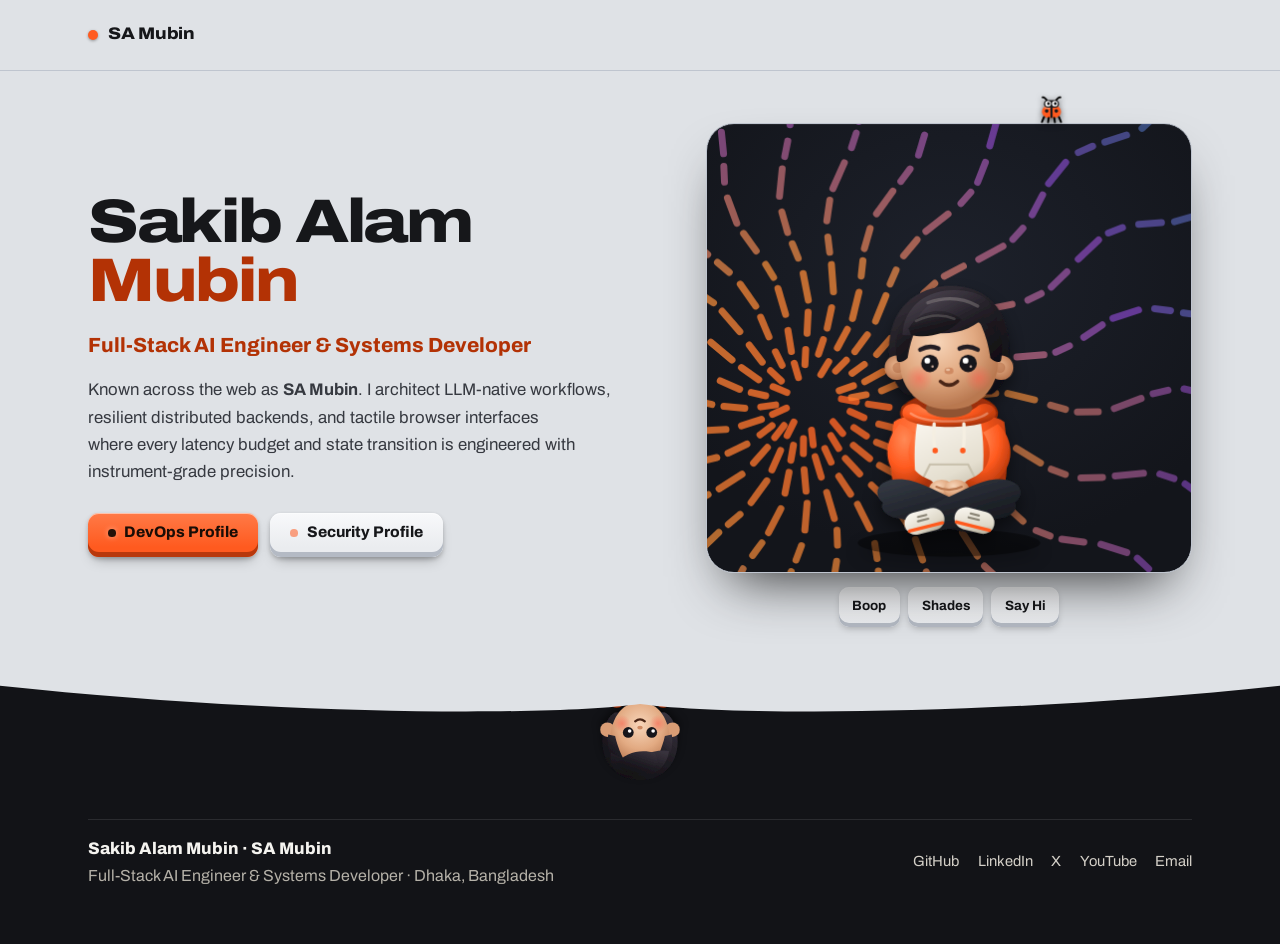
==== commit 4d8081fc: "Keep only SA Mubin brand in header on avatar branch" ====
--- a/index.html
+++ b/index.html
@@ -77,31 +77,6 @@
         <span class="brand-led" aria-hidden="true"></span>
         <span>SA Mubin</span>
       </a>
-
-      <div class="header-tools">
-        <div class="switch-seg" role="group" aria-label="Mechanical switch acoustic profile">
-          <button type="button" data-switch-profile="thock" aria-pressed="true" title="Linear POM Thock">Thock</button>
-          <button type="button" data-switch-profile="clicky" aria-pressed="false" title="Tactile Box Jade Click">Clicky</button>
-          <button type="button" data-switch-profile="synth" aria-pressed="false" title="Sub-bass Cyber Synth">Synth</button>
-        </div>
-
-        <button class="mode-switch" type="button" data-mode-toggle aria-pressed="false" title="Pull hoodie up / down (Shortcut: H)">
-          <span data-mode-label>Hoodie Down · Dev</span>
-          <span class="mode-kbd">H</span>
-        </button>
-
-        <button class="tool" type="button" data-sound-toggle aria-pressed="true" aria-label="Mute keyboard and UI sound" title="Toggle mechanical audio">
-          <svg class="ico-on" viewBox="0 0 24 24" width="18" height="18" fill="none" stroke="currentColor" stroke-width="2" stroke-linecap="round" stroke-linejoin="round" aria-hidden="true">
-            <path d="M11 5L6 9H2v6h4l5 4V5z"/>
-            <path d="M15.54 8.46a5 5 0 0 1 0 7.07"/>
-          </svg>
-          <svg class="ico-off" viewBox="0 0 24 24" width="18" height="18" fill="none" stroke="currentColor" stroke-width="2" stroke-linecap="round" stroke-linejoin="round" aria-hidden="true">
-            <path d="M11 5L6 9H2v6h4l5 4V5z"/>
-            <path d="M22 9l-6 6"/>
-            <path d="M16 9l6 6"/>
-          </svg>
-        </button>
-      </div>
     </div>
   </header>
 
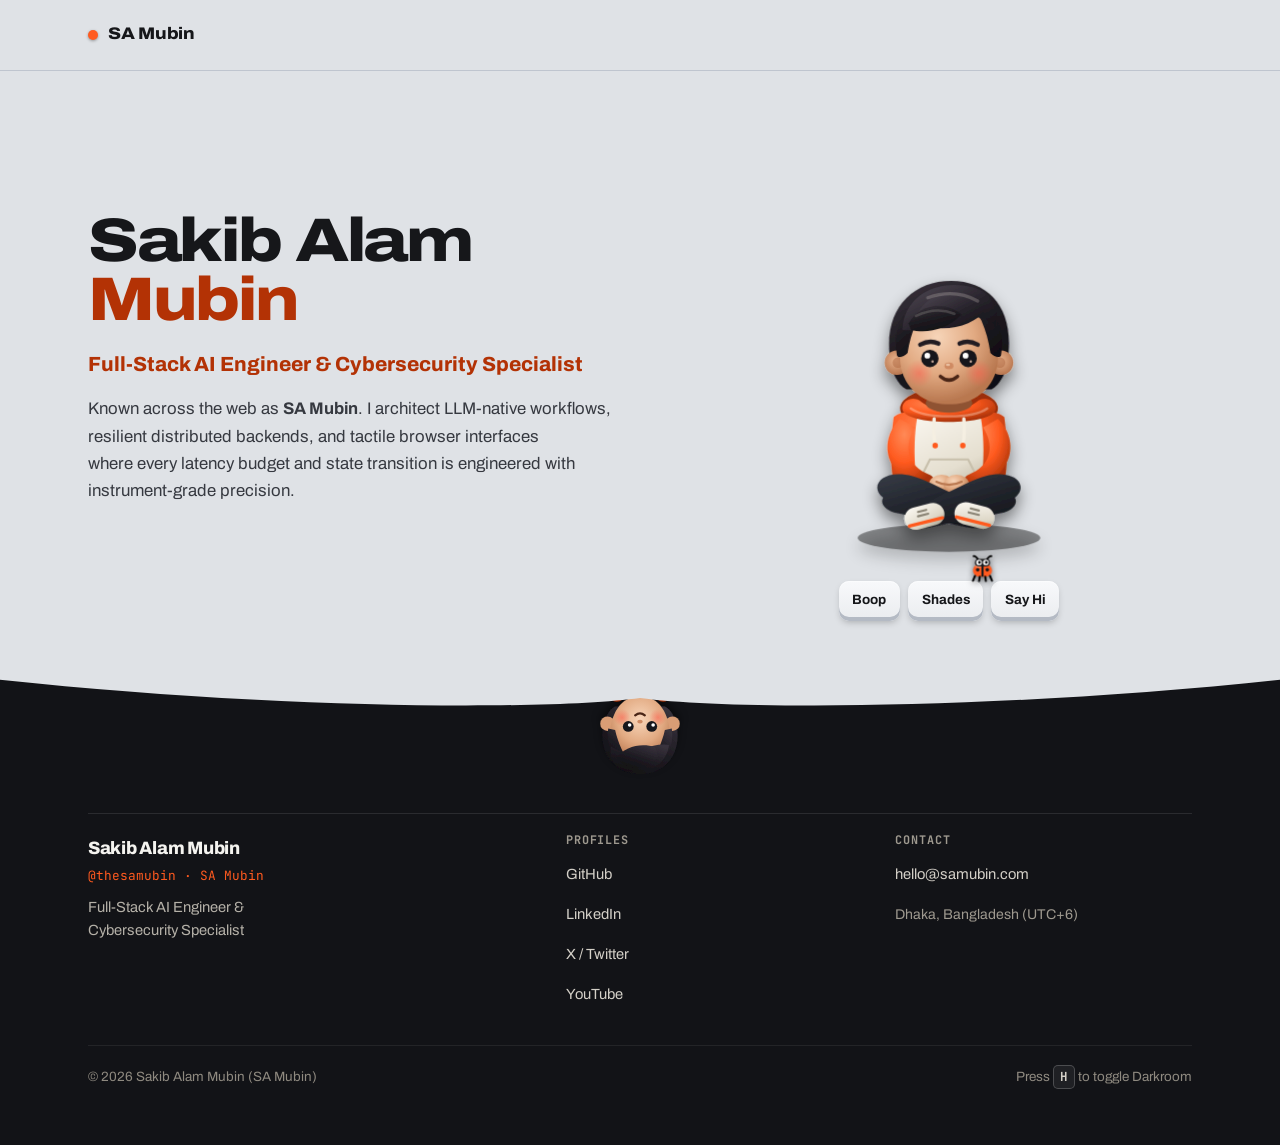
==== commit bb1b4cd8: "Simplify hero, remove avatar background/badge/skip-link, organize footer" ====
--- a/index.html
+++ b/index.html
@@ -69,8 +69,6 @@
   </script>
 </head>
 <body data-page="home">
-  <a class="skip-link" href="#main">Skip to main content</a>
-
   <header class="site-header">
     <div class="wrap header-inner">
       <a class="brand" href="/" aria-label="Sakib Alam Mubin home">
@@ -90,40 +88,17 @@
             <span class="line accent">Mubin</span>
           </h1>
 
-          <p class="hero-role" data-show="dev" data-scramble>
-            Full-Stack AI Engineer &amp; Systems Developer
-          </p>
-          <p class="hero-role" data-show="hack" data-scramble>
-            Cybersecurity Specialist · Ethical Hacker &amp; Security&nbsp;Instructor
+          <p class="hero-role" data-scramble>
+            Full-Stack AI Engineer &amp; Cybersecurity Specialist
           </p>
 
-          <p class="hero-lead" data-show="dev" data-scramble>
+          <p class="hero-lead" data-scramble>
             Known across the web as <strong>SA Mubin</strong>. I architect LLM-native workflows, resilient distributed backends, and tactile browser interfaces where every latency budget and state transition is engineered with instrument-grade&nbsp;precision.
-          </p>
-          <p class="hero-lead" data-show="hack" data-scramble>
-            Operating as <strong>SA Mubin</strong>. I dissect web applications, build live browser exploitation labs for XSS and LFI, audit authentication boundaries, and train engineers to think like an adversary before shipping to production.
-          </p>
-
-          <div class="keys" role="group" aria-label="Switch interface profile">
-            <button class="key" type="button" data-mode-set="dev" aria-pressed="true">
-              <span class="key-led" aria-hidden="true"></span>
-              <span>DevOps Profile</span>
-            </button>
-            <button class="key" type="button" data-mode-set="hack" aria-pressed="false">
-              <span class="key-led" aria-hidden="true"></span>
-              <span>Security Profile</span>
-            </button>
-          </div>
-
-          <p class="darkroom-note" data-darkroom-note>
-            SAFELIGHT FIELD NOTE // Pull the hoodie or press "H" to enter the Darkroom. Sweep your cursor over latent field notes to develop security telemetry.
           </p>
         </div>
 
         <div class="avatar-col">
           <div class="avatar-stage" data-avatar>
-            <canvas class="avatar-wave" aria-hidden="true"></canvas>
-            <span class="avatar-badge" data-avatar-badge role="status" aria-live="polite"></span>
             <button class="avatar-hit" type="button" data-avatar-hit aria-label="Interact with SA Mubin's avatar">
               <span class="avatar-mount" data-avatar-mount></span>
             </button>
@@ -158,20 +133,35 @@
     </div>
 
     <div class="wrap">
-      <div class="footer-grid">
-        <div>
-          <p class="footer-name">Sakib Alam Mubin · SA Mubin</p>
-          <p data-show="dev">Full-Stack AI Engineer &amp; Systems Developer · Dhaka, Bangladesh</p>
-          <p data-show="hack">Cybersecurity Specialist · Ethical Hacker &amp; Security Instructor</p>
+      <div class="footer-main">
+        <div class="footer-brand">
+          <p class="footer-name">Sakib Alam Mubin</p>
+          <p class="footer-handle">@thesamubin · SA Mubin</p>
+          <p class="footer-tagline">Full-Stack AI Engineer &amp; Cybersecurity Specialist</p>
         </div>
 
-        <nav class="footer-links" aria-label="Verified social profiles">
-          <a href="https://github.com/thesamubin" target="_blank" rel="noopener">GitHub</a>
-          <a href="https://www.linkedin.com/in/samubin/" target="_blank" rel="noopener">LinkedIn</a>
-          <a href="https://x.com/thesamubin" target="_blank" rel="noopener">X</a>
-          <a href="https://www.youtube.com/@thesamubin" target="_blank" rel="noopener">YouTube</a>
-          <a href="mailto:hello@samubin.com">Email</a>
-        </nav>
+        <div class="footer-col">
+          <h2 class="footer-col-title">Profiles</h2>
+          <nav class="footer-links footer-links--col" aria-label="Verified social profiles">
+            <a href="https://github.com/thesamubin" target="_blank" rel="noopener">GitHub</a>
+            <a href="https://www.linkedin.com/in/samubin/" target="_blank" rel="noopener">LinkedIn</a>
+            <a href="https://x.com/thesamubin" target="_blank" rel="noopener">X / Twitter</a>
+            <a href="https://www.youtube.com/@thesamubin" target="_blank" rel="noopener">YouTube</a>
+          </nav>
+        </div>
+
+        <div class="footer-col">
+          <h2 class="footer-col-title">Contact</h2>
+          <div class="footer-links footer-links--col">
+            <a href="mailto:hello@samubin.com">hello@samubin.com</a>
+            <span class="footer-meta">Dhaka, Bangladesh (UTC+6)</span>
+          </div>
+        </div>
+      </div>
+
+      <div class="footer-bottom">
+        <p>&copy; 2026 Sakib Alam Mubin (SA Mubin)</p>
+        <p class="footer-hint">Press <kbd>H</kbd> to toggle Darkroom</p>
       </div>
     </div>
   </footer>
--- a/assets/css/site.css
+++ b/assets/css/site.css
@@ -833,27 +833,22 @@
 .avatar-stage {
   position: relative;
   width: 100%;
-  max-width: 520px;
+  max-width: 480px;
   aspect-ratio: 1.08 / 1;
   border-radius: 28px;
-  overflow: hidden;
-  background: radial-gradient(85% 80% at 50% 34%, #1d212b 0%, #13151b 78%);
-  border: 1px solid var(--line);
-  box-shadow:
-    inset 0 1px 0 rgba(255, 255, 255, 0.06),
-    0 28px 56px -24px rgba(0, 0, 0, 0.82);
+  overflow: visible;
+  background: transparent;
+  border: 0;
+  box-shadow: none;
   display: grid;
   place-items: end center;
   user-select: none;
-  transition: border-color 320ms var(--ease-out), box-shadow 320ms var(--ease-out);
 }
 
 html[data-mode="hack"] .avatar-stage {
-  background: radial-gradient(85% 80% at 50% 34%, #241013 0%, #12080a 78%);
-  border-color: var(--line-strong);
-  box-shadow:
-    inset 0 1px 0 rgba(255, 110, 99, 0.12),
-    0 28px 56px -24px rgba(0, 0, 0, 0.9);
+  background: transparent;
+  border: 0;
+  box-shadow: none;
 }
 
 .avatar-stage--compact {
@@ -2806,20 +2801,43 @@
   transform: translateY(0);
 }
 
-.footer-grid {
-  display: flex;
-  flex-wrap: wrap;
-  align-items: center;
-  justify-content: space-between;
-  gap: 1.5rem;
-  padding-top: 1rem;
+.footer-main {
+  display: grid;
+  grid-template-columns: minmax(0, 1.5fr) repeat(2, minmax(0, 1fr));
+  gap: 2rem;
+  padding-top: 1.25rem;
   border-top: 1px solid rgba(255, 255, 255, 0.1);
 }
 
 .footer-name {
   font-weight: 800;
-  font-size: 1.05rem;
+  font-size: 1.12rem;
   color: #f4f3ef;
+  letter-spacing: -0.015em;
+}
+
+.footer-handle {
+  margin-top: 0.2rem;
+  font-family: var(--mono);
+  font-size: 0.8rem;
+  color: var(--accent);
+}
+
+.footer-tagline {
+  margin-top: 0.55rem;
+  font-size: 0.92rem;
+  color: #b5b1a8;
+  max-width: 34ch;
+}
+
+.footer-col-title {
+  font-family: var(--mono);
+  font-size: 0.74rem;
+  font-weight: 700;
+  text-transform: uppercase;
+  letter-spacing: 0.08em;
+  color: #9e998f;
+  margin-bottom: 0.65rem;
 }
 
 .footer-links {
@@ -2827,6 +2845,12 @@
   flex-wrap: wrap;
   gap: 1.15rem;
   font-size: 0.92rem;
+}
+
+.footer-links--col {
+  flex-direction: column;
+  align-items: flex-start;
+  gap: 0.25rem;
 }
 
 .footer-links a {
@@ -2834,12 +2858,52 @@
   text-decoration: none;
   display: inline-flex;
   align-items: center;
-  min-height: 38px;
-  padding-block: 0.3rem;
+  min-height: 36px;
+  padding-block: 0.2rem;
+  transition: color 140ms var(--ease-out);
 }
 .footer-links a:hover {
   color: #ffffff;
   text-decoration: underline;
+}
+
+.footer-meta {
+  display: inline-flex;
+  align-items: center;
+  min-height: 36px;
+  font-size: 0.88rem;
+  color: #9e998f;
+}
+
+.footer-bottom {
+  display: flex;
+  flex-wrap: wrap;
+  align-items: center;
+  justify-content: space-between;
+  gap: 0.75rem;
+  margin-top: 2rem;
+  padding-top: 1.15rem;
+  border-top: 1px solid rgba(255, 255, 255, 0.07);
+  font-size: 0.84rem;
+  color: #8f8a80;
+}
+
+.footer-hint kbd {
+  display: inline-block;
+  padding: 0.08rem 0.42rem;
+  border-radius: 5px;
+  border: 1px solid rgba(255, 255, 255, 0.2);
+  background: rgba(255, 255, 255, 0.06);
+  font-family: var(--mono);
+  font-size: 0.78rem;
+  color: #d4d0c8;
+}
+
+@media (max-width: 720px) {
+  .footer-main {
+    grid-template-columns: 1fr;
+    gap: 1.5rem;
+  }
 }
 
 /* Safelight Photographic Field Notes (Illuminated in darkroom, heightened under torch) */
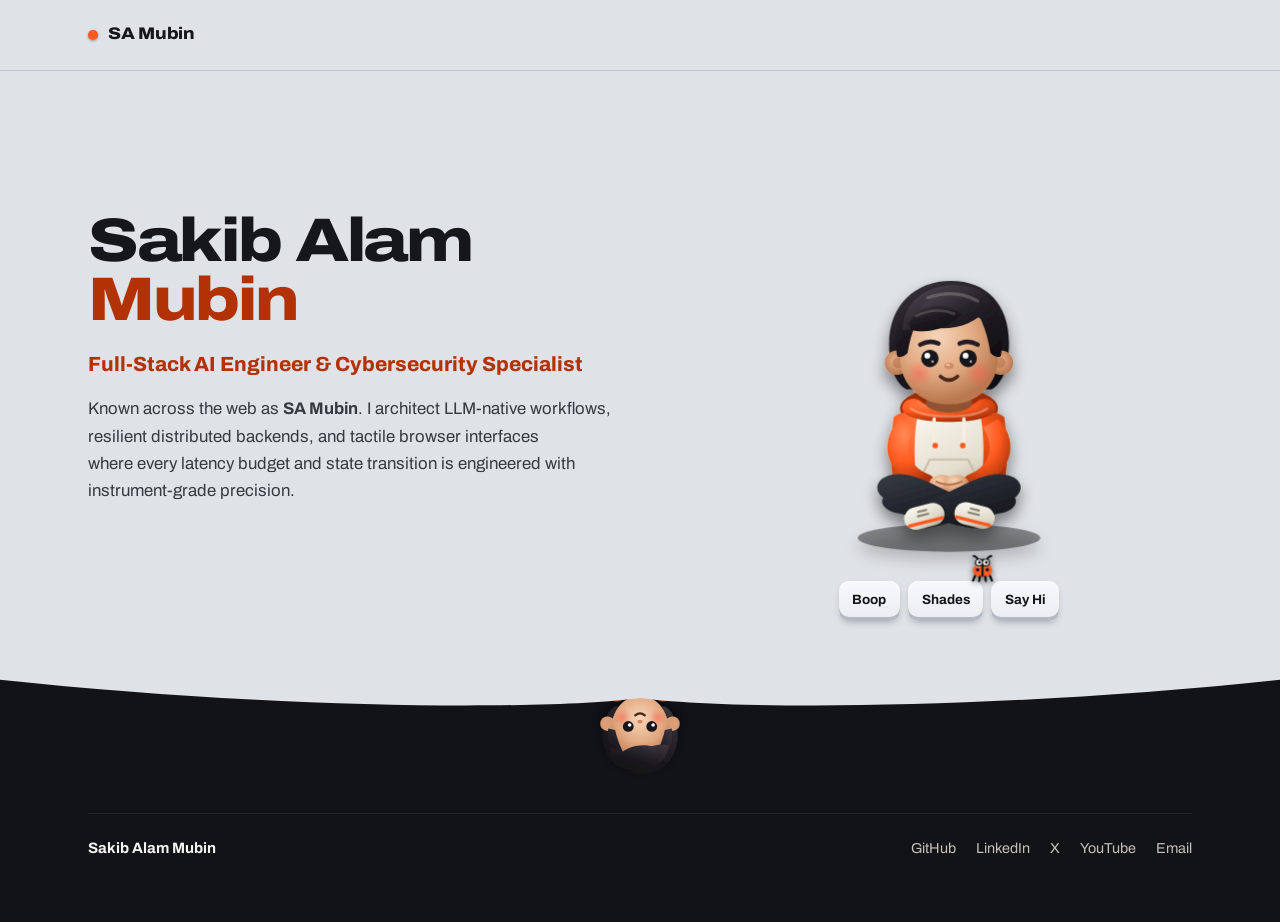
==== commit ec666ee2: "Keep footer single-row minimal on avatar branch" ====
--- a/index.html
+++ b/index.html
@@ -133,35 +133,16 @@
     </div>
 
     <div class="wrap">
-      <div class="footer-main">
-        <div class="footer-brand">
-          <p class="footer-name">Sakib Alam Mubin</p>
-          <p class="footer-handle">@thesamubin · SA Mubin</p>
-          <p class="footer-tagline">Full-Stack AI Engineer &amp; Cybersecurity Specialist</p>
-        </div>
+      <div class="footer-bar">
+        <p class="footer-name">Sakib Alam Mubin</p>
 
-        <div class="footer-col">
-          <h2 class="footer-col-title">Profiles</h2>
-          <nav class="footer-links footer-links--col" aria-label="Verified social profiles">
-            <a href="https://github.com/thesamubin" target="_blank" rel="noopener">GitHub</a>
-            <a href="https://www.linkedin.com/in/samubin/" target="_blank" rel="noopener">LinkedIn</a>
-            <a href="https://x.com/thesamubin" target="_blank" rel="noopener">X / Twitter</a>
-            <a href="https://www.youtube.com/@thesamubin" target="_blank" rel="noopener">YouTube</a>
-          </nav>
-        </div>
-
-        <div class="footer-col">
-          <h2 class="footer-col-title">Contact</h2>
-          <div class="footer-links footer-links--col">
-            <a href="mailto:hello@samubin.com">hello@samubin.com</a>
-            <span class="footer-meta">Dhaka, Bangladesh (UTC+6)</span>
-          </div>
-        </div>
-      </div>
-
-      <div class="footer-bottom">
-        <p>&copy; 2026 Sakib Alam Mubin (SA Mubin)</p>
-        <p class="footer-hint">Press <kbd>H</kbd> to toggle Darkroom</p>
+        <nav class="footer-links" aria-label="Verified social profiles">
+          <a href="https://github.com/thesamubin" target="_blank" rel="noopener">GitHub</a>
+          <a href="https://www.linkedin.com/in/samubin/" target="_blank" rel="noopener">LinkedIn</a>
+          <a href="https://x.com/thesamubin" target="_blank" rel="noopener">X</a>
+          <a href="https://www.youtube.com/@thesamubin" target="_blank" rel="noopener">YouTube</a>
+          <a href="mailto:hello@samubin.com">Email</a>
+        </nav>
       </div>
     </div>
   </footer>
--- a/assets/css/site.css
+++ b/assets/css/site.css
@@ -2801,109 +2801,40 @@
   transform: translateY(0);
 }
 
-.footer-main {
-  display: grid;
-  grid-template-columns: minmax(0, 1.5fr) repeat(2, minmax(0, 1fr));
-  gap: 2rem;
-  padding-top: 1.25rem;
-  border-top: 1px solid rgba(255, 255, 255, 0.1);
+.footer-bar {
+  display: flex;
+  flex-wrap: wrap;
+  align-items: center;
+  justify-content: space-between;
+  gap: 0.75rem 1.5rem;
+  padding-top: 1rem;
+  border-top: 1px solid rgba(255, 255, 255, 0.08);
 }
 
 .footer-name {
-  font-weight: 800;
-  font-size: 1.12rem;
+  font-weight: 700;
+  font-size: 0.94rem;
   color: #f4f3ef;
-  letter-spacing: -0.015em;
-}
-
-.footer-handle {
-  margin-top: 0.2rem;
-  font-family: var(--mono);
-  font-size: 0.8rem;
-  color: var(--accent);
-}
-
-.footer-tagline {
-  margin-top: 0.55rem;
-  font-size: 0.92rem;
-  color: #b5b1a8;
-  max-width: 34ch;
-}
-
-.footer-col-title {
-  font-family: var(--mono);
-  font-size: 0.74rem;
-  font-weight: 700;
-  text-transform: uppercase;
-  letter-spacing: 0.08em;
-  color: #9e998f;
-  margin-bottom: 0.65rem;
 }
 
 .footer-links {
   display: flex;
   flex-wrap: wrap;
-  gap: 1.15rem;
-  font-size: 0.92rem;
-}
-
-.footer-links--col {
-  flex-direction: column;
-  align-items: flex-start;
-  gap: 0.25rem;
+  gap: 0.25rem 1.25rem;
+  font-size: 0.9rem;
 }
 
 .footer-links a {
-  color: #d4d0c8;
+  color: #c6c1b8;
   text-decoration: none;
   display: inline-flex;
   align-items: center;
   min-height: 36px;
-  padding-block: 0.2rem;
   transition: color 140ms var(--ease-out);
 }
 .footer-links a:hover {
   color: #ffffff;
   text-decoration: underline;
-}
-
-.footer-meta {
-  display: inline-flex;
-  align-items: center;
-  min-height: 36px;
-  font-size: 0.88rem;
-  color: #9e998f;
-}
-
-.footer-bottom {
-  display: flex;
-  flex-wrap: wrap;
-  align-items: center;
-  justify-content: space-between;
-  gap: 0.75rem;
-  margin-top: 2rem;
-  padding-top: 1.15rem;
-  border-top: 1px solid rgba(255, 255, 255, 0.07);
-  font-size: 0.84rem;
-  color: #8f8a80;
-}
-
-.footer-hint kbd {
-  display: inline-block;
-  padding: 0.08rem 0.42rem;
-  border-radius: 5px;
-  border: 1px solid rgba(255, 255, 255, 0.2);
-  background: rgba(255, 255, 255, 0.06);
-  font-family: var(--mono);
-  font-size: 0.78rem;
-  color: #d4d0c8;
-}
-
-@media (max-width: 720px) {
-  .footer-main {
-    grid-template-columns: 1fr;
-    gap: 1.5rem;
-  }
 }
 
 /* Safelight Photographic Field Notes (Illuminated in darkroom, heightened under torch) */
